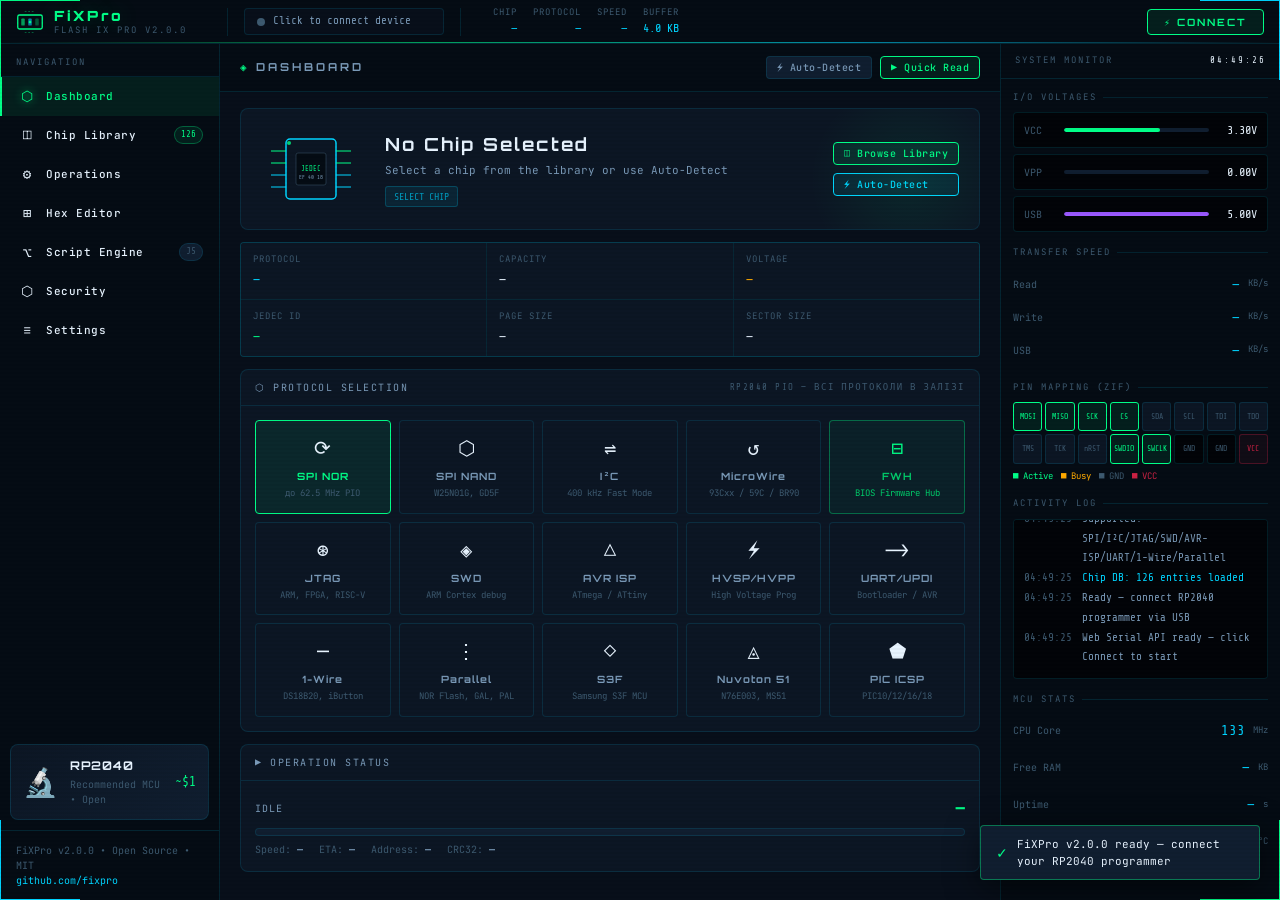
==== docs/index.html @ 1b4fda87 "fix: Use CRC32 instead of simple sum in OPUP protocol" ====
<!DOCTYPE html>
<html lang="uk">
<head>
<meta charset="UTF-8">
<meta name="viewport" content="width=device-width, initial-scale=1.0">
<title>FiXPro — Flash iX Pro</title>
<link rel="preconnect" href="https://fonts.googleapis.com">
<link href="https://fonts.googleapis.com/css2?family=Orbitron:wght@400;600;700;900&family=JetBrains+Mono:wght@300;400;500;700&family=Share+Tech+Mono&display=swap" rel="stylesheet">
<style>
:root {
  --bg-void: #020408;
  --bg-deep: #050c14;
  --bg-panel: #080f1a;
  --bg-card: #0c1624;
  --bg-elevated: #101e30;
  --bg-hover: #162436;

  --green-core: #00ff88;
  --green-dim: #00cc6a;
  --green-ghost: rgba(0,255,136,0.08);
  --green-glow: rgba(0,255,136,0.25);
  --cyan-core: #00d4ff;
  --cyan-dim: #009bbf;
  --cyan-ghost: rgba(0,212,255,0.08);
  --amber: #ffaa00;
  --amber-dim: #cc8800;
  --red: #ff3355;
  --red-dim: #cc2244;
  --purple: #9b59ff;

  --text-primary: #e8f4ff;
  --text-secondary: #7a9ab8;
  --text-muted: #3d5a70;
  --text-accent: #00ff88;

  --border: rgba(0,212,255,0.12);
  --border-active: rgba(0,255,136,0.4);
  --border-hover: rgba(0,212,255,0.3);

  --font-display: 'Orbitron', monospace;
  --font-mono: 'JetBrains Mono', monospace;
  --font-data: 'Share Tech Mono', monospace;

  --r: 4px;
  --r-lg: 8px;
  --transition: 0.18s cubic-bezier(0.4, 0, 0.2, 1);
}

*, *::before, *::after { box-sizing: border-box; margin: 0; padding: 0; }

html, body {
  height: 100%;
  background: var(--bg-void);
  color: var(--text-primary);
  font-family: var(--font-mono);
  font-size: 13px;
  line-height: 1.5;
  overflow: hidden;
}

/* Scanline overlay */
body::before {
  content: '';
  position: fixed;
  inset: 0;
  background: repeating-linear-gradient(0deg, transparent, transparent 2px, rgba(0,0,0,0.03) 2px, rgba(0,0,0,0.03) 4px);
  pointer-events: none;
  z-index: 9999;
}

/* Corner decoration */
.corner-deco {
  position: fixed;
  width: 80px;
  height: 80px;
  pointer-events: none;
  z-index: 100;
}
.corner-deco.tl { top: 0; left: 0; border-top: 1px solid var(--green-core); border-left: 1px solid var(--green-core); }
.corner-deco.tr { top: 0; right: 0; border-top: 1px solid var(--cyan-core); border-right: 1px solid var(--cyan-core); }
.corner-deco.bl { bottom: 0; left: 0; border-bottom: 1px solid var(--cyan-core); border-left: 1px solid var(--cyan-core); }
.corner-deco.br { bottom: 0; right: 0; border-bottom: 1px solid var(--green-core); border-right: 1px solid var(--green-core); }

/* ─── LAYOUT ─── */
.app-shell {
  display: grid;
  grid-template-rows: 44px 1fr;
  grid-template-columns: 220px 1fr 280px;
  height: 100vh;
  gap: 0;
}

/* ─── TOPBAR ─── */
.topbar {
  grid-column: 1 / -1;
  display: flex;
  align-items: center;
  gap: 0;
  background: var(--bg-deep);
  border-bottom: 1px solid var(--border);
  padding: 0 16px;
  position: relative;
  overflow: hidden;
}
.topbar::after {
  content: '';
  position: absolute;
  bottom: 0; left: 0; right: 0;
  height: 1px;
  background: linear-gradient(90deg, transparent, var(--green-core), var(--cyan-core), transparent);
  opacity: 0.6;
}
.logo {
  display: flex;
  align-items: center;
  gap: 10px;
  margin-right: 24px;
  flex-shrink: 0;
}
.logo-icon {
  width: 28px; height: 28px;
  position: relative;
}
.logo-icon svg { width: 100%; height: 100%; }
.logo-text {
  font-family: var(--font-display);
  font-size: 14px;
  font-weight: 900;
  letter-spacing: 3px;
  color: var(--green-core);
  text-shadow: 0 0 20px var(--green-glow);
}
.logo-sub {
  font-size: 9px;
  color: var(--text-muted);
  letter-spacing: 2px;
  text-transform: uppercase;
  margin-top: -2px;
}
.topbar-sep { width: 1px; height: 28px; background: var(--border); margin: 0 16px; }
.device-status {
  display: flex;
  align-items: center;
  gap: 8px;
  padding: 4px 12px;
  border: 1px solid var(--border);
  border-radius: var(--r);
  cursor: pointer;
  transition: var(--transition);
  background: var(--bg-panel);
  min-width: 200px;
}
.device-status:hover { border-color: var(--border-hover); background: var(--bg-elevated); }
.device-status.connected { border-color: rgba(0,255,136,0.3); }
.status-dot {
  width: 8px; height: 8px;
  border-radius: 50%;
  background: var(--text-muted);
  transition: var(--transition);
  flex-shrink: 0;
}
.status-dot.connected { background: var(--green-core); box-shadow: 0 0 8px var(--green-core); animation: pulse-dot 2s ease-in-out infinite; }
.status-dot.busy { background: var(--amber); box-shadow: 0 0 8px var(--amber); animation: pulse-dot 0.5s ease-in-out infinite; }
@keyframes pulse-dot { 0%,100%{opacity:1}50%{opacity:0.4} }
.status-text { font-family: var(--font-data); font-size: 11px; color: var(--text-secondary); flex:1; min-width:0; overflow:hidden; white-space:nowrap; text-overflow:ellipsis; }
.status-text strong { color: var(--text-primary); }
.topbar-spacer { flex: 1; }
.topbar-stats {
  display: flex;
  align-items: center;
  gap: 16px;
  padding: 0 16px;
}
.stat-item { display: flex; flex-direction: column; align-items: flex-end; }
.stat-label { font-size: 9px; color: var(--text-muted); letter-spacing: 1px; text-transform: uppercase; }
.stat-value { font-family: var(--font-data); font-size: 12px; color: var(--cyan-core); }
.btn-connect {
  font-family: var(--font-display);
  font-size: 10px;
  font-weight: 700;
  letter-spacing: 2px;
  padding: 6px 16px;
  border: 1px solid var(--green-core);
  background: var(--green-ghost);
  color: var(--green-core);
  cursor: pointer;
  border-radius: var(--r);
  transition: var(--transition);
  text-transform: uppercase;
}
.btn-connect:hover { background: rgba(0,255,136,0.18); box-shadow: 0 0 16px var(--green-glow); }
.btn-connect.connected { border-color: var(--red); color: var(--red); background: rgba(255,51,85,0.08); }
.btn-connect.connected:hover { background: rgba(255,51,85,0.18); }

/* ─── SIDEBAR ─── */
.sidebar {
  background: var(--bg-deep);
  border-right: 1px solid var(--border);
  display: flex;
  flex-direction: column;
  overflow: hidden;
}
.sidebar-section-label {
  font-size: 9px;
  letter-spacing: 2px;
  color: var(--text-muted);
  text-transform: uppercase;
  padding: 12px 16px 6px;
  border-bottom: 1px solid var(--border);
}
.nav-item {
  display: flex;
  align-items: center;
  gap: 10px;
  padding: 9px 16px;
  cursor: pointer;
  transition: var(--transition);
  border-left: 2px solid transparent;
  position: relative;
  user-select: none;
}
.nav-item:hover { background: var(--bg-elevated); }
.nav-item.active {
  background: var(--green-ghost);
  border-left-color: var(--green-core);
  color: var(--green-core);
}
.nav-item.active .nav-icon { color: var(--green-core); filter: drop-shadow(0 0 4px var(--green-core)); }
.nav-icon { font-size: 14px; width: 18px; text-align: center; flex-shrink: 0; }
.nav-label { font-size: 11px; font-weight: 500; letter-spacing: 0.5px; }
.nav-badge {
  margin-left: auto;
  font-family: var(--font-data);
  font-size: 9px;
  padding: 1px 6px;
  border-radius: 10px;
  background: var(--bg-elevated);
  color: var(--text-muted);
  border: 1px solid var(--border);
}
.nav-badge.green { background: var(--green-ghost); color: var(--green-core); border-color: rgba(0,255,136,0.3); }
.sidebar-spacer { flex: 1; }
.sidebar-footer {
  padding: 12px 16px;
  border-top: 1px solid var(--border);
  font-size: 10px;
  color: var(--text-muted);
}
.sidebar-footer a { color: var(--cyan-core); text-decoration: none; }

/* ─── MAIN CONTENT ─── */
.main-content {
  overflow: hidden;
  display: flex;
  flex-direction: column;
  background: var(--bg-panel);
}
.panel { display: none; flex: 1; flex-direction: column; overflow: hidden; }
.panel.active { display: flex; }
.panel-header {
  padding: 12px 20px;
  border-bottom: 1px solid var(--border);
  display: flex;
  align-items: center;
  gap: 12px;
  background: var(--bg-deep);
  flex-shrink: 0;
}
.panel-title {
  font-family: var(--font-display);
  font-size: 11px;
  font-weight: 700;
  letter-spacing: 3px;
  text-transform: uppercase;
  color: var(--text-secondary);
}
.panel-title span { color: var(--green-core); }
.panel-actions { margin-left: auto; display: flex; gap: 8px; align-items: center; }
.panel-body { flex: 1; overflow-y: auto; padding: 16px 20px; }
.panel-body::-webkit-scrollbar { width: 4px; }
.panel-body::-webkit-scrollbar-track { background: transparent; }
.panel-body::-webkit-scrollbar-thumb { background: var(--border); border-radius: 2px; }

/* ─── RIGHT PANEL ─── */
.right-panel {
  background: var(--bg-deep);
  border-left: 1px solid var(--border);
  display: flex;
  flex-direction: column;
  overflow: hidden;
}
.rp-header {
  padding: 10px 14px;
  border-bottom: 1px solid var(--border);
  font-size: 9px;
  letter-spacing: 2px;
  color: var(--text-muted);
  text-transform: uppercase;
  display: flex;
  align-items: center;
  justify-content: space-between;
}
.rp-body { flex: 1; overflow-y: auto; padding: 12px; }
.rp-body::-webkit-scrollbar { width: 3px; }
.rp-body::-webkit-scrollbar-thumb { background: var(--border); }

/* ─── BUTTONS ─── */
.btn {
  font-family: var(--font-mono);
  font-size: 11px;
  font-weight: 500;
  padding: 6px 14px;
  border: 1px solid var(--border);
  background: var(--bg-elevated);
  color: var(--text-secondary);
  cursor: pointer;
  border-radius: var(--r);
  transition: var(--transition);
  display: inline-flex;
  align-items: center;
  gap: 6px;
  white-space: nowrap;
  letter-spacing: 0.5px;
}
.btn:hover { border-color: var(--border-hover); color: var(--text-primary); background: var(--bg-hover); }
.btn:disabled { opacity: 0.35; cursor: not-allowed; }
.btn-primary { border-color: var(--green-core); color: var(--green-core); background: var(--green-ghost); }
.btn-primary:hover:not(:disabled) { background: rgba(0,255,136,0.18); box-shadow: 0 0 16px var(--green-glow); }
.btn-cyan { border-color: var(--cyan-core); color: var(--cyan-core); background: var(--cyan-ghost); }
.btn-cyan:hover:not(:disabled) { background: rgba(0,212,255,0.18); }
.btn-danger { border-color: var(--red); color: var(--red); background: rgba(255,51,85,0.06); }
.btn-danger:hover:not(:disabled) { background: rgba(255,51,85,0.18); }
.btn-amber { border-color: var(--amber); color: var(--amber); background: rgba(255,170,0,0.06); }
.btn-amber:hover:not(:disabled) { background: rgba(255,170,0,0.18); }
.btn-sm { padding: 4px 10px; font-size: 10px; }
.btn-lg { padding: 10px 24px; font-size: 12px; font-weight: 700; letter-spacing: 2px; }

/* ─── CARDS ─── */
.card {
  background: var(--bg-card);
  border: 1px solid var(--border);
  border-radius: var(--r-lg);
  overflow: hidden;
}
.card-header {
  padding: 10px 14px;
  border-bottom: 1px solid var(--border);
  font-size: 10px;
  letter-spacing: 1.5px;
  color: var(--text-secondary);
  text-transform: uppercase;
  display: flex;
  align-items: center;
  gap: 8px;
}
.card-body { padding: 14px; }

/* ─── DASHBOARD ─── */
.dashboard-grid {
  display: grid;
  grid-template-columns: 1fr 1fr;
  grid-template-rows: auto auto 1fr;
  gap: 12px;
  height: 100%;
}
.chip-hero {
  grid-column: 1 / -1;
  background: var(--bg-card);
  border: 1px solid var(--border);
  border-radius: var(--r-lg);
  padding: 20px;
  display: flex;
  align-items: center;
  gap: 24px;
  position: relative;
  overflow: hidden;
}
.chip-hero::before {
  content: '';
  position: absolute;
  top: -30px; right: -30px;
  width: 200px; height: 200px;
  background: radial-gradient(circle, var(--green-ghost) 0%, transparent 70%);
}
.chip-visual {
  width: 100px; height: 80px;
  flex-shrink: 0;
  position: relative;
}
.chip-visual svg { width: 100%; height: 100%; }
.chip-info { flex: 1; min-width: 0; }
.chip-name {
  font-family: var(--font-display);
  font-size: 18px;
  font-weight: 700;
  color: var(--text-primary);
  letter-spacing: 2px;
  margin-bottom: 4px;
}
.chip-detail { font-size: 11px; color: var(--text-secondary); margin-bottom: 8px; }
.chip-tags { display: flex; gap: 6px; flex-wrap: wrap; }
.tag {
  font-family: var(--font-data);
  font-size: 10px;
  padding: 2px 8px;
  border-radius: 3px;
  border: 1px solid;
}
.tag-green { color: var(--green-dim); border-color: rgba(0,204,106,0.3); background: var(--green-ghost); }
.tag-cyan { color: var(--cyan-dim); border-color: rgba(0,155,191,0.3); background: var(--cyan-ghost); }
.tag-amber { color: var(--amber-dim); border-color: rgba(204,136,0,0.3); background: rgba(255,170,0,0.06); }
.tag-purple { color: var(--purple); border-color: rgba(155,89,255,0.3); background: rgba(155,89,255,0.06); }

.info-grid {
  display: grid;
  grid-template-columns: repeat(3, 1fr);
  gap: 1px;
  background: var(--border);
  border: 1px solid var(--border);
  border-radius: var(--r);
  overflow: hidden;
}
.info-cell {
  background: var(--bg-card);
  padding: 10px 12px;
}
.info-cell-label { font-size: 9px; color: var(--text-muted); letter-spacing: 1px; text-transform: uppercase; margin-bottom: 3px; }
.info-cell-value { font-family: var(--font-data); font-size: 13px; color: var(--text-primary); }
.info-cell-value.green { color: var(--green-core); }
.info-cell-value.cyan { color: var(--cyan-core); }
.info-cell-value.amber { color: var(--amber); }

/* ─── PROTOCOL SELECTOR ─── */
.protocol-grid {
  display: grid;
  grid-template-columns: repeat(4, 1fr);
  gap: 8px;
}
.protocol-card {
  background: var(--bg-card);
  border: 1px solid var(--border);
  border-radius: var(--r);
  padding: 12px 10px;
  cursor: pointer;
  transition: var(--transition);
  text-align: center;
  user-select: none;
}
.protocol-card:hover { border-color: var(--border-hover); background: var(--bg-elevated); }
.protocol-card.active { border-color: var(--green-core); background: var(--green-ghost); }
.protocol-card.active .protocol-name { color: var(--green-core); }
.protocol-icon { font-size: 20px; margin-bottom: 6px; }
.protocol-name { font-family: var(--font-display); font-size: 10px; font-weight: 700; letter-spacing: 1px; color: var(--text-secondary); }
.protocol-desc { font-size: 9px; color: var(--text-muted); margin-top: 3px; }

/* ─── OPERATIONS PANEL ─── */
.ops-layout {
  display: grid;
  grid-template-columns: 1fr 1fr;
  gap: 12px;
  height: 100%;
}
.ops-left, .ops-right { display: flex; flex-direction: column; gap: 12px; }
.op-btn-grid {
  display: grid;
  grid-template-columns: 1fr 1fr;
  gap: 8px;
}
.op-btn {
  display: flex;
  flex-direction: column;
  align-items: center;
  gap: 6px;
  padding: 16px 10px;
  border: 1px solid var(--border);
  background: var(--bg-card);
  border-radius: var(--r-lg);
  cursor: pointer;
  transition: var(--transition);
  font-family: var(--font-mono);
}
.op-btn:hover:not(:disabled) { border-color: var(--border-hover); background: var(--bg-elevated); transform: translateY(-1px); }
.op-btn:disabled { opacity: 0.3; cursor: not-allowed; }
.op-btn-icon { font-size: 24px; }
.op-btn-label { font-size: 11px; font-weight: 700; letter-spacing: 1px; color: var(--text-secondary); }
.op-btn-sub { font-size: 9px; color: var(--text-muted); }
.op-btn.green { border-color: rgba(0,255,136,0.25); }
.op-btn.green:hover:not(:disabled) { border-color: var(--green-core); background: var(--green-ghost); }
.op-btn.green .op-btn-label { color: var(--green-dim); }
.op-btn.cyan { border-color: rgba(0,212,255,0.2); }
.op-btn.cyan:hover:not(:disabled) { border-color: var(--cyan-core); background: var(--cyan-ghost); }
.op-btn.cyan .op-btn-label { color: var(--cyan-dim); }
.op-btn.red { border-color: rgba(255,51,85,0.2); }
.op-btn.red:hover:not(:disabled) { border-color: var(--red); background: rgba(255,51,85,0.08); }
.op-btn.red .op-btn-label { color: var(--red-dim); }
.op-btn.amber { border-color: rgba(255,170,0,0.2); }
.op-btn.amber:hover:not(:disabled) { border-color: var(--amber); background: rgba(255,170,0,0.06); }
.op-btn.amber .op-btn-label { color: var(--amber-dim); }

/* ─── PROGRESS ─── */
.progress-section { }
.progress-header { display: flex; justify-content: space-between; align-items: center; margin-bottom: 6px; }
.progress-title { font-size: 10px; color: var(--text-secondary); letter-spacing: 1px; text-transform: uppercase; }
.progress-pct { font-family: var(--font-data); font-size: 18px; color: var(--green-core); font-weight: 700; }
.progress-bar-wrap {
  height: 8px;
  background: var(--bg-elevated);
  border-radius: 4px;
  overflow: hidden;
  border: 1px solid var(--border);
  position: relative;
}
.progress-bar {
  height: 100%;
  background: linear-gradient(90deg, var(--green-dim), var(--green-core));
  border-radius: 4px;
  transition: width 0.15s ease;
  position: relative;
}
.progress-bar::after {
  content: '';
  position: absolute;
  top: 0; left: 0; right: 0; bottom: 0;
  background: linear-gradient(90deg, transparent 0%, rgba(255,255,255,0.3) 50%, transparent 100%);
  animation: shimmer 1.5s ease-in-out infinite;
}
@keyframes shimmer { 0%{transform:translateX(-100%)} 100%{transform:translateX(100%)} }
.progress-bar.idle { background: var(--text-muted); }
.progress-bar.idle::after { display: none; }
.progress-bar.error { background: var(--red); }
.progress-meta { display: flex; gap: 16px; margin-top: 6px; }
.progress-meta-item { font-size: 10px; color: var(--text-muted); }
.progress-meta-item strong { color: var(--text-secondary); }

/* ─── LOG ─── */
.log-output {
  background: var(--bg-void);
  border: 1px solid var(--border);
  border-radius: var(--r);
  font-family: var(--font-data);
  font-size: 11px;
  padding: 10px;
  overflow-y: auto;
  line-height: 1.8;
  flex: 1;
  min-height: 120px;
}
.log-output::-webkit-scrollbar { width: 3px; }
.log-output::-webkit-scrollbar-thumb { background: var(--border); }
.log-line { display: flex; gap: 10px; }
.log-time { color: var(--text-muted); flex-shrink: 0; }
.log-msg { flex: 1; }
.log-msg.info { color: var(--text-secondary); }
.log-msg.success { color: var(--green-core); }
.log-msg.warn { color: var(--amber); }
.log-msg.error { color: var(--red); }
.log-msg.data { color: var(--cyan-core); }
.log-msg.cmd { color: var(--purple); }

/* ─── HEX EDITOR ─── */
.hex-toolbar {
  display: flex;
  gap: 8px;
  align-items: center;
  padding: 10px 0;
  flex-wrap: wrap;
  flex-shrink: 0;
}
.hex-container {
  flex: 1;
  overflow: auto;
  background: var(--bg-void);
  border: 1px solid var(--border);
  border-radius: var(--r);
  position: relative;
}
.hex-container::-webkit-scrollbar { width: 6px; height: 6px; }
.hex-container::-webkit-scrollbar-track { background: transparent; }
.hex-container::-webkit-scrollbar-thumb { background: var(--border); border-radius: 3px; }
.hex-view {
  display: grid;
  font-family: var(--font-data);
  font-size: 12px;
  line-height: 1.7;
  padding: 10px;
  min-width: max-content;
}
.hex-row { display: flex; gap: 0; }
.hex-addr {
  color: var(--text-muted);
  width: 80px;
  flex-shrink: 0;
  user-select: none;
  padding-right: 12px;
}
.hex-bytes { display: flex; gap: 2px; margin-right: 16px; }
.hex-byte {
  width: 24px;
  text-align: center;
  color: var(--text-secondary);
  cursor: pointer;
  border-radius: 2px;
  transition: background 0.1s;
  padding: 0 2px;
}
.hex-byte:hover { background: var(--bg-elevated); color: var(--text-primary); }
.hex-byte.selected { background: var(--cyan-ghost); color: var(--cyan-core); }
.hex-byte.modified { color: var(--amber); }
.hex-byte.zero { color: var(--text-muted); }
.hex-byte.ff { color: var(--text-muted); opacity: 0.5; }
.hex-sep { width: 8px; flex-shrink: 0; }
.hex-ascii { display: flex; }
.hex-ascii-char {
  width: 10px;
  text-align: center;
  color: var(--text-muted);
  cursor: pointer;
  font-size: 11px;
}
.hex-ascii-char.printable { color: var(--text-secondary); }
.hex-ascii-char.selected { background: var(--cyan-ghost); color: var(--cyan-core); }
.hex-stats {
  display: flex;
  gap: 16px;
  padding: 8px 0;
  font-size: 10px;
  color: var(--text-muted);
  flex-shrink: 0;
  border-top: 1px solid var(--border);
}
.hex-stats span { color: var(--text-secondary); }

/* ─── CHIP LIBRARY ─── */
.chip-search-bar {
  display: flex;
  gap: 8px;
  align-items: center;
  padding-bottom: 12px;
  flex-shrink: 0;
}
.search-input {
  flex: 1;
  background: var(--bg-void);
  border: 1px solid var(--border);
  border-radius: var(--r);
  padding: 7px 12px;
  color: var(--text-primary);
  font-family: var(--font-mono);
  font-size: 12px;
  outline: none;
  transition: var(--transition);
}
.search-input:focus { border-color: var(--border-hover); }
.search-input::placeholder { color: var(--text-muted); }
.chip-filters { display: flex; gap: 6px; flex-wrap: wrap; }
.filter-chip {
  font-family: var(--font-data);
  font-size: 10px;
  padding: 3px 10px;
  border: 1px solid var(--border);
  border-radius: 12px;
  cursor: pointer;
  transition: var(--transition);
  color: var(--text-secondary);
  background: var(--bg-card);
  user-select: none;
}
.filter-chip:hover { border-color: var(--border-hover); }
.filter-chip.active { border-color: var(--cyan-core); color: var(--cyan-core); background: var(--cyan-ghost); }
.chip-table-wrap { flex: 1; overflow-y: auto; }
.chip-table { width: 100%; border-collapse: collapse; }
.chip-table th {
  text-align: left;
  font-size: 9px;
  letter-spacing: 2px;
  text-transform: uppercase;
  color: var(--text-muted);
  padding: 6px 10px;
  border-bottom: 1px solid var(--border);
  position: sticky;
  top: 0;
  background: var(--bg-panel);
}
.chip-table td {
  padding: 7px 10px;
  border-bottom: 1px solid rgba(255,255,255,0.03);
  font-size: 11px;
}
.chip-table tr { cursor: pointer; transition: background 0.1s; }
.chip-table tr:hover td { background: var(--bg-elevated); }
.chip-table tr.selected td { background: var(--green-ghost); }
.chip-table tr.selected td:first-child { border-left: 2px solid var(--green-core); }
.chip-id { font-family: var(--font-data); color: var(--cyan-core); font-size: 11px; }
.chip-proto-badge {
  display: inline-block;
  font-family: var(--font-data);
  font-size: 9px;
  padding: 1px 6px;
  border-radius: 3px;
  background: var(--bg-elevated);
  color: var(--text-muted);
  border: 1px solid var(--border);
}
.chip-proto-badge.SPI { color: var(--green-dim); border-color: rgba(0,204,106,0.3); }
.chip-proto-badge.SPI_NAND { color: #00ffcc; border-color: rgba(0,255,204,0.3); background: rgba(0,255,204,0.06); }
.chip-proto-badge.I2C { color: var(--cyan-dim); border-color: rgba(0,155,191,0.3); }
.chip-proto-badge.MICROWIRE { color: #ff8c00; border-color: rgba(255,140,0,0.3); background: rgba(255,140,0,0.06); }
.chip-proto-badge.FWH { color: var(--green-core); border-color: rgba(0,255,136,0.5); background: rgba(0,255,136,0.08); font-weight: 700; }
.chip-proto-badge.JTAG,.chip-proto-badge.SWD { color: var(--purple); border-color: rgba(155,89,255,0.3); }
.chip-proto-badge.ISP { color: var(--amber-dim); border-color: rgba(204,136,0,0.3); }
.chip-proto-badge.HVSP,.chip-proto-badge.HVPP { color: #ff6600; border-color: rgba(255,102,0,0.3); background: rgba(255,102,0,0.06); }
.chip-proto-badge.UART { color: var(--red-dim); border-color: rgba(204,34,68,0.3); }
.chip-proto-badge.1W { color: #ff8c00; border-color: rgba(255,140,0,0.3); }
.chip-proto-badge.S3F { color: #aa88ff; border-color: rgba(170,136,255,0.3); background: rgba(170,136,255,0.06); }
.chip-proto-badge.NUVOTON { color: #44ccff; border-color: rgba(68,204,255,0.3); background: rgba(68,204,255,0.06); }
.chip-proto-badge.PIC { color: #ffcc44; border-color: rgba(255,204,68,0.3); background: rgba(255,204,68,0.06); }

/* ─── SCRIPT ENGINE ─── */
.script-layout { display: grid; grid-template-rows: auto 1fr auto; gap: 10px; height: 100%; }
.script-editor {
  background: var(--bg-void);
  border: 1px solid var(--border);
  border-radius: var(--r);
  color: var(--green-core);
  font-family: var(--font-data);
  font-size: 12px;
  padding: 12px;
  resize: none;
  outline: none;
  line-height: 1.8;
  flex: 1;
  width: 100%;
}
.script-editor:focus { border-color: var(--border-active); }
.script-controls { display: flex; gap: 8px; align-items: center; }

/* ─── CONFIG FORM ─── */
.config-grid { display: grid; gap: 8px; }
.config-row { display: flex; align-items: center; gap: 10px; }
.config-label { font-size: 10px; color: var(--text-secondary); letter-spacing: 0.5px; min-width: 90px; flex-shrink: 0; }
.config-select, .config-input {
  background: var(--bg-void);
  border: 1px solid var(--border);
  border-radius: var(--r);
  color: var(--text-primary);
  font-family: var(--font-mono);
  font-size: 11px;
  padding: 4px 8px;
  outline: none;
  transition: var(--transition);
  flex: 1;
}
.config-select:focus, .config-input:focus { border-color: var(--border-hover); }
.config-select option { background: var(--bg-deep); }
.toggle-row { display: flex; align-items: center; gap: 10px; cursor: pointer; }
.toggle {
  width: 36px; height: 18px;
  background: var(--bg-elevated);
  border: 1px solid var(--border);
  border-radius: 10px;
  position: relative;
  transition: var(--transition);
  flex-shrink: 0;
}
.toggle.on { background: rgba(0,255,136,0.3); border-color: var(--green-core); }
.toggle::after {
  content: '';
  position: absolute;
  width: 12px; height: 12px;
  border-radius: 50%;
  background: var(--text-muted);
  top: 2px; left: 2px;
  transition: var(--transition);
}
.toggle.on::after { left: 20px; background: var(--green-core); }
.toggle-label { font-size: 11px; color: var(--text-secondary); }

/* ─── RIGHT PANEL WIDGETS ─── */
.rp-section { margin-bottom: 14px; }
.rp-section-title {
  font-size: 9px;
  letter-spacing: 2px;
  text-transform: uppercase;
  color: var(--text-muted);
  margin-bottom: 8px;
  display: flex;
  align-items: center;
  gap: 6px;
}
.rp-section-title::after { content: ''; flex: 1; height: 1px; background: var(--border); }
.pin-grid {
  display: grid;
  grid-template-columns: repeat(8, 1fr);
  gap: 3px;
}
.pin-cell {
  aspect-ratio: 1;
  border-radius: 3px;
  border: 1px solid var(--border);
  display: flex;
  align-items: center;
  justify-content: center;
  font-family: var(--font-data);
  font-size: 8px;
  color: var(--text-muted);
  cursor: pointer;
  transition: var(--transition);
  background: var(--bg-card);
}
.pin-cell:hover { border-color: var(--border-hover); }
.pin-cell.active { background: var(--green-ghost); border-color: var(--green-core); color: var(--green-core); }
.pin-cell.busy { background: rgba(255,170,0,0.1); border-color: var(--amber); color: var(--amber); }
.pin-cell.gnd { background: var(--bg-void); color: var(--text-muted); cursor: default; }
.pin-cell.power { color: var(--red-dim); border-color: rgba(204,34,68,0.3); background: rgba(255,51,85,0.05); }

.voltage-bar {
  background: var(--bg-void);
  border: 1px solid var(--border);
  border-radius: var(--r);
  padding: 8px 10px;
  display: flex;
  align-items: center;
  gap: 10px;
  margin-bottom: 6px;
}
.voltage-label { font-size: 10px; color: var(--text-muted); width: 30px; flex-shrink: 0; }
.voltage-track { flex: 1; height: 4px; background: var(--bg-elevated); border-radius: 2px; overflow: hidden; }
.voltage-fill { height: 100%; border-radius: 2px; transition: width 0.3s; }
.voltage-fill.v33 { background: var(--green-core); }
.voltage-fill.v50 { background: var(--cyan-core); }
.voltage-fill.v18 { background: var(--purple); }
.voltage-value { font-family: var(--font-data); font-size: 12px; color: var(--text-primary); width: 38px; text-align: right; flex-shrink: 0; }

.speed-meter {
  display: flex;
  align-items: center;
  gap: 8px;
  padding: 6px 0;
}
.speed-label { font-size: 10px; color: var(--text-muted); flex: 1; }
.speed-value { font-family: var(--font-data); font-size: 14px; color: var(--cyan-core); }
.speed-unit { font-size: 9px; color: var(--text-muted); }

/* ─── MCU INFO BADGE ─── */
.mcu-badge {
  background: linear-gradient(135deg, var(--bg-card), var(--bg-elevated));
  border: 1px solid var(--border);
  border-radius: var(--r-lg);
  padding: 12px;
  display: flex;
  align-items: center;
  gap: 12px;
}
.mcu-badge-icon { font-size: 28px; }
.mcu-badge-info { flex: 1; }
.mcu-badge-name { font-family: var(--font-display); font-size: 12px; font-weight: 700; color: var(--text-primary); letter-spacing: 1px; }
.mcu-badge-sub { font-size: 10px; color: var(--text-muted); margin-top: 2px; }
.mcu-badge-price { font-family: var(--font-data); font-size: 13px; color: var(--green-core); }

/* ─── NOTIFICATIONS ─── */
.toast-container {
  position: fixed;
  bottom: 20px;
  right: 20px;
  z-index: 1000;
  display: flex;
  flex-direction: column;
  gap: 8px;
  pointer-events: none;
}
.toast {
  background: var(--bg-elevated);
  border: 1px solid var(--border);
  border-radius: var(--r);
  padding: 10px 16px;
  font-size: 12px;
  display: flex;
  align-items: center;
  gap: 10px;
  animation: slideInRight 0.3s ease;
  pointer-events: auto;
  max-width: 280px;
  box-shadow: 0 8px 32px rgba(0,0,0,0.5);
}
.toast.success { border-color: rgba(0,255,136,0.4); }
.toast.success .toast-icon { color: var(--green-core); }
.toast.error { border-color: rgba(255,51,85,0.4); }
.toast.error .toast-icon { color: var(--red); }
.toast.warn { border-color: rgba(255,170,0,0.4); }
.toast.warn .toast-icon { color: var(--amber); }
.toast-icon { font-size: 16px; flex-shrink: 0; }
.toast-text { flex: 1; font-size: 11px; color: var(--text-primary); }
@keyframes slideInRight { from { transform: translateX(100%); opacity: 0; } to { transform: translateX(0); opacity: 1; } }

/* ─── MODALS ─── */
.modal-overlay {
  position: fixed;
  inset: 0;
  background: rgba(0,0,0,0.7);
  backdrop-filter: blur(4px);
  z-index: 500;
  display: flex;
  align-items: center;
  justify-content: center;
  opacity: 0;
  pointer-events: none;
  transition: opacity 0.2s;
}
.modal-overlay.open { opacity: 1; pointer-events: auto; }
.modal {
  background: var(--bg-deep);
  border: 1px solid var(--border);
  border-radius: var(--r-lg);
  width: 480px;
  max-width: 90vw;
  max-height: 80vh;
  display: flex;
  flex-direction: column;
  overflow: hidden;
  box-shadow: 0 32px 96px rgba(0,0,0,0.7);
  transform: scale(0.95);
  transition: transform 0.2s;
}
.modal-overlay.open .modal { transform: scale(1); }
.modal-header {
  padding: 14px 18px;
  border-bottom: 1px solid var(--border);
  display: flex;
  align-items: center;
  justify-content: space-between;
  flex-shrink: 0;
}
.modal-title { font-family: var(--font-display); font-size: 12px; font-weight: 700; letter-spacing: 2px; color: var(--text-primary); }
.modal-close { width: 24px; height: 24px; display: flex; align-items: center; justify-content: center; cursor: pointer; color: var(--text-muted); border-radius: var(--r); transition: var(--transition); font-size: 16px; border: none; background: none; }
.modal-close:hover { background: var(--bg-elevated); color: var(--text-primary); }
.modal-body { padding: 18px; overflow-y: auto; flex: 1; }
.modal-footer { padding: 12px 18px; border-top: 1px solid var(--border); display: flex; gap: 8px; justify-content: flex-end; flex-shrink: 0; }

/* ─── SECURITY SECTION ─── */
.security-item {
  display: flex;
  align-items: center;
  gap: 10px;
  padding: 8px 0;
  border-bottom: 1px solid var(--border);
}
.security-item:last-child { border-bottom: none; }
.security-icon { font-size: 16px; flex-shrink: 0; }
.security-info { flex: 1; }
.security-name { font-size: 11px; color: var(--text-primary); }
.security-detail { font-size: 10px; color: var(--text-muted); }
.security-badge { font-family: var(--font-data); font-size: 10px; padding: 2px 8px; border-radius: 3px; }
.security-badge.ok { background: var(--green-ghost); color: var(--green-core); border: 1px solid rgba(0,255,136,0.3); }
.security-badge.warn { background: rgba(255,170,0,0.06); color: var(--amber); border: 1px solid rgba(255,170,0,0.3); }
.security-badge.off { background: var(--bg-elevated); color: var(--text-muted); border: 1px solid var(--border); }

/* ─── ANIMATE ─── */
@keyframes fadeIn { from{opacity:0;transform:translateY(4px)} to{opacity:1;transform:translateY(0)} }
.fade-in { animation: fadeIn 0.3s ease; }

/* ─── SCROLLBAR global ─── */
* { scrollbar-width: thin; scrollbar-color: var(--border) transparent; }

/* ─── SELECT highlight fix ─── */
::selection { background: rgba(0,212,255,0.25); }
</style>
</head>
<body>

<!-- Corner decorations -->
<div class="corner-deco tl"></div>
<div class="corner-deco tr"></div>
<div class="corner-deco bl"></div>
<div class="corner-deco br"></div>

<!-- Toast container -->
<div class="toast-container" id="toastContainer"></div>

<!-- Modal overlay -->
<div class="modal-overlay" id="modalOverlay">
  <div class="modal" id="modal">
    <div class="modal-header">
      <span class="modal-title" id="modalTitle">MODAL</span>
      <button class="modal-close" onclick="closeModal()">✕</button>
    </div>
    <div class="modal-body" id="modalBody"></div>
    <div class="modal-footer" id="modalFooter"></div>
  </div>
</div>

<div class="app-shell">

  <!-- ─── TOPBAR ─── -->
  <header class="topbar">
    <div class="logo">
      <div class="logo-icon">
        <svg viewBox="0 0 32 32" fill="none" xmlns="http://www.w3.org/2000/svg">
          <rect x="2" y="8" width="28" height="16" rx="2" stroke="#00ff88" stroke-width="1.5"/>
          <rect x="6" y="12" width="4" height="8" rx="1" fill="#00ff88" opacity="0.6"/>
          <rect x="14" y="12" width="4" height="8" rx="1" fill="#00d4ff" opacity="0.6"/>
          <rect x="22" y="12" width="4" height="8" rx="1" fill="#00ff88" opacity="0.3"/>
          <path d="M10 4h12M10 28h12" stroke="#00ff88" stroke-width="1" stroke-dasharray="2 2" opacity="0.4"/>
          <circle cx="16" cy="16" r="1.5" fill="#00ff88"/>
        </svg>
      </div>
      <div>
        <div class="logo-text">FiXPro</div>
        <div class="logo-sub">Flash iX Pro v2.0.0</div>
      </div>
    </div>

    <div class="topbar-sep"></div>

    <div class="device-status" id="deviceStatus" onclick="toggleConnect()">
      <div class="status-dot" id="statusDot"></div>
      <div class="status-text" id="statusText">Click to connect device</div>
    </div>

    <div class="topbar-sep"></div>

    <div class="topbar-stats">
      <div class="stat-item">
        <span class="stat-label">Chip</span>
        <span class="stat-value" id="topChip">—</span>
      </div>
      <div class="stat-item">
        <span class="stat-label">Protocol</span>
        <span class="stat-value" id="topProto">—</span>
      </div>
      <div class="stat-item">
        <span class="stat-label">Speed</span>
        <span class="stat-value" id="topSpeed">—</span>
      </div>
      <div class="stat-item">
        <span class="stat-label">Buffer</span>
        <span class="stat-value" id="topBuffer">0 B</span>
      </div>
    </div>

    <div class="topbar-spacer"></div>
    <button class="btn-connect" id="connectBtn" onclick="toggleConnect()">⚡ Connect</button>
  </header>

  <!-- ─── SIDEBAR ─── -->
  <nav class="sidebar">
    <div class="sidebar-section-label">Navigation</div>
    <div class="nav-item active" onclick="switchPanel('dashboard')">
      <span class="nav-icon">⬡</span>
      <span class="nav-label">Dashboard</span>
    </div>
    <div class="nav-item" onclick="switchPanel('library')">
      <span class="nav-icon">◫</span>
      <span class="nav-label">Chip Library</span>
      <span class="nav-badge green" id="chipCountBadge">0</span>
    </div>
    <div class="nav-item" onclick="switchPanel('operations')">
      <span class="nav-icon">⚙</span>
      <span class="nav-label">Operations</span>
    </div>
    <div class="nav-item" onclick="switchPanel('hexeditor')">
      <span class="nav-icon">⊞</span>
      <span class="nav-label">Hex Editor</span>
    </div>
    <div class="nav-item" onclick="switchPanel('script')">
      <span class="nav-icon">⌥</span>
      <span class="nav-label">Script Engine</span>
      <span class="nav-badge">JS</span>
    </div>
    <div class="nav-item" onclick="switchPanel('security')">
      <span class="nav-icon">⬡</span>
      <span class="nav-label">Security</span>
    </div>
    <div class="nav-item" onclick="switchPanel('settings')">
      <span class="nav-icon">≡</span>
      <span class="nav-label">Settings</span>
    </div>

    <div class="sidebar-spacer"></div>

    <div class="mcu-badge" style="margin:10px;">
      <div class="mcu-badge-icon">🔬</div>
      <div class="mcu-badge-info">
        <div class="mcu-badge-name">RP2040</div>
        <div class="mcu-badge-sub">Recommended MCU • Open</div>
      </div>
      <div class="mcu-badge-price">~$1</div>
    </div>

    <div class="sidebar-footer">
      FiXPro v2.0.0 • Open Source • MIT<br>
      <a href="#">github.com/fixpro</a>
    </div>
  </nav>

  <!-- ─── MAIN CONTENT ─── -->
  <main class="main-content">

    <!-- DASHBOARD -->
    <div class="panel active" id="panel-dashboard">
      <div class="panel-header">
        <span class="panel-title"><span>◈</span> DASHBOARD</span>
        <div class="panel-actions">
          <button class="btn btn-sm" onclick="autoDetect()">⚡ Auto-Detect</button>
          <button class="btn btn-sm btn-primary" onclick="quickRead()">▶ Quick Read</button>
        </div>
      </div>
      <div class="panel-body" style="display:flex;flex-direction:column;gap:12px;">

        <!-- Chip Hero -->
        <div class="chip-hero fade-in">
          <div class="chip-visual">
            <svg viewBox="0 0 100 80" xmlns="http://www.w3.org/2000/svg">
              <rect x="25" y="10" width="50" height="60" rx="4" fill="#0c1624" stroke="#00d4ff" stroke-width="1.5"/>
              <!-- Left pins -->
              <line x1="10" y1="22" x2="25" y2="22" stroke="#00ff88" stroke-width="1"/>
              <line x1="10" y1="34" x2="25" y2="34" stroke="#00ff88" stroke-width="1"/>
              <line x1="10" y1="46" x2="25" y2="46" stroke="#00d4ff" stroke-width="1"/>
              <line x1="10" y1="58" x2="25" y2="58" stroke="#00d4ff" stroke-width="1"/>
              <!-- Right pins -->
              <line x1="75" y1="22" x2="90" y2="22" stroke="#00ff88" stroke-width="1"/>
              <line x1="75" y1="34" x2="90" y2="34" stroke="#00ff88" stroke-width="1"/>
              <line x1="75" y1="46" x2="90" y2="46" stroke="#00d4ff" stroke-width="1"/>
              <line x1="75" y1="58" x2="90" y2="58" stroke="#00d4ff" stroke-width="1"/>
              <!-- Chip core decoration -->
              <rect x="35" y="24" width="30" height="32" rx="2" fill="#050c14" stroke="#3d5a70" stroke-width="0.5"/>
              <text x="50" y="42" text-anchor="middle" fill="#00ff88" font-size="7" font-family="Share Tech Mono">JEDEC</text>
              <text x="50" y="50" text-anchor="middle" fill="#7a9ab8" font-size="5.5" font-family="Share Tech Mono">EF 40 18</text>
              <!-- Pin 1 indicator -->
              <circle cx="28" cy="14" r="2" fill="#00ff88" opacity="0.8"/>
            </svg>
          </div>
          <div class="chip-info">
            <div class="chip-name" id="dashChipName">No Chip Selected</div>
            <div class="chip-detail" id="dashChipDetail">Select a chip from the library or use Auto-Detect</div>
            <div class="chip-tags" id="dashChipTags">
              <span class="tag tag-cyan">SELECT CHIP</span>
            </div>
          </div>
          <div style="display:flex;flex-direction:column;gap:8px;flex-shrink:0;">
            <button class="btn btn-primary btn-sm" onclick="switchPanel('library')">◫ Browse Library</button>
            <button class="btn btn-cyan btn-sm" onclick="autoDetect()">⚡ Auto-Detect</button>
          </div>
        </div>

        <!-- Info grid -->
        <div class="info-grid fade-in">
          <div class="info-cell">
            <div class="info-cell-label">Protocol</div>
            <div class="info-cell-value cyan" id="infoProtocol">—</div>
          </div>
          <div class="info-cell">
            <div class="info-cell-label">Capacity</div>
            <div class="info-cell-value" id="infoCapacity">—</div>
          </div>
          <div class="info-cell">
            <div class="info-cell-label">Voltage</div>
            <div class="info-cell-value amber" id="infoVoltage">—</div>
          </div>
          <div class="info-cell">
            <div class="info-cell-label">JEDEC ID</div>
            <div class="info-cell-value green" id="infoJedec">—</div>
          </div>
          <div class="info-cell">
            <div class="info-cell-label">Page Size</div>
            <div class="info-cell-value" id="infoPage">—</div>
          </div>
          <div class="info-cell">
            <div class="info-cell-label">Sector Size</div>
            <div class="info-cell-value" id="infoSector">—</div>
          </div>
        </div>

        <!-- Protocol selector -->
        <div class="card fade-in">
          <div class="card-header">⬡ Protocol Selection <span style="margin-left:auto;font-size:9px;color:var(--text-muted);font-family:var(--font-data);">RP2040 PIO — всі протоколи в залізі</span></div>
          <div class="card-body">
            <div class="protocol-grid" style="grid-template-columns:repeat(5,1fr);">
              <div class="protocol-card active" onclick="selectProtocol('SPI',this)">
                <div class="protocol-icon">⟳</div>
                <div class="protocol-name">SPI NOR</div>
                <div class="protocol-desc">до 62.5 MHz PIO</div>
              </div>
              <div class="protocol-card" onclick="selectProtocol('SPI_NAND',this)">
                <div class="protocol-icon">⬡</div>
                <div class="protocol-name">SPI NAND</div>
                <div class="protocol-desc">W25N01G, GD5F</div>
              </div>
              <div class="protocol-card" onclick="selectProtocol('I2C',this)">
                <div class="protocol-icon">⇌</div>
                <div class="protocol-name">I²C</div>
                <div class="protocol-desc">400 kHz Fast Mode</div>
              </div>
              <div class="protocol-card" onclick="selectProtocol('MICROWIRE',this)">
                <div class="protocol-icon">↺</div>
                <div class="protocol-name">MicroWire</div>
                <div class="protocol-desc">93Cxx / 59C / BR90</div>
              </div>
              <div class="protocol-card proto-fwh" onclick="selectProtocol('FWH',this)" style="border-color:rgba(0,255,136,0.35);background:rgba(0,255,136,0.05);">
                <div class="protocol-icon" style="color:var(--green-core);">⊟</div>
                <div class="protocol-name" style="color:var(--green-dim);">FWH</div>
                <div class="protocol-desc" style="color:var(--green-dim);">BIOS Firmware Hub</div>
              </div>
              <div class="protocol-card" onclick="selectProtocol('JTAG',this)">
                <div class="protocol-icon">⊛</div>
                <div class="protocol-name">JTAG</div>
                <div class="protocol-desc">ARM, FPGA, RISC-V</div>
              </div>
              <div class="protocol-card" onclick="selectProtocol('SWD',this)">
                <div class="protocol-icon">◈</div>
                <div class="protocol-name">SWD</div>
                <div class="protocol-desc">ARM Cortex debug</div>
              </div>
              <div class="protocol-card" onclick="selectProtocol('AVR_ISP',this)">
                <div class="protocol-icon">△</div>
                <div class="protocol-name">AVR ISP</div>
                <div class="protocol-desc">ATmega / ATtiny</div>
              </div>
              <div class="protocol-card" onclick="selectProtocol('AVR_HVSP',this)">
                <div class="protocol-icon">⚡</div>
                <div class="protocol-name">HVSP/HVPP</div>
                <div class="protocol-desc">High Voltage Prog</div>
              </div>
              <div class="protocol-card" onclick="selectProtocol('UART',this)">
                <div class="protocol-icon">⟶</div>
                <div class="protocol-name">UART/UPDI</div>
                <div class="protocol-desc">Bootloader / AVR</div>
              </div>
              <div class="protocol-card" onclick="selectProtocol('1WIRE',this)">
                <div class="protocol-icon">—</div>
                <div class="protocol-name">1-Wire</div>
                <div class="protocol-desc">DS18B20, iButton</div>
              </div>
              <div class="protocol-card" onclick="selectProtocol('PARALLEL',this)">
                <div class="protocol-icon">⋮</div>
                <div class="protocol-name">Parallel</div>
                <div class="protocol-desc">NOR Flash, GAL, PAL</div>
              </div>
              <div class="protocol-card" onclick="selectProtocol('S3F',this)">
                <div class="protocol-icon">◇</div>
                <div class="protocol-name">S3F</div>
                <div class="protocol-desc">Samsung S3F MCU</div>
              </div>
              <div class="protocol-card" onclick="selectProtocol('NUVOTON',this)">
                <div class="protocol-icon">◬</div>
                <div class="protocol-name">Nuvoton 51</div>
                <div class="protocol-desc">N76E003, MS51</div>
              </div>
              <div class="protocol-card" onclick="selectProtocol('PIC',this)">
                <div class="protocol-icon">⬟</div>
                <div class="protocol-name">PIC ICSP</div>
                <div class="protocol-desc">PIC10/12/16/18</div>
              </div>
            </div>
          </div>
        </div>

        <!-- Progress -->
        <div class="card fade-in">
          <div class="card-header">▶ Operation Status</div>
          <div class="card-body">
            <div class="progress-section">
              <div class="progress-header">
                <span class="progress-title" id="opStatusLabel">Idle</span>
                <span class="progress-pct" id="opStatusPct">—</span>
              </div>
              <div class="progress-bar-wrap">
                <div class="progress-bar idle" id="progressBar" style="width:0%"></div>
              </div>
              <div class="progress-meta">
                <div class="progress-meta-item">Speed: <strong id="opSpeed">—</strong></div>
                <div class="progress-meta-item">ETA: <strong id="opEta">—</strong></div>
                <div class="progress-meta-item">Address: <strong id="opAddr">—</strong></div>
                <div class="progress-meta-item">CRC32: <strong id="opCrc">—</strong></div>
              </div>
            </div>
          </div>
        </div>

      </div>
    </div>

    <!-- CHIP LIBRARY -->
    <div class="panel" id="panel-library">
      <div class="panel-header">
        <span class="panel-title"><span>◫</span> CHIP LIBRARY</span>
        <div class="panel-actions">
          <span style="font-size:10px;color:var(--text-muted);" id="chipCountLabel">0 chips</span>
          <button class="btn btn-sm btn-primary" id="selectChipBtn" disabled onclick="confirmChipSelection()">✓ Select</button>
        </div>
      </div>
      <div class="panel-body" style="display:flex;flex-direction:column;height:100%;overflow:hidden;">
        <div class="chip-search-bar">
          <input type="text" class="search-input" id="chipSearch" placeholder="Search by name, ID, capacity..." oninput="filterChips()">
          <div class="chip-filters" id="chipFilters">
            <span class="filter-chip active" data-filter="all" onclick="setFilter('all',this)">All</span>
            <span class="filter-chip" data-filter="SPI" onclick="setFilter('SPI',this)">SPI NOR</span>
            <span class="filter-chip" data-filter="SPI_NAND" onclick="setFilter('SPI_NAND',this)">NAND</span>
            <span class="filter-chip" data-filter="FWH" onclick="setFilter('FWH',this)" style="color:var(--green-core);border-color:rgba(0,255,136,0.4);">FWH</span>
            <span class="filter-chip" data-filter="I2C" onclick="setFilter('I2C',this)">I²C</span>
            <span class="filter-chip" data-filter="MICROWIRE" onclick="setFilter('MICROWIRE',this)">MicroWire</span>
            <span class="filter-chip" data-filter="ISP" onclick="setFilter('ISP',this)">AVR ISP</span>
            <span class="filter-chip" data-filter="HVSP" onclick="setFilter('HVSP',this)">HVSP/PP</span>
            <span class="filter-chip" data-filter="SWD" onclick="setFilter('SWD',this)">SWD/ARM</span>
            <span class="filter-chip" data-filter="JTAG" onclick="setFilter('JTAG',this)">JTAG</span>
            <span class="filter-chip" data-filter="UART" onclick="setFilter('UART',this)">UART/UPDI</span>
            <span class="filter-chip" data-filter="S3F" onclick="setFilter('S3F',this)">S3F</span>
            <span class="filter-chip" data-filter="NUVOTON" onclick="setFilter('NUVOTON',this)">Nuvoton</span>
            <span class="filter-chip" data-filter="PIC" onclick="setFilter('PIC',this)">PIC</span>
            <span class="filter-chip" data-filter="1W" onclick="setFilter('1W',this)">1-Wire</span>
          </div>
        </div>
        <div class="chip-table-wrap">
          <table class="chip-table" id="chipTable">
            <thead>
              <tr>
                <th>Manufacturer / Name</th>
                <th>Protocol</th>
                <th>Capacity</th>
                <th>Voltage</th>
                <th>JEDEC / ID</th>
                <th>Page</th>
                <th style="color:var(--green-dim)">Read ⚡</th>
                <th style="color:var(--amber)">Write ⚡</th>
              </tr>
            </thead>
            <tbody id="chipTableBody"></tbody>
          </table>
        </div>
      </div>
    </div>

    <!-- OPERATIONS -->
    <div class="panel" id="panel-operations">
      <div class="panel-header">
        <span class="panel-title"><span>⚙</span> OPERATIONS</span>
        <div class="panel-actions">
          <button class="btn btn-sm" onclick="cancelOperation()">✕ Cancel</button>
        </div>
      </div>
      <div class="panel-body">
        <div class="ops-layout">
          <div class="ops-left">
            <!-- Main ops -->
            <div class="card">
              <div class="card-header">▶ Main Operations</div>
              <div class="card-body" style="padding:10px;">
                <div class="op-btn-grid">
                  <button class="op-btn green" onclick="startOp('read')" id="btnRead">
                    <span class="op-btn-icon">📤</span>
                    <span class="op-btn-label">READ</span>
                    <span class="op-btn-sub">Chip → Buffer</span>
                  </button>
                  <button class="op-btn cyan" onclick="startOp('write')" id="btnWrite">
                    <span class="op-btn-icon">📥</span>
                    <span class="op-btn-label">WRITE</span>
                    <span class="op-btn-sub">Buffer → Chip</span>
                  </button>
                  <button class="op-btn amber" onclick="startOp('verify')" id="btnVerify">
                    <span class="op-btn-icon">✓</span>
                    <span class="op-btn-label">VERIFY</span>
                    <span class="op-btn-sub">CRC32 check</span>
                  </button>
                  <button class="op-btn red" onclick="startOp('erase')" id="btnErase">
                    <span class="op-btn-icon">🗑</span>
                    <span class="op-btn-label">ERASE</span>
                    <span class="op-btn-sub">Chip erase</span>
                  </button>
                </div>
              </div>
            </div>

            <!-- Extended ops -->
            <div class="card">
              <div class="card-header">⊛ Extended</div>
              <div class="card-body" style="padding:10px;">
                <div class="op-btn-grid">
                  <button class="op-btn" onclick="startOp('blank_check')">
                    <span class="op-btn-icon">◻</span>
                    <span class="op-btn-label">BLANK</span>
                    <span class="op-btn-sub">Check if erased</span>
                  </button>
                  <button class="op-btn" onclick="startOp('detect')">
                    <span class="op-btn-icon">⚡</span>
                    <span class="op-btn-label">DETECT</span>
                    <span class="op-btn-sub">Auto-identify</span>
                  </button>
                  <button class="op-btn" onclick="startOp('sector_erase')">
                    <span class="op-btn-icon">⊡</span>
                    <span class="op-btn-label">SECTOR</span>
                    <span class="op-btn-sub">Sector erase</span>
                  </button>
                  <button class="op-btn" onclick="startOp('read_fuse')">
                    <span class="op-btn-icon">🔒</span>
                    <span class="op-btn-label">FUSES</span>
                    <span class="op-btn-sub">Read/Write</span>
                  </button>
                </div>
              </div>
            </div>

            <!-- File ops -->
            <div class="card">
              <div class="card-header">📁 File</div>
              <div class="card-body">
                <div style="display:flex;gap:8px;flex-wrap:wrap;margin-bottom:10px;">
                  <button class="btn btn-primary" onclick="loadFile()">⬆ Load File</button>
                  <button class="btn btn-cyan" onclick="saveFile()">⬇ Save Buffer</button>
                  <button class="btn" onclick="clearBuffer()">✕ Clear</button>
                </div>
                <div style="display:flex;gap:8px;flex-wrap:wrap;">
                  <button class="btn btn-sm" onclick="loadFormat('hex')">Intel HEX</button>
                  <button class="btn btn-sm" onclick="loadFormat('srec')">S-Record</button>
                  <button class="btn btn-sm" onclick="loadFormat('bin')">Binary</button>
                  <button class="btn btn-sm" onclick="loadFormat('elf')">ELF</button>
                </div>
              </div>
            </div>
          </div>

          <div class="ops-right">
            <!-- Progress -->
            <div class="card">
              <div class="card-header">⬡ Progress</div>
              <div class="card-body">
                <div class="progress-section">
                  <div class="progress-header">
                    <span class="progress-title" id="opsLabel">Idle</span>
                    <span class="progress-pct" id="opsPct">—</span>
                  </div>
                  <div class="progress-bar-wrap">
                    <div class="progress-bar idle" id="opsProgressBar" style="width:0%"></div>
                  </div>
                  <div class="progress-meta" style="flex-direction:column;gap:4px;">
                    <div class="progress-meta-item">Speed: <strong id="opsSpeed">—</strong></div>
                    <div class="progress-meta-item">ETA: <strong id="opsEta">—</strong></div>
                    <div class="progress-meta-item">Processed: <strong id="opsProcessed">—</strong></div>
                    <div class="progress-meta-item">CRC32: <strong id="opsCrc">—</strong></div>
                  </div>
                </div>
              </div>
            </div>

            <!-- Protocol config -->
            <div class="card">
              <div class="card-header">⚙ Protocol Config</div>
              <div class="card-body">
                <div class="config-grid">
                  <div class="config-row">
                    <span class="config-label">SPI Speed</span>
                    <select class="config-select" id="cfgSpiSpeed">
                      <option>400 kHz</option>
                      <option>1 MHz</option>
                      <option selected>10 MHz</option>
                      <option>20 MHz</option>
                      <option>40 MHz</option>
                    </select>
                  </div>
                  <div class="config-row">
                    <span class="config-label">SPI Mode</span>
                    <select class="config-select">
                      <option selected>Mode 0 (CPOL=0,CPHA=0)</option>
                      <option>Mode 1 (CPOL=0,CPHA=1)</option>
                      <option>Mode 2 (CPOL=1,CPHA=0)</option>
                      <option>Mode 3 (CPOL=1,CPHA=1)</option>
                    </select>
                  </div>
                  <div class="config-row">
                    <span class="config-label">I²C Speed</span>
                    <select class="config-select">
                      <option>100 kHz Standard</option>
                      <option selected>400 kHz Fast</option>
                      <option>1 MHz Fast+</option>
                    </select>
                  </div>
                  <div class="config-row">
                    <span class="config-label">JTAG Speed</span>
                    <select class="config-select">
                      <option>100 kHz</option>
                      <option selected>1 MHz</option>
                      <option>4 MHz</option>
                      <option>10 MHz</option>
                    </select>
                  </div>
                  <div class="config-row">
                    <span class="config-label">VCC Target</span>
                    <select class="config-select" id="cfgVcc">
                      <option>1.8V</option>
                      <option>2.5V</option>
                      <option selected>3.3V</option>
                      <option>5.0V</option>
                    </select>
                  </div>
                  <div class="config-row">
                    <span class="config-label">VPP</span>
                    <select class="config-select">
                      <option>Disabled</option>
                      <option>12V (Erase)</option>
                      <option>21V (OTP)</option>
                    </select>
                  </div>
                </div>
              </div>
            </div>

            <!-- Options -->
            <div class="card">
              <div class="card-header">◈ Write Options</div>
              <div class="card-body">
                <div class="config-grid">
                  <div class="toggle-row" onclick="toggleOpt(this)">
                    <div class="toggle on"></div>
                    <span class="toggle-label">Verify after write (CRC32)</span>
                  </div>
                  <div class="toggle-row" onclick="toggleOpt(this)">
                    <div class="toggle on"></div>
                    <span class="toggle-label">Erase before write</span>
                  </div>
                  <div class="toggle-row" onclick="toggleOpt(this)">
                    <div class="toggle"></div>
                    <span class="toggle-label">Skip blank pages</span>
                  </div>
                  <div class="toggle-row" onclick="toggleOpt(this)">
                    <div class="toggle on"></div>
                    <span class="toggle-label">Check write protection</span>
                  </div>
                  <div class="toggle-row" onclick="toggleOpt(this)">
                    <div class="toggle"></div>
                    <span class="toggle-label">Enable SRP (status reg protect)</span>
                  </div>
                </div>
              </div>
            </div>
          </div>
        </div>
      </div>
    </div>

    <!-- HEX EDITOR -->
    <div class="panel" id="panel-hexeditor">
      <div class="panel-header">
        <span class="panel-title"><span>⊞</span> HEX EDITOR</span>
        <div class="panel-actions">
          <input type="text" id="hexGotoAddr" class="config-input" placeholder="Goto addr..." style="width:100px;" onkeydown="if(event.key==='Enter')hexGoto()">
          <button class="btn btn-sm" onclick="hexGoto()">↵ Go</button>
          <input type="text" id="hexSearchVal" class="config-input" placeholder="Search hex..." style="width:100px;">
          <button class="btn btn-sm" onclick="hexSearch()">⌕ Find</button>
          <button class="btn btn-sm btn-primary" onclick="loadFileToHex()">⬆ Load</button>
          <button class="btn btn-sm btn-cyan" onclick="saveHexFile()">⬇ Export</button>
        </div>
      </div>
      <div style="display:flex;flex-direction:column;flex:1;overflow:hidden;padding:0 12px 12px;">
        <div class="hex-toolbar">
          <button class="btn btn-sm" onclick="fillBuffer(0x00)">Fill 00</button>
          <button class="btn btn-sm" onclick="fillBuffer(0xFF)">Fill FF</button>
          <button class="btn btn-sm" onclick="invertBuffer()">Invert</button>
          <button class="btn btn-sm" onclick="xorBuffer()">XOR</button>
          <div style="flex:1;"></div>
          <span style="font-size:10px;color:var(--text-muted);">Cols:</span>
          <select class="config-select" style="width:70px;" id="hexCols" onchange="renderHex()">
            <option value="8">8</option>
            <option value="16" selected>16</option>
            <option value="32">32</option>
          </select>
        </div>
        <div class="hex-container" id="hexContainer">
          <div class="hex-view" id="hexView"></div>
        </div>
        <div class="hex-stats" id="hexStats">
          <div>Size: <span id="hexSize">0 B</span></div>
          <div>Selected: <span id="hexSelected">—</span></div>
          <div>Offset: <span id="hexOffset">0x0000</span></div>
          <div>Value: <span id="hexValue">—</span></div>
          <div>CRC32: <span id="hexCrc">—</span></div>
          <div>Non-FF: <span id="hexNonFF">0</span></div>
        </div>
      </div>
    </div>

    <!-- SCRIPT ENGINE -->
    <div class="panel" id="panel-script">
      <div class="panel-header">
        <span class="panel-title"><span>⌥</span> SCRIPT ENGINE</span>
        <div class="panel-actions">
          <select class="config-select" id="scriptTemplate" onchange="loadScriptTemplate()" style="width:160px;">
            <option value="">— Load Template —</option>
            <option value="spi_read_id">SPI Read JEDEC ID</option>
            <option value="spi_read_status">SPI Read Status Reg</option>
            <option value="spi_erase_chip">SPI Chip Erase</option>
            <option value="i2c_scan">I²C Bus Scan</option>
            <option value="jtag_idcode">JTAG Read IDCODE</option>
            <option value="swd_read_dp">SWD Read DP</option>
            <option value="avr_sig">AVR Read Signature</option>
            <option value="onewire_search">1-Wire Search ROM</option>
            <option value="custom_spi">Custom SPI Transfer</option>
          </select>
          <button class="btn btn-sm btn-primary" onclick="runScript()">▶ Run</button>
          <button class="btn btn-sm btn-danger" onclick="stopScript()">■ Stop</button>
          <button class="btn btn-sm" onclick="clearScriptLog()">✕ Clear</button>
        </div>
      </div>
      <div class="panel-body" style="display:grid;grid-template-rows:1fr 180px;gap:10px;height:100%;overflow:hidden;">
        <div style="display:flex;flex-direction:column;gap:6px;overflow:hidden;">
          <div style="font-size:9px;color:var(--text-muted);letter-spacing:2px;text-transform:uppercase;">SCRIPT // JavaScript API</div>
          <textarea class="script-editor" id="scriptEditor" spellcheck="false" style="flex:1;height:100%;">// FiXPro Script Engine v2.0.0
// Available API:
//   fixpro.spi.transfer(bytes[])  → Uint8Array
//   fixpro.spi.readId()           → {mfr, type, cap}
//   fixpro.spi.chipErase()
//   fixpro.spi.readStatus()       → number
//   fixpro.i2c.scan()             → address[]
//   fixpro.i2c.write(addr, bytes[])
//   fixpro.i2c.read(addr, len)    → Uint8Array
//   fixpro.jtag.readIdcode()      → number
//   fixpro.swd.readDP(reg)        → number
//   fixpro.avr.readSig()          → [b0,b1,b2]
//   fixpro.gpio.write(pin, val)
//   fixpro.gpio.read(pin)         → number
//   fixpro.delay(ms)
//   log(msg)                    → console
//   buf                         → current buffer Uint8Array

async function main() {
  log('FiXPro Script Engine started');
  
  // Example: Read SPI JEDEC ID
  const id = await fixpro.spi.readId();
  log(`JEDEC: MFR=0x${id.mfr.toString(16).toUpperCase()} TYPE=0x${id.type.toString(16).toUpperCase()} CAP=0x${id.cap.toString(16).toUpperCase()}`);
  
  // Example: Read status register
  const sr = await fixpro.spi.readStatus();
  log(`Status Register: 0x${sr.toString(16).padStart(2,'0').toUpperCase()} (${sr.toString(2).padStart(8,'0')}b)`);
  
  log('Done.');
}

main().catch(e => log('ERROR: ' + e.message));
</textarea>
        </div>
        <div style="display:flex;flex-direction:column;gap:6px;overflow:hidden;">
          <div style="font-size:9px;color:var(--text-muted);letter-spacing:2px;text-transform:uppercase;display:flex;justify-content:space-between;">
            <span>OUTPUT</span>
            <span id="scriptStatus" style="color:var(--green-core);">Ready</span>
          </div>
          <div class="log-output" id="scriptLog">
            <div class="log-line"><span class="log-time">00:00:00</span><span class="log-msg info">FiXPro Script Engine ready. Select a template or write your own script.</span></div>
          </div>
        </div>
      </div>
    </div>

    <!-- SECURITY -->
    <div class="panel" id="panel-security">
      <div class="panel-header">
        <span class="panel-title"><span>⬡</span> SECURITY</span>
        <div class="panel-actions">
          <button class="btn btn-sm btn-primary" onclick="runSecurityScan()">⚡ Scan</button>
        </div>
      </div>
      <div class="panel-body">
        <div style="display:grid;grid-template-columns:1fr 1fr;gap:12px;">
          <div class="card">
            <div class="card-header">🔒 Write Protection</div>
            <div class="card-body">
              <div class="security-item">
                <span class="security-icon">🛡</span>
                <div class="security-info">
                  <div class="security-name">Hardware Write Protect (WP#)</div>
                  <div class="security-detail">Physical WP pin state</div>
                </div>
                <span class="security-badge off" id="sec-wp-hard">Not Checked</span>
              </div>
              <div class="security-item">
                <span class="security-icon">📋</span>
                <div class="security-info">
                  <div class="security-name">Status Reg WEL Bit</div>
                  <div class="security-detail">Write Enable Latch</div>
                </div>
                <span class="security-badge off" id="sec-wp-wel">Not Checked</span>
              </div>
              <div class="security-item">
                <span class="security-icon">🔐</span>
                <div class="security-info">
                  <div class="security-name">Block Protection Bits</div>
                  <div class="security-detail">BP0-BP3 in Status Reg</div>
                </div>
                <span class="security-badge off" id="sec-wp-bp">Not Checked</span>
              </div>
              <div class="security-item">
                <span class="security-icon">⬡</span>
                <div class="security-info">
                  <div class="security-name">Status Reg Protect (SRP/SRL)</div>
                  <div class="security-detail">Permanent lock protection</div>
                </div>
                <span class="security-badge off" id="sec-wp-srp">Not Checked</span>
              </div>
            </div>
          </div>

          <div class="card">
            <div class="card-header">✓ Data Integrity</div>
            <div class="card-body">
              <div class="security-item">
                <span class="security-icon">⟳</span>
                <div class="security-info">
                  <div class="security-name">CRC32 Checksum</div>
                  <div class="security-detail">Buffer integrity</div>
                </div>
                <span class="security-badge off" id="sec-crc">Not Computed</span>
              </div>
              <div class="security-item">
                <span class="security-icon">⊛</span>
                <div class="security-info">
                  <div class="security-name">Chip vs Buffer Match</div>
                  <div class="security-detail">Post-write verify</div>
                </div>
                <span class="security-badge off" id="sec-verify">Not Verified</span>
              </div>
              <div class="security-item">
                <span class="security-icon">◫</span>
                <div class="security-info">
                  <div class="security-name">Blank Check</div>
                  <div class="security-detail">All 0xFF or 0x00</div>
                </div>
                <span class="security-badge off" id="sec-blank">Not Checked</span>
              </div>
              <div class="security-item">
                <span class="security-icon">⬡</span>
                <div class="security-info">
                  <div class="security-name">USB Communication CRC</div>
                  <div class="security-detail">CRC-16/CCITT framing</div>
                </div>
                <span class="security-badge ok">Active</span>
              </div>
            </div>
          </div>

          <div class="card">
            <div class="card-header">🔑 Fuse Bits (AVR)</div>
            <div class="card-body">
              <div class="config-grid">
                <div class="config-row">
                  <span class="config-label">Fuse Low</span>
                  <input class="config-input" type="text" value="0xFF" id="fuseLow" style="width:80px;font-family:var(--font-data);">
                  <button class="btn btn-sm" onclick="readFuses()">Read</button>
                  <button class="btn btn-sm btn-amber" onclick="writeFuses()">Write</button>
                </div>
                <div class="config-row">
                  <span class="config-label">Fuse High</span>
                  <input class="config-input" type="text" value="0xDE" id="fuseHigh" style="width:80px;font-family:var(--font-data);">
                </div>
                <div class="config-row">
                  <span class="config-label">Fuse Ext</span>
                  <input class="config-input" type="text" value="0xFD" id="fuseExt" style="width:80px;font-family:var(--font-data);">
                </div>
                <div class="config-row">
                  <span class="config-label">Lock Bits</span>
                  <input class="config-input" type="text" value="0xFF" id="fuseLock" style="width:80px;font-family:var(--font-data);">
                </div>
              </div>
            </div>
          </div>

          <div class="card">
            <div class="card-header">⚡ OTP / Unique ID</div>
            <div class="card-body">
              <div class="security-item">
                <span class="security-icon">🔖</span>
                <div class="security-info">
                  <div class="security-name">Unique ID / UID</div>
                  <div class="security-detail" id="sec-uid">—</div>
                </div>
                <button class="btn btn-sm" onclick="readUID()">Read</button>
              </div>
              <div class="security-item">
                <span class="security-icon">🔒</span>
                <div class="security-info">
                  <div class="security-name">OTP Security Register</div>
                  <div class="security-detail">One-Time Programmable area</div>
                </div>
                <button class="btn btn-sm" onclick="readOTP()">Read</button>
              </div>
              <div class="security-item">
                <span class="security-icon">⬡</span>
                <div class="security-info">
                  <div class="security-name">SFDP (Flash Parameters)</div>
                  <div class="security-detail">Serial Flash Discoverable Parameters</div>
                </div>
                <button class="btn btn-sm" onclick="readSFDP()">Read</button>
              </div>
            </div>
          </div>
        </div>
      </div>
    </div>

    <!-- SETTINGS -->
    <div class="panel" id="panel-settings">
      <div class="panel-header">
        <span class="panel-title"><span>≡</span> SETTINGS</span>
        <div class="panel-actions">
          <button class="btn btn-sm" onclick="resetSettings()">↺ Reset</button>
          <button class="btn btn-sm btn-primary" onclick="saveSettings()">💾 Save</button>
        </div>
      </div>
      <div class="panel-body">
        <div style="display:grid;grid-template-columns:1fr 1fr;gap:12px;">
          <div class="card">
            <div class="card-header">🔧 MCU / Firmware</div>
            <div class="card-body">
              <div class="config-grid">
                <div class="config-row">
                  <span class="config-label">MCU Type</span>
                  <select class="config-select">
                    <option selected>RP2040 (Recommended)</option>
                    <option>RP2350</option>
                    <option>STM32F103</option>
                    <option>ESP32-S3</option>
                  </select>
                </div>
                <div class="config-row">
                  <span class="config-label">USB VID:PID</span>
                  <input class="config-input" value="2E8A:000A" style="font-family:var(--font-data);">
                </div>
                <div class="config-row">
                  <span class="config-label">Firmware</span>
                  <span style="font-family:var(--font-data);font-size:11px;color:var(--green-core);">FiXPro-FW v2.0.0.1</span>
                </div>
                <div class="config-row">
                  <button class="btn btn-sm btn-cyan" onclick="updateFirmware()">⬆ Update Firmware</button>
                  <button class="btn btn-sm" onclick="resetDevice()">↺ Reset MCU</button>
                </div>
              </div>
            </div>
          </div>

          <div class="card">
            <div class="card-header">⚡ Performance</div>
            <div class="card-body">
              <div class="config-grid">
                <div class="config-row">
                  <span class="config-label">DMA Chunk</span>
                  <select class="config-select">
                    <option>256 B</option>
                    <option selected>4 KB</option>
                    <option>16 KB</option>
                    <option>64 KB</option>
                  </select>
                </div>
                <div class="config-row">
                  <span class="config-label">USB Timeout</span>
                  <select class="config-select">
                    <option>1s</option>
                    <option selected>5s</option>
                    <option>30s</option>
                  </select>
                </div>
                <div class="toggle-row" onclick="toggleOpt(this)" style="margin-top:6px;">
                  <div class="toggle on"></div>
                  <span class="toggle-label">Use DMA transfers</span>
                </div>
                <div class="toggle-row" onclick="toggleOpt(this)">
                  <div class="toggle on"></div>
                  <span class="toggle-label">Dual-core parallel verify</span>
                </div>
                <div class="toggle-row" onclick="toggleOpt(this)">
                  <div class="toggle"></div>
                  <span class="toggle-label">Overclock MCU (200 MHz)</span>
                </div>
              </div>
            </div>
          </div>

          <div class="card" style="grid-column:1/-1;">
            <div class="card-header">🔬 Реальні бенчмарки — DCProgrammer 0.9.8.1 <span style="margin-left:auto;font-size:9px;color:var(--text-muted);">Джерело: 4pda.to/forum — реальні заміри</span></div>
            <div class="card-body" style="padding:0;overflow-x:auto;">
              <table style="width:100%;border-collapse:collapse;font-family:var(--font-data);font-size:10px;">
                <thead>
                  <tr style="background:var(--bg-elevated);border-bottom:1px solid var(--border);">
                    <th style="padding:6px 10px;text-align:left;color:var(--text-muted);font-size:9px;letter-spacing:1px;">Chip / Operation</th>
                    <th style="padding:6px 8px;text-align:center;color:var(--text-muted);">USBASP</th>
                    <th style="padding:6px 8px;text-align:center;color:var(--text-muted);">CH341A</th>
                    <th style="padding:6px 8px;text-align:center;color:var(--text-muted);">Arduino</th>
                    <th style="padding:6px 8px;text-align:center;color:var(--text-muted);">FT232H</th>
                    <th style="padding:6px 8px;text-align:center;color:var(--text-muted);">FX2LP</th>
                    <th style="padding:6px 8px;text-align:center;color:var(--text-muted);">PostalAVR</th>
                    <th style="padding:6px 8px;text-align:center;color:var(--text-muted);">CH347</th>
                    <th style="padding:6px 8px;text-align:center;color:var(--green-core);font-weight:700;">FiXPro/RP2040</th>
                  </tr>
                  <tr style="background:var(--bg-card);border-bottom:1px solid var(--border);">
                    <td style="padding:4px 10px;color:var(--text-muted);font-size:9px;">SPI F max</td>
                    <td style="padding:4px 8px;text-align:center;color:var(--text-muted);">—</td>
                    <td style="padding:4px 8px;text-align:center;color:var(--text-secondary);">1.6 MHz</td>
                    <td style="padding:4px 8px;text-align:center;color:var(--text-secondary);">4 MHz</td>
                    <td style="padding:4px 8px;text-align:center;color:var(--text-secondary);">30 MHz</td>
                    <td style="padding:4px 8px;text-align:center;color:var(--text-secondary);">24 MHz</td>
                    <td style="padding:4px 8px;text-align:center;color:var(--text-secondary);">4 MHz</td>
                    <td style="padding:4px 8px;text-align:center;color:var(--cyan-core);font-weight:700;">48 MHz</td>
                    <td style="padding:4px 8px;text-align:center;color:var(--green-core);font-weight:700;">62.5 MHz</td>
                  </tr>
                </thead>
                <tbody id="benchTableBody"></tbody>
                <tfoot>
                  <tr style="background:var(--bg-elevated);border-top:1px solid var(--border);">
                    <td style="padding:5px 10px;color:var(--text-muted);font-size:9px;">I²C F max</td>
                    <td style="padding:5px 8px;text-align:center;color:var(--text-secondary);">100kHz</td>
                    <td style="padding:5px 8px;text-align:center;color:var(--text-secondary);">400kHz</td>
                    <td style="padding:5px 8px;text-align:center;color:var(--text-secondary);">400kHz</td>
                    <td style="padding:5px 8px;text-align:center;color:var(--text-secondary);">400kHz</td>
                    <td style="padding:5px 8px;text-align:center;color:var(--text-secondary);">400kHz</td>
                    <td style="padding:5px 8px;text-align:center;color:var(--text-secondary);">300kHz</td>
                    <td style="padding:5px 8px;text-align:center;color:var(--text-secondary);">400kHz</td>
                    <td style="padding:5px 8px;text-align:center;color:var(--green-core);font-weight:700;">1 MHz</td>
                  </tr>
                  <tr style="background:var(--bg-elevated);">
                    <td style="padding:5px 10px;font-size:9px;color:var(--text-muted);">FWH support</td>
                    <td style="padding:5px 8px;text-align:center;color:var(--red);">✗</td>
                    <td style="padding:5px 8px;text-align:center;color:var(--green-core);">✓</td>
                    <td style="padding:5px 8px;text-align:center;color:var(--red);">✗</td>
                    <td style="padding:5px 8px;text-align:center;color:var(--green-core);">✓</td>
                    <td style="padding:5px 8px;text-align:center;color:var(--green-core);">✓</td>
                    <td style="padding:5px 8px;text-align:center;color:var(--red);">✗</td>
                    <td style="padding:5px 8px;text-align:center;color:var(--red);">✗</td>
                    <td style="padding:5px 8px;text-align:center;color:var(--green-core);font-weight:700;">✓ PIO</td>
                  </tr>
                  <tr style="background:var(--bg-elevated);">
                    <td style="padding:5px 10px;font-size:9px;color:var(--text-muted);">NAND support</td>
                    <td style="padding:5px 8px;text-align:center;color:var(--red);">✗</td>
                    <td style="padding:5px 8px;text-align:center;color:var(--green-core);">✓</td>
                    <td style="padding:5px 8px;text-align:center;color:var(--red);">✗</td>
                    <td style="padding:5px 8px;text-align:center;color:var(--green-core);">✓</td>
                    <td style="padding:5px 8px;text-align:center;color:var(--green-core);">✓</td>
                    <td style="padding:5px 8px;text-align:center;color:var(--green-core);">✓</td>
                    <td style="padding:5px 8px;text-align:center;color:var(--red);">✗</td>
                    <td style="padding:5px 8px;text-align:center;color:var(--green-core);font-weight:700;">✓</td>
                  </tr>
                  <tr style="background:var(--bg-elevated);">
                    <td style="padding:5px 10px;font-size:9px;color:var(--text-muted);">MicroWire 93C</td>
                    <td style="padding:5px 8px;text-align:center;color:var(--amber);">M only</td>
                    <td style="padding:5px 8px;text-align:center;color:var(--green-core);">✓</td>
                    <td style="padding:5px 8px;text-align:center;color:var(--green-core);">✓</td>
                    <td style="padding:5px 8px;text-align:center;color:var(--green-core);">✓</td>
                    <td style="padding:5px 8px;text-align:center;color:var(--green-core);">✓</td>
                    <td style="padding:5px 8px;text-align:center;color:var(--green-core);">✓</td>
                    <td style="padding:5px 8px;text-align:center;color:var(--green-core);">✓</td>
                    <td style="padding:5px 8px;text-align:center;color:var(--green-core);font-weight:700;">✓ PIO</td>
                  </tr>
                  <tr style="background:var(--bg-elevated);">
                    <td style="padding:5px 10px;font-size:9px;color:var(--text-muted);">S3F / Nuvoton / PIC</td>
                    <td style="padding:5px 8px;text-align:center;color:var(--red);">✗</td>
                    <td style="padding:5px 8px;text-align:center;color:var(--green-core);">✓</td>
                    <td style="padding:5px 8px;text-align:center;color:var(--red);">✗</td>
                    <td style="padding:5px 8px;text-align:center;color:var(--green-core);">✓</td>
                    <td style="padding:5px 8px;text-align:center;color:var(--green-core);">✓</td>
                    <td style="padding:5px 8px;text-align:center;color:var(--green-core);">✓</td>
                    <td style="padding:5px 8px;text-align:center;color:var(--red);">✗</td>
                    <td style="padding:5px 8px;text-align:center;color:var(--green-core);font-weight:700;">✓ PIO</td>
                  </tr>
                  <tr style="background:rgba(0,255,136,0.04);border-top:1px solid rgba(0,255,136,0.2);">
                    <td style="padding:6px 10px;color:var(--green-core);font-weight:700;font-size:10px;">Open Source</td>
                    <td style="padding:6px 8px;text-align:center;color:var(--green-core);">✓</td>
                    <td style="padding:6px 8px;text-align:center;color:var(--red);">✗</td>
                    <td style="padding:6px 8px;text-align:center;color:var(--green-core);">✓</td>
                    <td style="padding:6px 8px;text-align:center;color:var(--green-core);">✓</td>
                    <td style="padding:6px 8px;text-align:center;color:var(--green-core);">✓</td>
                    <td style="padding:6px 8px;text-align:center;color:var(--green-core);">✓</td>
                    <td style="padding:6px 8px;text-align:center;color:var(--red);">✗</td>
                    <td style="padding:6px 8px;text-align:center;color:var(--green-core);font-weight:700;">✓ MIT</td>
                  </tr>
                  <tr style="background:rgba(0,255,136,0.04);">
                    <td style="padding:6px 10px;color:var(--green-core);font-weight:700;font-size:10px;">Ціна (орієнтовно)</td>
                    <td style="padding:6px 8px;text-align:center;color:var(--text-secondary);">~$2</td>
                    <td style="padding:6px 8px;text-align:center;color:var(--text-secondary);">~$1.5</td>
                    <td style="padding:6px 8px;text-align:center;color:var(--text-secondary);">~$3</td>
                    <td style="padding:6px 8px;text-align:center;color:var(--amber);">~$15</td>
                    <td style="padding:6px 8px;text-align:center;color:var(--amber);">~$8</td>
                    <td style="padding:6px 8px;text-align:center;color:var(--text-secondary);">~$5</td>
                    <td style="padding:6px 8px;text-align:center;color:var(--amber);">~$6</td>
                    <td style="padding:6px 8px;text-align:center;color:var(--green-core);font-weight:700;">~$0.70</td>
                  </tr>
                </tfoot>
              </table>
            </div>
          </div>
        </div>
      </div>
    </div>

  </main>

  <!-- ─── RIGHT PANEL ─── -->
  <aside class="right-panel">
    <div class="rp-header">
      <span>System Monitor</span>
      <span id="rpTime" style="font-family:var(--font-data);color:var(--text-primary);">00:00:00</span>
    </div>
    <div class="rp-body">

      <div class="rp-section">
        <div class="rp-section-title">I/O Voltages</div>
        <div class="voltage-bar">
          <span class="voltage-label">VCC</span>
          <div class="voltage-track"><div class="voltage-fill v33" style="width:66%" id="voltVcc"></div></div>
          <span class="voltage-value" id="voltVccVal">3.30V</span>
        </div>
        <div class="voltage-bar">
          <span class="voltage-label">VPP</span>
          <div class="voltage-track"><div class="voltage-fill v50" style="width:0%" id="voltVpp"></div></div>
          <span class="voltage-value" id="voltVppVal">0.00V</span>
        </div>
        <div class="voltage-bar">
          <span class="voltage-label">USB</span>
          <div class="voltage-track"><div class="voltage-fill v18" style="width:100%" id="voltUsb"></div></div>
          <span class="voltage-value" id="voltUsbVal">5.00V</span>
        </div>
      </div>

      <div class="rp-section">
        <div class="rp-section-title">Transfer Speed</div>
        <div class="speed-meter">
          <span class="speed-label">Read</span>
          <span class="speed-value" id="speedRead">—</span>
          <span class="speed-unit"> KB/s</span>
        </div>
        <div class="speed-meter">
          <span class="speed-label">Write</span>
          <span class="speed-value" id="speedWrite">—</span>
          <span class="speed-unit"> KB/s</span>
        </div>
        <div class="speed-meter">
          <span class="speed-label">USB</span>
          <span class="speed-value" id="speedUsb">—</span>
          <span class="speed-unit"> KB/s</span>
        </div>
      </div>

      <div class="rp-section">
        <div class="rp-section-title">Pin Mapping (ZIF)</div>
        <div class="pin-grid" id="pinGrid"></div>
        <div style="margin-top:6px;display:flex;gap:8px;flex-wrap:wrap;">
          <span style="font-size:9px;color:var(--green-core);">■ Active</span>
          <span style="font-size:9px;color:var(--amber);">■ Busy</span>
          <span style="font-size:9px;color:var(--text-muted);">■ GND</span>
          <span style="font-size:9px;color:var(--red-dim);">■ VCC</span>
        </div>
      </div>

      <div class="rp-section">
        <div class="rp-section-title">Activity Log</div>
        <div class="log-output" id="activityLog" style="min-height:80px;max-height:160px;"></div>
      </div>

      <div class="rp-section">
        <div class="rp-section-title">MCU Stats</div>
        <div style="display:grid;gap:4px;">
          <div class="speed-meter">
            <span class="speed-label">CPU Core</span>
            <span class="speed-value" id="statCpu">133</span>
            <span class="speed-unit"> MHz</span>
          </div>
          <div class="speed-meter">
            <span class="speed-label">Free RAM</span>
            <span class="speed-value" id="statRam">—</span>
            <span class="speed-unit"> KB</span>
          </div>
          <div class="speed-meter">
            <span class="speed-label">Uptime</span>
            <span class="speed-value" id="statUptime">—</span>
            <span class="speed-unit"> s</span>
          </div>
          <div class="speed-meter">
            <span class="speed-label">Temp</span>
            <span class="speed-value" id="statTemp">—</span>
            <span class="speed-unit"> °C</span>
          </div>
        </div>
      </div>

    </div>
  </aside>

</div>

<script>
// ═══════════════════════════════════════════════════════════════
// FiXPro — Flash iX Pro v2.0.0
// (c) Open Source — MIT License
// MCU: RP2040 (Recommended) — PIO-based universal programmer
// ═══════════════════════════════════════════════════════════════

'use strict';

// ─── STATE ───────────────────────────────────────────────────
const state = {
  connected: false,
  device: null,
  selectedChip: null,
  protocol: 'SPI',
  buffer: new Uint8Array(0),
  running: false,
  filter: 'all',
  hexSelected: -1,
  hexCols: 16,
  sessionStart: Date.now(),
  opStartTime: 0,
  simUptime: 0,
};

// ─── CHIP DATABASE ───────────────────────────────────────────
// Source: DCProgrammer 0.9.8.1 benchmarks + JEDEC datasheets
const CHIP_DB = [
  // ── SPI NOR Flash — Winbond ──────────────────────────────
  {name:'W25Q64FV',   mfr:'Winbond',   proto:'SPI',cap:'8 MB',  volt:'3.3V',jedec:'EF 40 17',page:256,sector:4096,erase:'64K',tags:['SPI','3.3V'],bench:{read:'21s',write:'1m 25s'}},
  {name:'W25Q128JV',  mfr:'Winbond',   proto:'SPI',cap:'16 MB', volt:'3.3V',jedec:'EF 40 18',page:256,sector:4096,erase:'64K',tags:['SPI','3.3V'],bench:{read:'42s',write:'2m 50s'}},
  {name:'W25Q256FV',  mfr:'Winbond',   proto:'SPI',cap:'32 MB', volt:'3.3V',jedec:'EF 40 19',page:256,sector:4096,erase:'64K',tags:['SPI','3.3V'],bench:{read:'1m 28s',write:'3m 25s'}},
  {name:'W25Q512NW',  mfr:'Winbond',   proto:'SPI',cap:'64 MB', volt:'1.8V',jedec:'EF 60 20',page:256,sector:4096,erase:'64K',tags:['SPI','1.8V','Large'],bench:{read:'—',write:'—'}},
  {name:'W25Q32JV',   mfr:'Winbond',   proto:'SPI',cap:'4 MB',  volt:'3.3V',jedec:'EF 40 16',page:256,sector:4096,erase:'64K',tags:['SPI','3.3V'],bench:{read:'11s',write:'42s'}},
  {name:'W25Q16JV',   mfr:'Winbond',   proto:'SPI',cap:'2 MB',  volt:'3.3V',jedec:'EF 40 15',page:256,sector:4096,erase:'64K',tags:['SPI','3.3V'],bench:{read:'6s',write:'21s'}},
  {name:'W25X10CL',   mfr:'Winbond',   proto:'SPI',cap:'128 KB',volt:'3.3V',jedec:'EF 30 11',page:256,sector:4096,erase:'64K',tags:['SPI','3.3V','Small'],bench:{read:'1s',write:'3s'}},
  // ── SPI NOR Flash — Winbond NAND ─────────────────────────
  {name:'W25N01GV',   mfr:'Winbond',   proto:'SPI_NAND',cap:'128 MB',volt:'3.3V',jedec:'EF AA 21',page:2048,sector:131072,erase:'128K',tags:['SPI_NAND','NAND','3.3V'],bench:{read:'1m 07s',write:'18m 05s'}},
  {name:'W25N02KV',   mfr:'Winbond',   proto:'SPI_NAND',cap:'256 MB',volt:'3.3V',jedec:'EF AA 22',page:2048,sector:131072,erase:'128K',tags:['SPI_NAND','NAND','3.3V'],bench:{read:'—',write:'—'}},
  {name:'W25M02GV',   mfr:'Winbond',   proto:'SPI_NAND',cap:'256 MB',volt:'3.3V',jedec:'EF AB 21',page:2048,sector:131072,erase:'128K',tags:['SPI_NAND','NAND','3.3V'],bench:{read:'—',write:'—'}},
  // ── SPI NOR Flash — MXIC ─────────────────────────────────
  {name:'MX25L12835F',mfr:'MXIC',     proto:'SPI',cap:'16 MB', volt:'3.3V',jedec:'C2 20 18',page:256,sector:4096,erase:'64K',tags:['SPI','3.3V'],bench:{read:'33s',write:'1m 22s'}},
  {name:'MX25L6406E', mfr:'MXIC',     proto:'SPI',cap:'8 MB',  volt:'3.3V',jedec:'C2 20 17',page:256,sector:4096,erase:'64K',tags:['SPI','3.3V'],bench:{read:'17s',write:'41s'}},
  {name:'MX25L3206E', mfr:'MXIC',     proto:'SPI',cap:'4 MB',  volt:'3.3V',jedec:'C2 20 16',page:256,sector:4096,erase:'64K',tags:['SPI','3.3V'],bench:{read:'9s',write:'21s'}},
  {name:'MX25R6435F', mfr:'MXIC',     proto:'SPI',cap:'8 MB',  volt:'1.8V',jedec:'C2 28 17',page:256,sector:4096,erase:'64K',tags:['SPI','1.8V','LowPower'],bench:{read:'—',write:'—'}},
  {name:'MX25L25645G',mfr:'MXIC',     proto:'SPI',cap:'32 MB', volt:'3.3V',jedec:'C2 20 19',page:256,sector:4096,erase:'64K',tags:['SPI','3.3V','Large'],bench:{read:'—',write:'—'}},
  // ── SPI NOR Flash — GigaDevice ───────────────────────────
  {name:'GD25Q128C',  mfr:'GigaDevice',proto:'SPI',cap:'16 MB',volt:'3.3V',jedec:'C8 40 18',page:256,sector:4096,erase:'64K',tags:['SPI','3.3V'],bench:{read:'33s',write:'1m 31s'}},
  {name:'GD25Q64C',   mfr:'GigaDevice',proto:'SPI',cap:'8 MB', volt:'3.3V',jedec:'C8 40 17',page:256,sector:4096,erase:'64K',tags:['SPI','3.3V'],bench:{read:'17s',write:'46s'}},
  {name:'GD25Q32C',   mfr:'GigaDevice',proto:'SPI',cap:'4 MB', volt:'3.3V',jedec:'C8 40 16',page:256,sector:4096,erase:'64K',tags:['SPI','3.3V'],bench:{read:'9s',write:'23s'}},
  {name:'GD25Q256D',  mfr:'GigaDevice',proto:'SPI',cap:'32 MB',volt:'3.3V',jedec:'C8 40 19',page:256,sector:4096,erase:'64K',tags:['SPI','3.3V','Large'],bench:{read:'—',write:'—'}},
  {name:'GD5F1GQ4UC', mfr:'GigaDevice',proto:'SPI_NAND',cap:'128 MB',volt:'3.3V',jedec:'C8 B1 48',page:2048,sector:131072,erase:'128K',tags:['SPI_NAND','NAND','3.3V'],bench:{read:'—',write:'—'}},
  // ── SPI NOR Flash — Micron/ST ────────────────────────────
  {name:'N25Q128A',   mfr:'Micron',    proto:'SPI',cap:'16 MB', volt:'3.3V',jedec:'20 BA 18',page:256,sector:4096,erase:'64K',tags:['SPI','3.3V'],bench:{read:'—',write:'—'}},
  {name:'MT25QL256',  mfr:'Micron',    proto:'SPI',cap:'32 MB', volt:'3.3V',jedec:'20 BA 19',page:256,sector:4096,erase:'64K',tags:['SPI','3.3V','Large'],bench:{read:'—',write:'—'}},
  {name:'M25P80',     mfr:'Micron/ST', proto:'SPI',cap:'1 MB',  volt:'3.3V',jedec:'20 20 14',page:256,sector:65536,erase:'64K',tags:['SPI','3.3V','Legacy'],bench:{read:'3s',write:'18s'}},
  // ── SPI NOR — Cypress/Spansion ───────────────────────────
  {name:'S25FL128L',  mfr:'Cypress',   proto:'SPI',cap:'16 MB', volt:'3.3V',jedec:'01 60 18',page:256,sector:4096,erase:'64K',tags:['SPI','3.3V'],bench:{read:'—',write:'—'}},
  {name:'S25FL256S',  mfr:'Cypress',   proto:'SPI',cap:'32 MB', volt:'3.3V',jedec:'01 02 19',page:256,sector:4096,erase:'64K',tags:['SPI','3.3V','Large'],bench:{read:'—',write:'—'}},
  // ── SST/Microchip NOR (special write: AAI) ───────────────
  {name:'SST25VF080B',mfr:'Microchip', proto:'SPI',cap:'1 MB',  volt:'3.3V',jedec:'BF 25 8E',page:2,sector:4096,erase:'64K',tags:['SPI','3.3V','AAI','Legacy'],bench:{read:'0.5s',write:'8s'}},
  {name:'SST25VF016B',mfr:'Microchip', proto:'SPI',cap:'2 MB',  volt:'3.3V',jedec:'BF 25 41',page:2,sector:4096,erase:'64K',tags:['SPI','3.3V','AAI','Legacy'],bench:{read:'1s',write:'15s'}},
  {name:'SST25VF032B',mfr:'Microchip', proto:'SPI',cap:'4 MB',  volt:'3.3V',jedec:'BF 25 4A',page:2,sector:4096,erase:'64K',tags:['SPI','3.3V','AAI','Legacy'],bench:{read:'2s',write:'30s'}},
  // ── ISSI ─────────────────────────────────────────────────
  {name:'IS25LP128',  mfr:'ISSI',      proto:'SPI',cap:'16 MB', volt:'3.3V',jedec:'9D 60 18',page:256,sector:4096,erase:'64K',tags:['SPI','3.3V'],bench:{read:'—',write:'—'}},
  {name:'IS25WP256D', mfr:'ISSI',      proto:'SPI',cap:'32 MB', volt:'1.8V',jedec:'9D 70 19',page:256,sector:4096,erase:'64K',tags:['SPI','1.8V'],bench:{read:'—',write:'—'}},
  // ── EON ──────────────────────────────────────────────────
  {name:'EN25Q128',   mfr:'EON',       proto:'SPI',cap:'16 MB', volt:'3.3V',jedec:'1C 30 18',page:256,sector:4096,erase:'64K',tags:['SPI','3.3V'],bench:{read:'—',write:'—'}},
  {name:'EN25QH128A', mfr:'EON',       proto:'SPI',cap:'16 MB', volt:'3.3V',jedec:'1C 70 18',page:256,sector:4096,erase:'64K',tags:['SPI','3.3V'],bench:{read:'—',write:'—'}},
  // ── China SPI NOR ────────────────────────────────────────
  {name:'XM25QH128A', mfr:'XMC',       proto:'SPI',cap:'16 MB', volt:'3.3V',jedec:'20 70 18',page:256,sector:4096,erase:'64K',tags:['SPI','3.3V'],bench:{read:'—',write:'—'}},
  {name:'BY25Q128AS', mfr:'BOYA',      proto:'SPI',cap:'16 MB', volt:'3.3V',jedec:'68 40 18',page:256,sector:4096,erase:'64K',tags:['SPI','3.3V'],bench:{read:'—',write:'—'}},
  {name:'ZB25VQ128',  mfr:'Zbit',      proto:'SPI',cap:'16 MB', volt:'3.3V',jedec:'5E 40 18',page:256,sector:4096,erase:'64K',tags:['SPI','3.3V'],bench:{read:'—',write:'—'}},
  {name:'XT25F128B',  mfr:'XTX',       proto:'SPI',cap:'16 MB', volt:'3.3V',jedec:'0B 40 18',page:256,sector:4096,erase:'64K',tags:['SPI','3.3V'],bench:{read:'—',write:'—'}},
  {name:'PY25Q128HA', mfr:'Puya',      proto:'SPI',cap:'16 MB', volt:'3.3V',jedec:'85 20 18',page:256,sector:4096,erase:'64K',tags:['SPI','3.3V'],bench:{read:'—',write:'—'}},
  {name:'PM25LQ032',  mfr:'PMC',       proto:'SPI',cap:'4 MB',  volt:'3.3V',jedec:'7F 9D 46',page:256,sector:4096,erase:'64K',tags:['SPI','3.3V'],bench:{read:'—',write:'—'}},
  // ── FWH — Firmware Hub (LPC/FWH BIOS chips) ─────────────
  {name:'SST49LF008A',mfr:'Microchip', proto:'FWH', cap:'1 MB', volt:'3.3V',jedec:'BF 5A',  page:256,sector:65536,erase:'64K',tags:['FWH','BIOS','LPC'],bench:{read:'0.5s',write:'14s'}},
  {name:'SST49LF004A',mfr:'Microchip', proto:'FWH', cap:'512 KB',volt:'3.3V',jedec:'BF 60', page:256,sector:65536,erase:'64K',tags:['FWH','BIOS','LPC'],bench:{read:'0.3s',write:'7s'}},
  {name:'SST49LF002A',mfr:'Microchip', proto:'FWH', cap:'256 KB',volt:'3.3V',jedec:'BF 57', page:256,sector:65536,erase:'64K',tags:['FWH','BIOS','LPC'],bench:{read:'0.2s',write:'4s'}},
  {name:'Pm49FL004',  mfr:'PMC',       proto:'FWH', cap:'512 KB',volt:'3.3V',jedec:'9D 6E', page:256,sector:65536,erase:'64K',tags:['FWH','BIOS'],bench:{read:'0.3s',write:'7s'}},
  {name:'Pm49FL008',  mfr:'PMC',       proto:'FWH', cap:'1 MB',  volt:'3.3V',jedec:'9D 6E', page:256,sector:65536,erase:'64K',tags:['FWH','BIOS'],bench:{read:'0.5s',write:'14s'}},
  {name:'A49LF040',   mfr:'AMIC',      proto:'FWH', cap:'512 KB',volt:'3.3V',jedec:'37 1A', page:256,sector:65536,erase:'64K',tags:['FWH','BIOS'],bench:{read:'0.3s',write:'8s'}},
  {name:'MX29LV040',  mfr:'MXIC',      proto:'FWH', cap:'512 KB',volt:'3.3V',jedec:'C2 4F', page:256,sector:65536,erase:'64K',tags:['FWH','BIOS'],bench:{read:'0.3s',write:'6s'}},
  // ── I2C EEPROM — AT24 / M24 ──────────────────────────────
  {name:'AT24C01',  mfr:'Microchip',proto:'I2C',cap:'128 B', volt:'5V/3.3V',jedec:'—',page:8,  sector:8,  erase:'Byte',tags:['I2C','EEPROM'],bench:{read:'<1s',write:'<1s'}},
  {name:'AT24C02',  mfr:'Microchip',proto:'I2C',cap:'256 B', volt:'5V/3.3V',jedec:'—',page:8,  sector:8,  erase:'Byte',tags:['I2C','EEPROM'],bench:{read:'<1s',write:'<1s'}},
  {name:'AT24C04',  mfr:'Microchip',proto:'I2C',cap:'512 B', volt:'5V/3.3V',jedec:'—',page:16, sector:16, erase:'Byte',tags:['I2C','EEPROM'],bench:{read:'<1s',write:'<1s'}},
  {name:'AT24C08',  mfr:'Microchip',proto:'I2C',cap:'1 KB',  volt:'5V/3.3V',jedec:'—',page:16, sector:16, erase:'Byte',tags:['I2C','EEPROM'],bench:{read:'<1s',write:'<1s'}},
  {name:'AT24C16',  mfr:'Microchip',proto:'I2C',cap:'2 KB',  volt:'5V/3.3V',jedec:'—',page:16, sector:16, erase:'Byte',tags:['I2C','EEPROM'],bench:{read:'<1s',write:'<1s'}},
  {name:'AT24C32',  mfr:'Microchip',proto:'I2C',cap:'4 KB',  volt:'5V/3.3V',jedec:'—',page:32, sector:32, erase:'Byte',tags:['I2C','EEPROM'],bench:{read:'<1s',write:'1s'}},
  {name:'AT24C64',  mfr:'Microchip',proto:'I2C',cap:'8 KB',  volt:'5V/3.3V',jedec:'—',page:32, sector:32, erase:'Byte',tags:['I2C','EEPROM'],bench:{read:'<1s',write:'2s'}},
  {name:'AT24C128', mfr:'Microchip',proto:'I2C',cap:'16 KB', volt:'5V/3.3V',jedec:'—',page:64, sector:64, erase:'Byte',tags:['I2C','EEPROM'],bench:{read:'1s',write:'4s'}},
  {name:'AT24C256', mfr:'Microchip',proto:'I2C',cap:'32 KB', volt:'5V/3.3V',jedec:'—',page:64, sector:64, erase:'Byte',tags:['I2C','EEPROM'],bench:{read:'2s',write:'8s'}},
  {name:'AT24C512', mfr:'Microchip',proto:'I2C',cap:'64 KB', volt:'5V/3.3V',jedec:'—',page:128,sector:128,erase:'Byte',tags:['I2C','EEPROM'],bench:{read:'3s',write:'16s'}},
  {name:'AT24CM02', mfr:'Microchip',proto:'I2C',cap:'256 KB',volt:'5V/3.3V',jedec:'—',page:256,sector:256,erase:'Byte',tags:['I2C','EEPROM'],bench:{read:'12s',write:'64s'}},
  {name:'M24C02',   mfr:'ST',       proto:'I2C',cap:'256 B', volt:'5V/3.3V',jedec:'—',page:16, sector:16, erase:'Byte',tags:['I2C','EEPROM'],bench:{read:'<1s',write:'<1s'}},
  {name:'M24C64',   mfr:'ST',       proto:'I2C',cap:'8 KB',  volt:'5V/3.3V',jedec:'—',page:32, sector:32, erase:'Byte',tags:['I2C','EEPROM'],bench:{read:'<1s',write:'2s'}},
  {name:'M24M02',   mfr:'ST',       proto:'I2C',cap:'256 KB',volt:'5V/3.3V',jedec:'—',page:256,sector:256,erase:'Byte',tags:['I2C','EEPROM'],bench:{read:'12s',write:'64s'}},
  // ── MicroWire EEPROM (93Cxx) ─────────────────────────────
  {name:'93C46',    mfr:'Generic',  proto:'MICROWIRE',cap:'64 B',  volt:'5V/3.3V',jedec:'—',page:2,  sector:2,  erase:'Word',tags:['MICROWIRE','EEPROM'],bench:{read:'<1s',write:'<1s'}},
  {name:'93C56',    mfr:'Generic',  proto:'MICROWIRE',cap:'128 B', volt:'5V/3.3V',jedec:'—',page:2,  sector:2,  erase:'Word',tags:['MICROWIRE','EEPROM'],bench:{read:'<1s',write:'<1s'}},
  {name:'93C66',    mfr:'Generic',  proto:'MICROWIRE',cap:'256 B', volt:'5V/3.3V',jedec:'—',page:2,  sector:2,  erase:'Word',tags:['MICROWIRE','EEPROM'],bench:{read:'<1s',write:'<1s'}},
  {name:'93C76',    mfr:'Generic',  proto:'MICROWIRE',cap:'512 B', volt:'5V/3.3V',jedec:'—',page:2,  sector:2,  erase:'Word',tags:['MICROWIRE','EEPROM'],bench:{read:'<1s',write:'<1s'}},
  {name:'93C86',    mfr:'Generic',  proto:'MICROWIRE',cap:'1 KB',  volt:'5V/3.3V',jedec:'—',page:2,  sector:2,  erase:'Word',tags:['MICROWIRE','EEPROM'],bench:{read:'<1s',write:'<1s'}},
  {name:'59C11',    mfr:'Atmel',    proto:'MICROWIRE',cap:'128 B', volt:'5V/3.3V',jedec:'—',page:8,  sector:8,  erase:'Byte',tags:['MICROWIRE','EEPROM'],bench:{read:'<1s',write:'<1s'}},
  {name:'59C22',    mfr:'Atmel',    proto:'MICROWIRE',cap:'256 B', volt:'5V/3.3V',jedec:'—',page:8,  sector:8,  erase:'Byte',tags:['MICROWIRE','EEPROM'],bench:{read:'<1s',write:'<1s'}},
  {name:'BR90L46',  mfr:'Rohm',     proto:'MICROWIRE',cap:'64 B',  volt:'3.3V',   jedec:'—',page:2,  sector:2,  erase:'Word',tags:['MICROWIRE','EEPROM','1.8V'],bench:{read:'<1s',write:'<1s'}},
  {name:'BR90L66',  mfr:'Rohm',     proto:'MICROWIRE',cap:'256 B', volt:'3.3V',   jedec:'—',page:2,  sector:2,  erase:'Word',tags:['MICROWIRE','EEPROM','1.8V'],bench:{read:'<1s',write:'<1s'}},
  // ── SPI EEPROM ───────────────────────────────────────────
  {name:'AT25010',  mfr:'Microchip',proto:'SPI',cap:'128 B', volt:'5V/3.3V',jedec:'—',page:8,  sector:8,  erase:'Byte',tags:['SPI','EEPROM'],bench:{read:'<1s',write:'<1s'}},
  {name:'AT25040',  mfr:'Microchip',proto:'SPI',cap:'512 B', volt:'5V/3.3V',jedec:'—',page:8,  sector:8,  erase:'Byte',tags:['SPI','EEPROM'],bench:{read:'<1s',write:'<1s'}},
  {name:'AT25080',  mfr:'Microchip',proto:'SPI',cap:'1 KB',  volt:'5V/3.3V',jedec:'—',page:32, sector:32, erase:'Byte',tags:['SPI','EEPROM'],bench:{read:'<1s',write:'<1s'}},
  {name:'AT25640',  mfr:'Microchip',proto:'SPI',cap:'8 KB',  volt:'5V/3.3V',jedec:'—',page:32, sector:32, erase:'Byte',tags:['SPI','EEPROM'],bench:{read:'<1s',write:'<1s'}},
  {name:'M95040',   mfr:'ST',       proto:'SPI',cap:'512 B', volt:'5V/3.3V',jedec:'—',page:16, sector:16, erase:'Byte',tags:['SPI','EEPROM'],bench:{read:'<1s',write:'<1s'}},
  {name:'M95256',   mfr:'ST',       proto:'SPI',cap:'32 KB', volt:'5V/3.3V',jedec:'—',page:64, sector:64, erase:'Byte',tags:['SPI','EEPROM'],bench:{read:'1s',write:'8s'}},
  // ── AVR MCUs (ISP / SPI) ─────────────────────────────────
  {name:'ATmega328P', mfr:'Microchip',proto:'ISP', cap:'32 KB', volt:'5V/3.3V',jedec:'1E 95 0F',page:128,sector:128,erase:'Chip',tags:['ISP','AVR','Arduino'],bench:{read:'3s',write:'12s'}},
  {name:'ATmega2560', mfr:'Microchip',proto:'ISP', cap:'256 KB',volt:'5V',    jedec:'1E 98 01',page:256,sector:256,erase:'Chip',tags:['ISP','AVR','Arduino'],bench:{read:'20s',write:'80s'}},
  {name:'ATmega168P', mfr:'Microchip',proto:'ISP', cap:'16 KB', volt:'5V/3.3V',jedec:'1E 94 0B',page:128,sector:128,erase:'Chip',tags:['ISP','AVR'],bench:{read:'2s',write:'7s'}},
  {name:'ATmega8',    mfr:'Microchip',proto:'ISP', cap:'8 KB',  volt:'5V',    jedec:'1E 93 07',page:64, sector:64, erase:'Chip',tags:['ISP','AVR','Legacy'],bench:{read:'1s',write:'4s'}},
  {name:'ATmega32U4', mfr:'Microchip',proto:'ISP', cap:'32 KB', volt:'5V/3.3V',jedec:'1E 95 87',page:128,sector:128,erase:'Chip',tags:['ISP','AVR','USB'],bench:{read:'3s',write:'12s'}},
  {name:'ATtiny85',   mfr:'Microchip',proto:'ISP', cap:'8 KB',  volt:'5V/3.3V',jedec:'1E 93 0B',page:64, sector:64, erase:'Chip',tags:['ISP','AVR','Tiny'],bench:{read:'1s',write:'4s'}},
  {name:'ATtiny13A',  mfr:'Microchip',proto:'ISP', cap:'1 KB',  volt:'5V/3.3V',jedec:'1E 90 07',page:32, sector:32, erase:'Chip',tags:['ISP','AVR','Tiny'],bench:{read:'<1s',write:'1s'}},
  {name:'ATtiny2313', mfr:'Microchip',proto:'ISP', cap:'2 KB',  volt:'5V/3.3V',jedec:'1E 91 0A',page:32, sector:32, erase:'Chip',tags:['ISP','AVR','Tiny'],bench:{read:'<1s',write:'2s'}},
  {name:'ATtiny45',   mfr:'Microchip',proto:'ISP', cap:'4 KB',  volt:'5V/3.3V',jedec:'1E 92 06',page:64, sector:64, erase:'Chip',tags:['ISP','AVR','Tiny'],bench:{read:'<1s',write:'2s'}},
  // ── AVR HVSP/HVPP ────────────────────────────────────────
  {name:'ATtiny11',   mfr:'Microchip',proto:'HVSP',cap:'1 KB', volt:'5V',jedec:'1E 90 04',page:16,sector:16,erase:'Chip',tags:['HVSP','AVR','Tiny','Rescue'],bench:{read:'<1s',write:'2s'}},
  {name:'ATtiny12',   mfr:'Microchip',proto:'HVSP',cap:'1 KB', volt:'5V',jedec:'1E 90 05',page:16,sector:16,erase:'Chip',tags:['HVSP','AVR','Tiny','Rescue'],bench:{read:'<1s',write:'2s'}},
  {name:'ATmega8535', mfr:'Microchip',proto:'HVPP',cap:'8 KB', volt:'5V',jedec:'1E 93 08',page:64,sector:64,erase:'Chip',tags:['HVPP','AVR','Rescue'],bench:{read:'1s',write:'4s'}},
  // ── AVR UPDI (newer tinyAVR/megaAVR) ─────────────────────
  {name:'ATtiny416',  mfr:'Microchip',proto:'UART',cap:'4 KB', volt:'5V/3.3V',jedec:'—',page:64,sector:64,erase:'Chip',tags:['UART','AVR','UPDI','tinyAVR-1'],bench:{read:'<1s',write:'3s'}},
  {name:'ATtiny3217', mfr:'Microchip',proto:'UART',cap:'32 KB',volt:'5V/3.3V',jedec:'—',page:64,sector:64,erase:'Chip',tags:['UART','AVR','UPDI','tinyAVR-2'],bench:{read:'2s',write:'20s'}},
  {name:'ATmega4809', mfr:'Microchip',proto:'UART',cap:'48 KB',volt:'5V/3.3V',jedec:'1E 96 51',page:128,sector:512,erase:'Chip',tags:['UART','AVR','UPDI'],bench:{read:'3s',write:'28s'}},
  // ── ARM via SWD ──────────────────────────────────────────
  {name:'STM32F103C8',mfr:'ST',proto:'SWD',cap:'64 KB', volt:'3.3V',jedec:'—',page:1024, sector:1024, erase:'Page',  tags:['SWD','ARM','STM32','BluePill'],bench:{read:'2s',write:'6s'}},
  {name:'STM32F411CE',mfr:'ST',proto:'SWD',cap:'512 KB',volt:'3.3V',jedec:'—',page:16384,sector:16384,erase:'Sector',tags:['SWD','ARM','STM32','BlackPill'],bench:{read:'5s',write:'20s'}},
  {name:'STM32G0B1',  mfr:'ST',proto:'SWD',cap:'512 KB',volt:'3.3V',jedec:'—',page:2048, sector:2048, erase:'Page',  tags:['SWD','ARM','STM32'],bench:{read:'5s',write:'18s'}},
  {name:'STM32F072',  mfr:'ST',proto:'SWD',cap:'128 KB',volt:'3.3V',jedec:'—',page:2048, sector:2048, erase:'Page',  tags:['SWD','ARM','STM32','USB'],bench:{read:'2s',write:'7s'}},
  {name:'nRF52840',   mfr:'Nordic',proto:'SWD',cap:'1 MB',  volt:'3.3V',jedec:'—',page:4096,sector:4096,erase:'Page',tags:['SWD','ARM','BLE'],bench:{read:'8s',write:'30s'}},
  {name:'nRF5340',    mfr:'Nordic',proto:'SWD',cap:'1 MB',  volt:'3.3V',jedec:'—',page:4096,sector:4096,erase:'Page',tags:['SWD','ARM','BLE5.3'],bench:{read:'8s',write:'30s'}},
  {name:'RP2040',     mfr:'Raspberry Pi',proto:'SWD',cap:'—',volt:'3.3V',jedec:'—',page:256,sector:4096,erase:'Chip',tags:['SWD','ARM','RP2040'],bench:{read:'—',write:'—'}},
  {name:'RP2350',     mfr:'Raspberry Pi',proto:'SWD',cap:'—',volt:'3.3V',jedec:'—',page:256,sector:4096,erase:'Chip',tags:['SWD','ARM','RP2350'],bench:{read:'—',write:'—'}},
  {name:'MAX32625',   mfr:'Maxim', proto:'SWD',cap:'512 KB',volt:'3.3V',jedec:'—',page:8192,sector:8192,erase:'Page',tags:['SWD','ARM'],bench:{read:'—',write:'—'}},
  // ── JTAG ─────────────────────────────────────────────────
  {name:'ESP32 JTAG', mfr:'Espressif',proto:'JTAG',cap:'4 MB', volt:'3.3V',jedec:'—',page:256,sector:4096,erase:'Sector',tags:['JTAG','Xtensa','WiFi'],bench:{read:'—',write:'—'}},
  {name:'GD32VF103',  mfr:'GigaDevice',proto:'JTAG',cap:'128 KB',volt:'3.3V',jedec:'—',page:1024,sector:1024,erase:'Page',tags:['JTAG','RISC-V'],bench:{read:'—',write:'—'}},
  // ── S3F (Samsung 8-bit MCU) ──────────────────────────────
  {name:'S3F8S4',     mfr:'Samsung',proto:'S3F',cap:'4 KB', volt:'5V/3.3V',jedec:'—',page:64,sector:64,erase:'Page',tags:['S3F','Samsung','MCU'],bench:{read:'2s',write:'8s'}},
  {name:'S3F8S8',     mfr:'Samsung',proto:'S3F',cap:'8 KB', volt:'5V/3.3V',jedec:'—',page:64,sector:64,erase:'Page',tags:['S3F','Samsung','MCU'],bench:{read:'3s',write:'14s'}},
  {name:'S3F9454',    mfr:'Samsung',proto:'S3F',cap:'64 KB',volt:'5V/3.3V',jedec:'—',page:128,sector:128,erase:'Page',tags:['S3F','Samsung','MCU'],bench:{read:'20s',write:'60s'}},
  {name:'S3F84K8',    mfr:'Samsung',proto:'S3F',cap:'8 KB', volt:'5V/3.3V',jedec:'—',page:64,sector:64,erase:'Page',tags:['S3F','Samsung','MCU'],bench:{read:'3s',write:'12s'}},
  // ── Nuvoton 8051 MCU ─────────────────────────────────────
  {name:'N76E003',    mfr:'Nuvoton',proto:'NUVOTON',cap:'18 KB',volt:'5V/3.3V',jedec:'—',page:128,sector:512,erase:'Page',tags:['NUVOTON','8051','MCU'],bench:{read:'2s',write:'6s'}},
  {name:'MS51XB9AE',  mfr:'Nuvoton',proto:'NUVOTON',cap:'64 KB',volt:'5V/3.3V',jedec:'—',page:256,sector:1024,erase:'Page',tags:['NUVOTON','8051','MCU'],bench:{read:'5s',write:'20s'}},
  {name:'W79E4051',   mfr:'Winbond/Nuvoton',proto:'NUVOTON',cap:'4 KB',volt:'5V',jedec:'—',page:64,sector:64,erase:'Page',tags:['NUVOTON','8051','Legacy'],bench:{read:'<1s',write:'4s'}},
  {name:'ML51FB9AE',  mfr:'Nuvoton',proto:'NUVOTON',cap:'64 KB',volt:'5V/3.3V',jedec:'—',page:256,sector:1024,erase:'Page',tags:['NUVOTON','8051','MCU'],bench:{read:'5s',write:'20s'}},
  // ── FMD (Fremont Micro Devices) ──────────────────────────
  {name:'FT25H04',    mfr:'FMD',proto:'SPI',cap:'512 KB',volt:'3.3V',jedec:'F8 32 13',page:256,sector:4096,erase:'64K',tags:['SPI','3.3V','FMD'],bench:{read:'1s',write:'8s'}},
  {name:'FT25H08',    mfr:'FMD',proto:'SPI',cap:'1 MB',  volt:'3.3V',jedec:'F8 32 14',page:256,sector:4096,erase:'64K',tags:['SPI','3.3V','FMD'],bench:{read:'2s',write:'15s'}},
  {name:'FT25H16',    mfr:'FMD',proto:'SPI',cap:'2 MB',  volt:'3.3V',jedec:'F8 32 15',page:256,sector:4096,erase:'64K',tags:['SPI','3.3V','FMD'],bench:{read:'3s',write:'28s'}},
  // ── PIC MCU (ICSP) ───────────────────────────────────────
  {name:'PIC10F200',  mfr:'Microchip',proto:'PIC',cap:'256 W',volt:'5V',jedec:'—',page:2,sector:2,erase:'Word',tags:['PIC','ICSP','PIC10'],bench:{read:'<1s',write:'2s'}},
  {name:'PIC12F629',  mfr:'Microchip',proto:'PIC',cap:'1 KW', volt:'5V',jedec:'—',page:2,sector:2,erase:'Word',tags:['PIC','ICSP','PIC12'],bench:{read:'<1s',write:'4s'}},
  {name:'PIC12F675',  mfr:'Microchip',proto:'PIC',cap:'1 KW', volt:'5V',jedec:'—',page:2,sector:2,erase:'Word',tags:['PIC','ICSP','PIC12'],bench:{read:'<1s',write:'4s'}},
  {name:'PIC16F84A',  mfr:'Microchip',proto:'PIC',cap:'1 KW', volt:'5V',jedec:'—',page:4,sector:4,erase:'Row',tags:['PIC','ICSP','PIC16','Classic'],bench:{read:'<1s',write:'5s'}},
  {name:'PIC16F628A', mfr:'Microchip',proto:'PIC',cap:'2 KW', volt:'5V',jedec:'—',page:4,sector:4,erase:'Row',tags:['PIC','ICSP','PIC16'],bench:{read:'<1s',write:'8s'}},
  {name:'PIC16F877A', mfr:'Microchip',proto:'PIC',cap:'8 KW', volt:'5V',jedec:'—',page:4,sector:4,erase:'Row',tags:['PIC','ICSP','PIC16'],bench:{read:'2s',write:'18s'}},
  {name:'PIC16F887',  mfr:'Microchip',proto:'PIC',cap:'8 KW', volt:'5V/3.3V',jedec:'—',page:4,sector:4,erase:'Row',tags:['PIC','ICSP','PIC16'],bench:{read:'2s',write:'18s'}},
  {name:'PIC18F4550', mfr:'Microchip',proto:'PIC',cap:'32 KW',volt:'5V',jedec:'—',page:16,sector:64,erase:'Row',tags:['PIC','ICSP','PIC18','USB'],bench:{read:'5s',write:'30s'}},
  {name:'PIC18F4580', mfr:'Microchip',proto:'PIC',cap:'32 KW',volt:'5V',jedec:'—',page:16,sector:64,erase:'Row',tags:['PIC','ICSP','PIC18','CAN'],bench:{read:'5s',write:'30s'}},
  // ── 1-Wire ───────────────────────────────────────────────
  {name:'DS18B20',    mfr:'Dallas/Maxim',proto:'1W',cap:'—',  volt:'3-5.5V',jedec:'28',page:0,sector:0,erase:'None',tags:['1W','Temp','Sensor'],bench:{read:'<1s',write:'<1s'}},
  {name:'DS18S20',    mfr:'Dallas/Maxim',proto:'1W',cap:'—',  volt:'3-5.5V',jedec:'10',page:0,sector:0,erase:'None',tags:['1W','Temp','Sensor'],bench:{read:'<1s',write:'<1s'}},
  {name:'DS2431',     mfr:'Dallas/Maxim',proto:'1W',cap:'1 Kb',volt:'2.8-5.25V',jedec:'2D',page:8,sector:32,erase:'Page',tags:['1W','EEPROM','OTP'],bench:{read:'<1s',write:'2s'}},
  {name:'DS2502',     mfr:'Dallas/Maxim',proto:'1W',cap:'1 Kb',volt:'2.8-6V',jedec:'09',page:32,sector:32,erase:'None',tags:['1W','OTP','ROM'],bench:{read:'<1s',write:'<1s'}},
  {name:'DS28E01',    mfr:'Dallas/Maxim',proto:'1W',cap:'1 Kb',volt:'2.8-5.25V',jedec:'—',page:8,sector:32,erase:'Page',tags:['1W','Secure'],bench:{read:'<1s',write:'2s'}},
  {name:'DS2433',     mfr:'Dallas/Maxim',proto:'1W',cap:'4 Kb',volt:'2.8-5.25V',jedec:'23',page:32,sector:32,erase:'Page',tags:['1W','EEPROM'],bench:{read:'<1s',write:'4s'}},
];

// ─── WEBUSB PROTOCOL ─────────────────────────────────────────
// RP2040 USB Vendor Class: VID=0x2E8A PID=0x000A
// Protocol: CRC-16/CCITT framed binary packets
// CMD_SPI_TRANSFER=0x01, CMD_I2C=0x02, CMD_JTAG=0x03,
// CMD_SWD=0x04, CMD_AVR_ISP=0x05, CMD_1WIRE=0x06,
// CMD_GPIO=0x07, CMD_INFO=0x08, CMD_RESET=0x09

// ─── OPUP Protocol (Web Serial API) ───────────────────────────────────────
const OPUP_SOF = 0xA5;

// CRC32 table
const CRC32_TABLE = new Uint32Array(256);
for (let i = 0; i < 256; i++) {
  let c = i;
  for (let j = 0; j < 8; j++) {
    c = (c & 1) ? (0xEDB88320 ^ (c >>> 1)) : (c >>> 1);
  }
  CRC32_TABLE[i] = c;
}

function crc32(data) {
  let crc = 0xFFFFFFFF;
  for (const b of data) {
    crc = CRC32_TABLE[(crc ^ b) & 0xFF] ^ (crc >>> 8);
  }
  return (crc ^ 0xFFFFFFFF) >>> 0;
}

const OPUP_CMD = {
  SYS_PING: 0x01,
  SYS_GET_CAPS: 0x02,
  SYS_GET_STATUS: 0x03,
  SYS_GPIO_TEST: 0x04,
  I2C_SCAN: 0x10,
  I2C_READ: 0x11,
  I2C_WRITE: 0x12,
  SPI_READ_ID: 0x20,
  SPI_READ: 0x21,
  SPI_WRITE: 0x22,
  SPI_ERASE: 0x23,
  QSPI_READ: 0x25,
  QSPI_WRITE: 0x26,
  QSPI_ERASE: 0x27,
  ISP_PROGRAM: 0x30,
  ISP_VERIFY: 0x31,
  SWD_READ: 0x40,
  SWD_WRITE: 0x41,
};

class OPUPClient {
  constructor() {
    this.port = null;
    this.reader = null;
    this.seq = 0;
    this.pending = new Map();
    this.connected = false;
  }

  async connect() {
    if (!navigator.serial) {
      throw new Error('Web Serial API not supported. Use Chrome/Edge/Opera.');
    }
    
    this.port = await navigator.serial.requestPort({});
    await this.port.open({ baudRate: 115200, dataBits: 8, stopBits: 1, parity: 'none' });
    
    this.connected = true;
    this.readLoop();
    
    // Test connection with PING
    try {
      const resp = await this.sendCommand(OPUP_CMD.SYS_PING, new Uint8Array(0), 2000);
      addLog('OPUP Protocol active', 'success');
      return true;
    } catch (e) {
      addLog('PING failed: ' + e.message, 'warn');
      return true; // Still connected
    }
  }

  async disconnect() {
    this.connected = false;
    if (this.reader) {
      await this.reader.cancel();
      this.reader = null;
    }
    if (this.port) {
      await this.port.close();
      this.port = null;
    }
  }

  async readLoop() {
    if (!this.port || !this.port.readable) return;
    
    try {
      this.reader = this.port.readable.getReader();
      let buffer = new Uint8Array(0);
      
      while (this.connected) {
        const { value, done } = await this.reader.read();
        if (done) break;
        
        // Append to buffer
        const newBuf = new Uint8Array(buffer.length + value.length);
        newBuf.set(buffer);
        newBuf.set(value, buffer.length);
        buffer = newBuf;
        
        // Process complete packets
        while (buffer.length >= 10) {
          if (buffer[0] !== OPUP_SOF) {
            buffer = buffer.slice(1);
            continue;
          }
          
          const seq = buffer[1];
          const cmd = buffer[2];
          const flags = buffer[3];
          const len = buffer[4] | (buffer[5] << 8);
          
          const packetLen = 10 + len + 4;
          if (buffer.length < packetLen) break;
          
          const payload = buffer.slice(6, 6 + len);
          const crc = buffer[6 + len] | (buffer[6 + len + 1] << 8) | (buffer[6 + len + 2] << 16) | (buffer[6 + len + 3] << 24);
          
          // Find pending request
          if (this.pending.has(seq)) {
            const { resolve, reject, timeout } = this.pending.get(seq);
            clearTimeout(timeout);
            this.pending.delete(seq);
            
            if (flags & 0x01) {
              reject(new Error('Error response'));
            } else {
              resolve({ cmd, payload, seq });
            }
          }
          
          buffer = buffer.slice(packetLen);
        }
      }
    } catch (e) {
      if (e.name !== 'AbortError') {
        console.error('Read error:', e);
      }
    }
  }

  async sendCommand(cmd, data = new Uint8Array(0), timeout = 1000) {
    if (!this.port || !this.connected) {
      throw new Error('Not connected');
    }
    
    const seq = ++this.seq & 0xFF;
    const len = data.length;
    
    // Build header
    const header = new Uint8Array(6);
    header[0] = OPUP_SOF;
    header[1] = seq;
    header[2] = cmd;
    header[3] = 0;
    header[4] = len & 0xFF;
    header[5] = (len >> 8) & 0xFF;
    
    // Build packet data for CRC (header + payload)
    const crcData = new Uint8Array(6 + len);
    crcData.set(header);
    crcData.set(data, 6);
    
    // Calculate CRC32
    const crc = crc32(crcData);
    
    // Build packet
    const packet = new Uint8Array(10 + len);
    packet.set(header);
    packet.set(data, 6);
    packet[6 + len] = crc & 0xFF;
    packet[6 + len + 1] = (crc >> 8) & 0xFF;
    packet[6 + len + 2] = (crc >> 16) & 0xFF;
    packet[6 + len + 3] = (crc >> 24) & 0xFF;
    
    // Send
    const writer = this.port.writable.getWriter();
    await writer.write(packet);
    writer.releaseLock();
    
    // Wait for response
    return new Promise((resolve, reject) => {
      const t = setTimeout(() => {
        this.pending.delete(seq);
        reject(new Error('Timeout'));
      }, timeout);
      
      this.pending.set(seq, { resolve, reject, timeout: t });
    });
  }

  async ping() {
    return this.sendCommand(OPUP_CMD.SYS_PING);
  }

  async getCaps() {
    const resp = await this.sendCommand(OPUP_CMD.SYS_GET_CAPS);
    return new TextDecoder().decode(resp.payload);
  }

  async gpioTest() {
    return this.sendCommand(OPUP_CMD.SYS_GPIO_TEST);
  }

  async spiReadId() {
    return this.sendCommand(OPUP_CMD.SPI_READ_ID);
  }

  async i2cScan() {
    return this.sendCommand(OPUP_CMD.I2C_SCAN);
  }
}

const opup = new OPUPClient();

async function connectDevice() {
  try {
    await opup.connect();
    state.connected = true;
    addLog('Connected: FiXPro via Web Serial', 'success');
    updateConnectionUI(true);
    return true;
  } catch(e) {
    addLog('Connection Error: ' + e.message, 'error');
    showToast('Connection failed: ' + e.message, 'error');
    return false;
  }
}

async function disconnectDevice() {
  try {
    await opup.disconnect();
  } catch(e) {}
  state.connected = false;
  state.device = null;
  updateConnectionUI(false);
  addLog('Device disconnected', 'warn');
}

function updateConnectionUI(connected) {
  const dot = document.getElementById('statusDot');
  const text = document.getElementById('statusText');
  const btn = document.getElementById('connectBtn');
  const dv = document.getElementById('deviceStatus');
  if (connected) {
    dot.className = 'status-dot connected';
    text.innerHTML = '<strong>RP2040 FiXPro</strong> — Ready';
    btn.textContent = '✕ Disconnect';
    btn.className = 'btn-connect connected';
    dv.className = 'device-status connected';
    showToast('Device connected successfully!', 'success');
  } else {
    dot.className = 'status-dot';
    text.textContent = 'Click to connect device';
    btn.textContent = '⚡ Connect';
    btn.className = 'btn-connect';
    dv.className = 'device-status';
  }
}

async function toggleConnect() {
  if (state.connected) {
    await disconnectDevice();
  } else {
    const dot = document.getElementById('statusDot');
    dot.className = 'status-dot busy';
    document.getElementById('statusText').textContent = 'Connecting...';
    
    if (navigator.serial) {
      const ok = await connectDevice();
      if (!ok) enterDemoMode();
    } else {
      enterDemoMode();
    }
  }
}

function enterDemoMode() {
  state.connected = true;
  state.device = { productName: 'FiXPro Demo Mode', manufacturerName: 'Simulated' };
  updateConnectionUI(true);
  document.getElementById('statusText').innerHTML = '<strong>Demo Mode</strong> — No hardware';
  addLog('Demo mode active — connect RP2040 for real operation', 'warn');
  simulateDeviceStats();
}

// ─── CRC-16/CCITT ────────────────────────────────────────────
function crc16(data) {
  let crc = 0xFFFF;
  for (const b of data) {
    crc ^= b << 8;
    for (let i = 0; i < 8; i++)
      crc = (crc & 0x8000) ? (crc << 1) ^ 0x1021 : crc << 1;
    crc &= 0xFFFF;
  }
  return crc;
}

function crc32(data) {
  const table = crc32._t || (crc32._t = (() => {
    const t = new Uint32Array(256);
    for (let i = 0; i < 256; i++) {
      let c = i;
      for (let j = 0; j < 8; j++) c = (c & 1) ? (0xEDB88320 ^ (c >>> 1)) : (c >>> 1);
      t[i] = c;
    }
    return t;
  })());
  let crc = 0xFFFFFFFF;
  for (const b of data) crc = table[(crc ^ b) & 0xFF] ^ (crc >>> 8);
  return (crc ^ 0xFFFFFFFF) >>> 0;
}

// ─── OPERATIONS ──────────────────────────────────────────────
async function startOp(type) {
  if (state.running) { showToast('Operation in progress', 'warn'); return; }
  if (!state.connected) { showToast('Connect device first', 'error'); return; }
  if (!state.selectedChip && type !== 'detect') {
    showToast('Select a chip first', 'warn');
    return;
  }

  state.running = true;
  state.opStartTime = Date.now();
  const chip = state.selectedChip;

  const opNames = {
    read: 'Reading chip',
    write: 'Writing chip',
    verify: 'Verifying',
    erase: 'Erasing',
    blank_check: 'Blank check',
    detect: 'Auto-detecting',
    sector_erase: 'Sector erase',
    read_fuse: 'Reading fuses',
  };

  addLog(`Starting: ${opNames[type]} ${chip ? '— ' + chip.name : ''}`, 'cmd');
  updateProgress(0, opNames[type]);

  const chipSize = parseCapacity(chip?.cap || '1 MB');
  let fakeSpeedKBps = type === 'read' ? 1800 : type === 'write' ? 900 : 1200;

  for (let done = 0; done <= chipSize; done += fakeSpeedKBps * 10) {
    const pct = Math.min(100, (done / chipSize) * 100);
    const elapsed = (Date.now() - state.opStartTime) / 1000;
    const speed = Math.floor(fakeSpeedKBps + (Math.random() - 0.5) * 200);
    const eta = Math.max(0, Math.floor((chipSize - done) / (speed * 1024)));

    updateProgress(pct, opNames[type], speed, eta, done, chip?.name || '—');
    await sleep(16);
    if (!state.running) break;
  }

  if (state.running) {
    if (type === 'read') {
      state.buffer = generateFakeBuffer(chipSize);
      updateHexStats();
    }
    const elapsed = ((Date.now() - state.opStartTime) / 1000).toFixed(2);
    const avgSpeed = Math.floor(chipSize / (parseFloat(elapsed) * 1024));
    addLog(`✓ ${opNames[type]} complete — ${formatSize(chipSize)} in ${elapsed}s (avg ${avgSpeed} KB/s)`, 'success');
    if (type === 'read') {
      const crc = crc32(state.buffer);
      addLog(`CRC32: 0x${crc.toString(16).toUpperCase().padStart(8,'0')}`, 'data');
      document.getElementById('opCrc').textContent = '0x' + crc.toString(16).toUpperCase().padStart(8,'0');
      document.getElementById('opsCrc').textContent = document.getElementById('opCrc').textContent;
      renderHex();
    }
    showToast(`${opNames[type]} complete!`, 'success');
    updateProgress(100, opNames[type] + ' — Done');
  }
  state.running = false;
}

function cancelOperation() {
  if (state.running) {
    state.running = false;
    addLog('Operation cancelled by user', 'warn');
    updateProgress(0, 'Cancelled', 0, 0, 0, '—');
    showToast('Operation cancelled', 'warn');
  }
}

function updateProgress(pct, label, speed, eta, done, addr) {
  const roundPct = Math.round(pct);
  ['progressBar','opsProgressBar'].forEach(id => {
    const bar = document.getElementById(id);
    if (bar) {
      bar.style.width = roundPct + '%';
      bar.className = 'progress-bar' + (pct === 0 && label === 'Idle' ? ' idle' : pct >= 100 ? '' : '');
    }
  });
  ['opStatusLabel','opsLabel'].forEach(id => {
    const el = document.getElementById(id);
    if (el) el.textContent = label || 'Idle';
  });
  ['opStatusPct','opsPct'].forEach(id => {
    const el = document.getElementById(id);
    if (el) el.textContent = pct > 0 ? roundPct + '%' : '—';
  });
  if (speed !== undefined) {
    document.getElementById('opSpeed').textContent = speed ? speed + ' KB/s' : '—';
    document.getElementById('opsSpeed').textContent = speed ? speed + ' KB/s' : '—';
    document.getElementById('opEta').textContent = eta !== undefined && eta >= 0 ? eta + 's' : '—';
    document.getElementById('opsEta').textContent = document.getElementById('opEta').textContent;
    document.getElementById('topSpeed').textContent = speed ? speed + ' KB/s' : '—';
    document.getElementById('speedRead').textContent = speed || '—';
    document.getElementById('speedWrite').textContent = speed ? Math.floor(speed * 0.6) : '—';
    document.getElementById('speedUsb').textContent = speed ? Math.floor(speed * 1.2) : '—';
    if (done !== undefined) {
      document.getElementById('opAddr').textContent = '0x' + done.toString(16).toUpperCase().padStart(6,'0');
      document.getElementById('opsProcessed').textContent = formatSize(done);
      document.getElementById('topBuffer').textContent = formatSize(done);
    }
  }
}

function parseCapacity(cap) {
  if (!cap || cap === '—') return 65536;
  const m = cap.match(/([\d.]+)\s*(KB|MB|GB|Kb|B|b)/i);
  if (!m) return 65536;
  const v = parseFloat(m[1]);
  const u = m[2].toUpperCase();
  if (u === 'B') return v;
  if (u === 'KB' || u === 'KB') return v * 1024;
  if (u === 'MB') return v * 1024 * 1024;
  if (u === 'GB') return v * 1024 * 1024 * 1024;
  return v * 128; // Kb
}

function generateFakeBuffer(size) {
  const buf = new Uint8Array(Math.min(size, 1024 * 512)); // Max 512KB in demo
  for (let i = 0; i < buf.length; i++) {
    buf[i] = i < 16 ? 0xFF : Math.random() < 0.1 ? 0 : Math.floor(Math.random() * 256);
  }
  // Intel HEX-like header pattern
  buf[0] = 0x7F; buf[1] = 0x45; buf[2] = 0x4C; buf[3] = 0x46; // ELF magic
  return buf;
}

// ─── CHIP LIBRARY ────────────────────────────────────────────
function initChipLibrary() {
  document.getElementById('chipCountBadge').textContent = CHIP_DB.length;
  document.getElementById('chipCountLabel').textContent = CHIP_DB.length + ' chips';
  renderChipTable(CHIP_DB);
}

let currentFilter = 'all';
let selectedChipIdx = -1;

function filterChips() {
  const q = document.getElementById('chipSearch').value.toLowerCase();
  const filtered = CHIP_DB.filter((c) => {
    const matchFilter = currentFilter === 'all'
      || c.proto === currentFilter
      || (currentFilter === 'ISP' && (c.proto === 'ISP' || c.proto === 'HVSP' || c.proto === 'HVPP'))
      || (currentFilter === 'HVSP' && (c.proto === 'HVSP' || c.proto === 'HVPP'))
      || (currentFilter === '1W' && c.proto === '1W');
    const matchQuery = !q
      || c.name.toLowerCase().includes(q)
      || c.mfr.toLowerCase().includes(q)
      || c.jedec.toLowerCase().includes(q)
      || c.cap.toLowerCase().includes(q)
      || c.proto.toLowerCase().includes(q)
      || c.tags.some(t => t.toLowerCase().includes(q));
    return matchFilter && matchQuery;
  });
  renderChipTable(filtered);
  document.getElementById('chipCountLabel').textContent = filtered.length + ' / ' + CHIP_DB.length + ' chips';
}

function setFilter(f, el) {
  currentFilter = f;
  document.querySelectorAll('.filter-chip').forEach(e => e.classList.remove('active'));
  el.classList.add('active');
  filterChips();
}

function renderChipTable(chips) {
  const tbody = document.getElementById('chipTableBody');
  tbody.innerHTML = chips.map((c, i) => {
    const isFwh = c.proto === 'FWH';
    const rowStyle = isFwh ? 'background:rgba(0,255,136,0.03);' : '';
    const readT = c.bench?.read || '—';
    const writeT = c.bench?.write || '—';
    const readColor = readT === '—' ? 'var(--text-muted)' : 'var(--green-dim)';
    const writeColor = writeT === '—' ? 'var(--text-muted)' : 'var(--amber)';
    return `
    <tr onclick="selectChipRow(${CHIP_DB.indexOf(c)}, this)" class="${state.selectedChip === c ? 'selected' : ''}" style="${rowStyle}">
      <td><strong style="color:var(--text-primary)">${c.name}</strong> <span style="color:var(--text-muted);font-size:10px;">${c.mfr}</span></td>
      <td><span class="chip-proto-badge ${c.proto}">${c.proto}</span></td>
      <td style="font-family:var(--font-data)">${c.cap}</td>
      <td style="font-family:var(--font-data);color:var(--amber)">${c.volt}</td>
      <td class="chip-id">${c.jedec}</td>
      <td style="font-family:var(--font-data);color:var(--text-muted)">${c.page}B</td>
      <td style="font-family:var(--font-data);color:${readColor};font-size:11px;">${readT}</td>
      <td style="font-family:var(--font-data);color:${writeColor};font-size:11px;">${writeT}</td>
    </tr>`;
  }).join('');
}

function selectChipRow(idx, tr) {
  document.querySelectorAll('.chip-table tr').forEach(r => r.classList.remove('selected'));
  tr.classList.add('selected');
  selectedChipIdx = idx;
  document.getElementById('selectChipBtn').disabled = false;
}

function confirmChipSelection() {
  if (selectedChipIdx < 0) return;
  const chip = CHIP_DB[selectedChipIdx];
  state.selectedChip = chip;
  updateChipDisplay(chip);
  switchPanel('dashboard');
  showToast(`Selected: ${chip.name}`, 'success');
  addLog(`Chip selected: ${chip.name} (${chip.mfr}) — ${chip.proto} — ${chip.cap}`, 'success');
}

function updateChipDisplay(chip) {
  document.getElementById('dashChipName').textContent = chip.name;
  document.getElementById('dashChipDetail').textContent = `${chip.mfr} • ${chip.proto} • ${chip.cap} • ${chip.volt}`;
  document.getElementById('dashChipTags').innerHTML = chip.tags.map(t =>
    `<span class="tag tag-${t==='SPI'?'green':t==='I2C'?'cyan':t==='ISP'||t==='JTAG'||t==='SWD'?'amber':'purple'}">${t}</span>`
  ).join('');
  document.getElementById('infoProtocol').textContent = chip.proto;
  document.getElementById('infoCapacity').textContent = chip.cap;
  document.getElementById('infoVoltage').textContent = chip.volt;
  document.getElementById('infoJedec').textContent = chip.jedec;
  document.getElementById('infoPage').textContent = chip.page ? chip.page + ' B' : '—';
  document.getElementById('infoSector').textContent = chip.sector ? formatSize(chip.sector) : '—';
  document.getElementById('topChip').textContent = chip.name;
  document.getElementById('topProto').textContent = chip.proto;
  selectProtocol(chip.proto, null);
}

function autoDetect() {
  if (!state.connected) { showToast('Connect device first', 'error'); return; }
  addLog('Auto-detecting chip via JEDEC READ_ID (0x9F)...', 'cmd');
  showToast('Auto-detecting...', 'warn');
  setTimeout(() => {
    // Simulate detection of W25Q128JV
    const chip = CHIP_DB[0];
    state.selectedChip = chip;
    updateChipDisplay(chip);
    addLog(`JEDEC ID: EF 40 18 → Identified: ${chip.name} (${chip.cap})`, 'success');
    showToast(`Detected: ${chip.name}`, 'success');
  }, 1200);
}

function quickRead() {
  if (!state.selectedChip) { showToast('Select a chip first', 'warn'); return; }
  switchPanel('operations');
  setTimeout(() => startOp('read'), 100);
}

// ─── HEX EDITOR ──────────────────────────────────────────────
function renderHex() {
  const cols = parseInt(document.getElementById('hexCols').value);
  state.hexCols = cols;
  const buf = state.buffer;
  if (!buf || buf.length === 0) {
    document.getElementById('hexView').innerHTML = '<div style="color:var(--text-muted);padding:20px;font-size:11px;">Buffer empty — load a file or read from chip</div>';
    return;
  }
  const maxRows = Math.min(Math.ceil(buf.length / cols), 512); // Limit display for perf
  let html = '';
  for (let row = 0; row < maxRows; row++) {
    const addr = row * cols;
    html += `<div class="hex-row">`;
    html += `<div class="hex-addr">${addr.toString(16).toUpperCase().padStart(8,'0')}:</div>`;
    html += `<div class="hex-bytes">`;
    for (let col = 0; col < cols; col++) {
      const i = addr + col;
      if (col === cols / 2) html += `<div class="hex-sep"></div>`;
      if (i < buf.length) {
        const v = buf[i];
        const cls = v === 0xFF ? 'ff' : v === 0x00 ? 'zero' : i === state.hexSelected ? 'selected' : '';
        html += `<div class="hex-byte ${cls}" onclick="hexSelect(${i})" title="0x${i.toString(16).toUpperCase()}">${v.toString(16).toUpperCase().padStart(2,'0')}</div>`;
      } else {
        html += `<div class="hex-byte" style="visibility:hidden">00</div>`;
      }
    }
    html += `</div><div class="hex-ascii">`;
    for (let col = 0; col < cols; col++) {
      const i = addr + col;
      if (i < buf.length) {
        const v = buf[i];
        const ch = (v >= 32 && v < 127) ? String.fromCharCode(v) : '.';
        const cls = (v >= 32 && v < 127) ? 'printable' : '';
        html += `<div class="hex-ascii-char ${cls}" onclick="hexSelect(${i})">${ch}</div>`;
      }
    }
    html += `</div></div>`;
  }
  if (buf.length / cols > 512) {
    html += `<div style="color:var(--text-muted);padding:6px 0;font-size:10px;">... ${buf.length - 512*cols} more bytes (scroll limit)</div>`;
  }
  document.getElementById('hexView').innerHTML = html;
  updateHexStats();
}

function hexSelect(i) {
  state.hexSelected = i;
  const v = state.buffer[i];
  document.getElementById('hexOffset').textContent = '0x' + i.toString(16).toUpperCase().padStart(8,'0');
  document.getElementById('hexValue').textContent = `0x${v.toString(16).toUpperCase().padStart(2,'0')} (${v}) '${v >= 32 && v < 127 ? String.fromCharCode(v) : '.'}'`;
  document.getElementById('hexSelected').textContent = '1 byte @ 0x' + i.toString(16).toUpperCase();
}

function updateHexStats() {
  const buf = state.buffer;
  document.getElementById('hexSize').textContent = formatSize(buf.length);
  const nonFF = buf.filter ? Array.from(buf).filter(b => b !== 0xFF).length : 0;
  document.getElementById('hexNonFF').textContent = nonFF;
  if (buf.length > 0) {
    const crc = crc32(buf);
    document.getElementById('hexCrc').textContent = '0x' + crc.toString(16).toUpperCase().padStart(8,'0');
  }
}

function hexGoto() {
  const addr = parseInt(document.getElementById('hexGotoAddr').value, 16);
  if (isNaN(addr)) return;
  const cols = state.hexCols;
  const row = Math.floor(addr / cols);
  const lineH = 24;
  document.getElementById('hexContainer').scrollTop = row * lineH;
  hexSelect(addr);
}

function hexSearch() {
  const q = document.getElementById('hexSearchVal').value.trim();
  if (!q) return;
  const bytes = q.split(/\s+/).map(h => parseInt(h, 16)).filter(b => !isNaN(b));
  if (!bytes.length) return;
  const buf = state.buffer;
  for (let i = 0; i < buf.length - bytes.length; i++) {
    if (bytes.every((b, j) => buf[i+j] === b)) {
      hexSelect(i);
      showToast(`Found at 0x${i.toString(16).toUpperCase()}`, 'success');
      return;
    }
  }
  showToast('Not found', 'warn');
}

function fillBuffer(val) {
  if (!state.buffer.length) { showToast('Buffer empty', 'warn'); return; }
  state.buffer.fill(val);
  renderHex();
  showToast(`Buffer filled with 0x${val.toString(16).toUpperCase().padStart(2,'0')}`, 'success');
}

function invertBuffer() {
  for (let i = 0; i < state.buffer.length; i++) state.buffer[i] ^= 0xFF;
  renderHex();
  showToast('Buffer inverted', 'success');
}

function xorBuffer() {
  const val = prompt('XOR value (hex, e.g. 55):');
  if (!val) return;
  const xv = parseInt(val, 16);
  if (isNaN(xv)) return;
  for (let i = 0; i < state.buffer.length; i++) state.buffer[i] ^= xv;
  renderHex();
  showToast(`Buffer XOR'd with 0x${xv.toString(16).toUpperCase()}`, 'success');
}

function loadFileToHex() {
  const inp = document.createElement('input');
  inp.type = 'file';
  inp.accept = '.bin,.hex,.srec,.s19,.elf';
  inp.onchange = async e => {
    const file = e.target.files[0];
    if (!file) return;
    const ext = file.name.split('.').pop().toLowerCase();
    const ab = await file.arrayBuffer();
    if (ext === 'bin') {
      state.buffer = new Uint8Array(ab);
    } else if (ext === 'hex') {
      state.buffer = parseIntelHex(new TextDecoder().decode(ab));
    } else {
      state.buffer = new Uint8Array(ab);
    }
    renderHex();
    updateHexStats();
    document.getElementById('topBuffer').textContent = formatSize(state.buffer.length);
    showToast(`Loaded: ${file.name} (${formatSize(state.buffer.length)})`, 'success');
    addLog(`File loaded: ${file.name} — ${formatSize(state.buffer.length)}`, 'success');
  };
  inp.click();
}

function saveHexFile() {
  if (!state.buffer.length) { showToast('Buffer empty', 'warn'); return; }
  const blob = new Blob([state.buffer], { type: 'application/octet-stream' });
  const url = URL.createObjectURL(blob);
  const a = document.createElement('a');
  a.href = url;
  a.download = (state.selectedChip?.name || 'dump') + '_' + Date.now() + '.bin';
  a.click();
  URL.revokeObjectURL(url);
  showToast('Buffer saved as binary', 'success');
}

function parseIntelHex(text) {
  const lines = text.split('\n');
  const data = [];
  let baseAddr = 0;
  for (const line of lines) {
    if (!line.startsWith(':')) continue;
    const bytes = line.slice(1).match(/.{2}/g)?.map(h => parseInt(h, 16));
    if (!bytes) continue;
    const count = bytes[0], type = bytes[3];
    if (type === 0x00) {
      const addr = (bytes[1] << 8 | bytes[2]) + baseAddr;
      while (data.length < addr + count) data.push(0xFF);
      for (let i = 0; i < count; i++) data[addr + i] = bytes[4 + i];
    } else if (type === 0x02) {
      baseAddr = (bytes[4] << 8 | bytes[5]) << 4;
    } else if (type === 0x04) {
      baseAddr = (bytes[4] << 8 | bytes[5]) << 16;
    }
  }
  return new Uint8Array(data);
}

function loadFile() { loadFileToHex(); }
function saveFile() { saveHexFile(); }
function clearBuffer() {
  state.buffer = new Uint8Array(0);
  renderHex();
  updateHexStats();
  showToast('Buffer cleared', 'warn');
}
function loadFormat(fmt) {
  showToast(`Loading ${fmt.toUpperCase()} format...`, 'warn');
  loadFileToHex();
}

// ─── SCRIPT ENGINE ───────────────────────────────────────────
const SCRIPT_TEMPLATES = {
  spi_read_id: `async function main() {
  log('Reading JEDEC ID...');
  const id = await fixpro.spi.readId();
  log('MFR:  0x' + id.mfr.toString(16).toUpperCase().padStart(2,'0'));
  log('TYPE: 0x' + id.type.toString(16).toUpperCase().padStart(2,'0'));
  log('CAP:  0x' + id.cap.toString(16).toUpperCase().padStart(2,'0'));
}
main().catch(e => log('ERROR: '+e.message));`,

  spi_read_status: `async function main() {
  log('Reading status registers SR1/SR2...');
  const sr1 = await fixpro.spi.readStatus(1);
  const sr2 = await fixpro.spi.readStatus(2);
  log('SR1: 0x' + sr1.toString(16).padStart(2,'0') + ' = ' + sr1.toString(2).padStart(8,'0') + 'b');
  log('SR2: 0x' + sr2.toString(16).padStart(2,'0') + ' = ' + sr2.toString(2).padStart(8,'0') + 'b');
  log('WEL: ' + ((sr1 >> 1) & 1) + ' | WIP: ' + (sr1 & 1));
}
main().catch(e => log('ERROR: '+e.message));`,

  spi_erase_chip: `async function main() {
  log('WARNING: Full chip erase!');
  await fixpro.spi.writeEnable();
  log('Write Enable set');
  await fixpro.spi.chipErase();
  log('Chip erase command sent (C7h)');
  log('Waiting for completion...');
  let attempts = 0;
  while(true) {
    const sr = await fixpro.spi.readStatus(1);
    if (!(sr & 1)) { log('Erase complete!'); break; }
    await fixpro.delay(100);
    if (++attempts > 600) { log('Timeout!'); break; }
  }
}
main().catch(e => log('ERROR: '+e.message));`,

  i2c_scan: `async function main() {
  log('Scanning I2C bus (0x08-0x77)...');
  const found = await fixpro.i2c.scan();
  log('Found ' + found.length + ' device(s):');
  found.forEach(a => log('  0x' + a.toString(16).toUpperCase().padStart(2,'0')));
  if (!found.length) log('No devices found');
}
main().catch(e => log('ERROR: '+e.message));`,

  jtag_idcode: `async function main() {
  log('Reading JTAG IDCODE...');
  const id = await fixpro.jtag.readIdcode();
  if (id === 0) { log('No device or disconnected'); return; }
  const mfr = (id >> 1) & 0x7FF;
  const part = (id >> 12) & 0xFFFF;
  const ver = (id >> 28) & 0xF;
  log('IDCODE: 0x' + id.toString(16).toUpperCase().padStart(8,'0'));
  log('MFR:    0x' + mfr.toString(16).toUpperCase().padStart(3,'0'));
  log('PART:   0x' + part.toString(16).toUpperCase().padStart(4,'0'));
  log('VER:    ' + ver);
}
main().catch(e => log('ERROR: '+e.message));`,

  swd_read_dp: `async function main() {
  log('Reading SWD Debug Port registers...');
  const idcode = await fixpro.swd.readDP(0x00);
  const ctrl   = await fixpro.swd.readDP(0x04);
  log('DPIDR:  0x' + idcode.toString(16).toUpperCase().padStart(8,'0'));
  log('CTRL:   0x' + ctrl.toString(16).toUpperCase().padStart(8,'0'));
  const des = (idcode >> 1) & 0x7FF;
  log('Designer: 0x' + des.toString(16).toUpperCase().padStart(3,'0'));
}
main().catch(e => log('ERROR: '+e.message));`,

  avr_sig: `async function main() {
  log('Reading AVR device signature...');
  const sig = await fixpro.avr.readSig();
  const hex = sig.map(b => '0x'+b.toString(16).toUpperCase().padStart(2,'0')).join(' ');
  log('Signature: ' + hex);
  const known = { '0x1E 0x95 0x0F':'ATmega328P', '0x1E 0x93 0x0B':'ATtiny85', '0x1E 0x98 0x01':'ATmega2560' };
  log('Device: ' + (known[hex] || 'Unknown'));
}
main().catch(e => log('ERROR: '+e.message));`,

  onewire_search: `async function main() {
  log('1-Wire: Searching ROM...');
  const devices = await fixpro.onewire.search();
  log('Found: ' + devices.length + ' device(s)');
  devices.forEach((d,i) => {
    const family = '0x' + d[0].toString(16).toUpperCase().padStart(2,'0');
    const rom = Array.from(d).map(b=>b.toString(16).padStart(2,'0')).join(':');
    log('['+i+'] Family:'+family+' ROM:'+rom);
  });
}
main().catch(e => log('ERROR: '+e.message));`,

  custom_spi: `async function main() {
  // Custom SPI transfer example
  const txBytes = [0x9F, 0x00, 0x00, 0x00]; // JEDEC READ_ID
  log('TX: ' + txBytes.map(b=>'0x'+b.toString(16).padStart(2,'0')).join(' '));
  const rx = await fixpro.spi.transfer(txBytes);
  log('RX: ' + Array.from(rx).map(b=>'0x'+b.toString(16).padStart(2,'0')).join(' '));
}
main().catch(e => log('ERROR: '+e.message));`,
};

function loadScriptTemplate() {
  const sel = document.getElementById('scriptTemplate').value;
  if (!sel) return;
  document.getElementById('scriptEditor').value = SCRIPT_TEMPLATES[sel] || '';
  document.getElementById('scriptTemplate').value = '';
}

// Simulated FiXPro API for Script Engine
const fixproAPI = {
  spi: {
    readId: async () => { await sleep(50); return { mfr: 0xEF, type: 0x40, cap: 0x18 }; },
    readStatus: async (n) => { await sleep(30); return n === 1 ? 0x00 : 0x02; },
    transfer: async (bytes) => { await sleep(20); return new Uint8Array([0x00, 0xEF, 0x40, 0x18]); },
    chipErase: async () => { await sleep(100); },
    writeEnable: async () => { await sleep(20); },
  },
  i2c: {
    scan: async () => { await sleep(200); return [0x50, 0x57, 0x68]; },
    write: async (addr, bytes) => { await sleep(30); },
    read: async (addr, len) => { await sleep(30); return new Uint8Array(len); },
  },
  jtag: {
    readIdcode: async () => { await sleep(80); return 0x4BA00477; },
  },
  swd: {
    readDP: async (reg) => { await sleep(30); return reg === 0 ? 0x6BA02477 : 0xF0000000; },
  },
  avr: {
    readSig: async () => { await sleep(100); return [0x1E, 0x95, 0x0F]; },
  },
  onewire: {
    search: async () => { await sleep(150); return [[0x28, 0xFF, 0xA1, 0xB2, 0xC3, 0xD4, 0xE5, 0x11]]; },
  },
  gpio: {
    write: async (pin, val) => { await sleep(5); },
    read: async (pin) => { await sleep(5); return Math.random() > 0.5 ? 1 : 0; },
  },
  delay: (ms) => sleep(ms),
};

let scriptRunning = false;
async function runScript() {
  if (scriptRunning) return;
  if (!state.connected) { showToast('Connect device first', 'error'); return; }
  scriptRunning = true;
  const code = document.getElementById('scriptEditor').value;
  document.getElementById('scriptStatus').textContent = 'Running...';
  document.getElementById('scriptStatus').style.color = 'var(--amber)';
  clearScriptLog();
  addScriptLog('Script started', 'cmd');

  const log = (msg) => addScriptLog(msg, detectLogType(msg));

  try {
    const fn = new Function('fixpro', 'log', 'buf', 'sleep', `"use strict"; ${code}`);
    await fn(fixproAPI, log, state.buffer, sleep);
    addScriptLog('Script completed successfully', 'success');
    document.getElementById('scriptStatus').textContent = 'Done';
    document.getElementById('scriptStatus').style.color = 'var(--green-core)';
  } catch(e) {
    addScriptLog('Runtime error: ' + e.message, 'error');
    document.getElementById('scriptStatus').textContent = 'Error';
    document.getElementById('scriptStatus').style.color = 'var(--red)';
  }
  scriptRunning = false;
}

function stopScript() {
  scriptRunning = false;
  addScriptLog('Script stopped by user', 'warn');
  document.getElementById('scriptStatus').textContent = 'Stopped';
  document.getElementById('scriptStatus').style.color = 'var(--text-muted)';
}

function detectLogType(msg) {
  const m = msg.toLowerCase();
  if (m.includes('error') || m.includes('fail')) return 'error';
  if (m.includes('warn') || m.includes('timeout')) return 'warn';
  if (m.startsWith('tx:') || m.startsWith('rx:') || m.startsWith('0x')) return 'data';
  if (m.includes('complete') || m.includes('found') || m.includes('done')) return 'success';
  return 'info';
}

function addScriptLog(msg, type = 'info') {
  const log = document.getElementById('scriptLog');
  const time = new Date().toTimeString().slice(0,8);
  const div = document.createElement('div');
  div.className = 'log-line';
  div.innerHTML = `<span class="log-time">${time}</span><span class="log-msg ${type}">${escHtml(msg)}</span>`;
  log.appendChild(div);
  log.scrollTop = log.scrollHeight;
}

function clearScriptLog() {
  document.getElementById('scriptLog').innerHTML = '';
}

// ─── PROTOCOL SELECTOR ───────────────────────────────────────
function selectProtocol(proto, cardEl) {
  state.protocol = proto;
  if (cardEl) {
    document.querySelectorAll('.protocol-card').forEach(c => c.classList.remove('active'));
    cardEl.classList.add('active');
  }
  document.getElementById('topProto').textContent = proto;
  addLog(`Protocol: ${proto}`, 'info');
}

// ─── PANEL NAVIGATION ────────────────────────────────────────
function switchPanel(id) {
  document.querySelectorAll('.panel').forEach(p => p.classList.remove('active'));
  document.querySelectorAll('.nav-item').forEach(n => n.classList.remove('active'));
  document.getElementById('panel-' + id)?.classList.add('active');
  const navItems = document.querySelectorAll('.nav-item');
  const panelOrder = ['dashboard','library','operations','hexeditor','script','security','settings'];
  const idx = panelOrder.indexOf(id);
  if (idx >= 0 && navItems[idx]) navItems[idx].classList.add('active');
  if (id === 'hexeditor' && state.buffer.length > 0) renderHex();
  if (id === 'library') filterChips();
}

// ─── SECURITY ────────────────────────────────────────────────
function runSecurityScan() {
  if (!state.connected) { showToast('Connect device first', 'error'); return; }
  addLog('Running security scan...', 'cmd');
  showToast('Security scan started', 'warn');
  setTimeout(() => {
    setBadge('sec-wp-hard', 'OK', 'ok');
    setBadge('sec-wp-wel', 'Enabled', 'ok');
    setBadge('sec-wp-bp', 'None', 'ok');
    setBadge('sec-wp-srp', 'Not Set', 'ok');
    if (state.buffer.length > 0) {
      const crc = '0x' + crc32(state.buffer).toString(16).toUpperCase().padStart(8,'0');
      setBadge('sec-crc', crc, 'ok');
      setBadge('sec-verify', 'Passed', 'ok');
      setBadge('sec-blank', 'Not Blank', 'warn');
    }
    addLog('Security scan complete — No threats detected', 'success');
    showToast('Security scan complete', 'success');
  }, 1500);
}

function setBadge(id, text, type) {
  const el = document.getElementById(id);
  if (el) { el.textContent = text; el.className = 'security-badge ' + type; }
}

function readFuses() {
  if (!state.connected) { showToast('Connect device first', 'error'); return; }
  addLog('Reading AVR fuses...', 'cmd');
  setTimeout(() => {
    document.getElementById('fuseLow').value = '0xE2';
    document.getElementById('fuseHigh').value = '0xD9';
    document.getElementById('fuseExt').value = '0xFF';
    document.getElementById('fuseLock').value = '0xFF';
    addLog('Fuses: L=0xE2 H=0xD9 E=0xFF LOCK=0xFF', 'data');
    showToast('Fuses read successfully', 'success');
  }, 800);
}

function writeFuses() {
  if (!state.connected) { showToast('Connect device first', 'error'); return; }
  showModal('⚠ WARNING', `
    <div style="color:var(--amber);margin-bottom:12px;">Writing incorrect fuse bits can permanently brick your AVR!</div>
    <div class="config-grid" style="gap:6px;">
      <div>Fuse Low: <span style="font-family:var(--font-data);color:var(--cyan-core);">${document.getElementById('fuseLow').value}</span></div>
      <div>Fuse High: <span style="font-family:var(--font-data);color:var(--cyan-core);">${document.getElementById('fuseHigh').value}</span></div>
      <div>Fuse Ext: <span style="font-family:var(--font-data);color:var(--cyan-core);">${document.getElementById('fuseExt').value}</span></div>
    </div>
  `, [
    { label: '✕ Cancel', cls: 'btn', action: closeModal },
    { label: '⚡ Write Fuses', cls: 'btn btn-danger', action: () => { closeModal(); addLog('Fuses written', 'warn'); showToast('Fuses written!', 'warn'); } }
  ]);
}

function readUID() {
  if (!state.connected) return;
  setTimeout(() => {
    document.getElementById('sec-uid').textContent = 'EF-40-18-FF-A1-B2-C3-D4-E5-F6-07-08-09-0A-0B-0C';
    addLog('UID: EF-40-18-FF-A1-B2-C3-D4...', 'data');
  }, 400);
}

function readOTP() { addLog('OTP Read: All sectors unlocked', 'data'); showToast('OTP read', 'success'); }
function readSFDP() {
  addLog('SFDP Header: 53 46 44 50 05 01 00 FF', 'data');
  addLog('SFDP: Basic Flash Parameter Table (JESD216)', 'info');
  showToast('SFDP read successfully', 'success');
}

// ─── SETTINGS ────────────────────────────────────────────────
function toggleOpt(el) {
  const toggle = el.querySelector('.toggle');
  if (toggle) toggle.classList.toggle('on');
}

function resetSettings() { showToast('Settings reset to defaults', 'warn'); }
function saveSettings() { showToast('Settings saved', 'success'); }
function updateFirmware() { showToast('Firmware update initiated...', 'warn'); addLog('Checking for firmware update...', 'cmd'); }
function resetDevice() {
  if (!state.connected) return;
  addLog('MCU reset issued', 'warn');
  showToast('MCU resetting...', 'warn');
  setTimeout(() => { addLog('MCU restarted — reconnecting...', 'info'); }, 1000);
}

// ─── PIN GRID ────────────────────────────────────────────────
function initPinGrid() {
  const grid = document.getElementById('pinGrid');
  const pins = [
    {n:'MOSI',s:'active'},{n:'MISO',s:'active'},{n:'SCK',s:'active'},{n:'CS',s:'active'},
    {n:'SDA',s:''},{n:'SCL',s:''},{n:'TDI',s:''},{n:'TDO',s:''},
    {n:'TMS',s:''},{n:'TCK',s:''},{n:'nRST',s:''},{n:'SWDIO',s:'active'},
    {n:'SWCLK',s:'active'},{n:'GND',s:'gnd'},{n:'GND',s:'gnd'},{n:'VCC',s:'power'},
  ];
  grid.innerHTML = pins.map(p => `<div class="pin-cell ${p.s}">${p.n}</div>`).join('');
}

// ─── ACTIVITY LOG ────────────────────────────────────────────
function addLog(msg, type = 'info') {
  const log = document.getElementById('activityLog');
  const time = new Date().toTimeString().slice(0,8);
  const div = document.createElement('div');
  div.className = 'log-line';
  div.innerHTML = `<span class="log-time">${time}</span><span class="log-msg ${type}">${escHtml(msg)}</span>`;
  log.appendChild(div);
  log.scrollTop = log.scrollHeight;
}

// ─── MODALS ──────────────────────────────────────────────────
function showModal(title, body, buttons) {
  document.getElementById('modalTitle').textContent = title;
  document.getElementById('modalBody').innerHTML = body;
  document.getElementById('modalFooter').innerHTML = '';
  buttons?.forEach(b => {
    const btn = document.createElement('button');
    btn.className = b.cls || 'btn';
    btn.textContent = b.label;
    btn.onclick = b.action;
    document.getElementById('modalFooter').appendChild(btn);
  });
  document.getElementById('modalOverlay').classList.add('open');
}

function closeModal() {
  document.getElementById('modalOverlay').classList.remove('open');
}

// ─── TOASTS ──────────────────────────────────────────────────
function showToast(msg, type = 'info') {
  const icons = { success: '✓', error: '✕', warn: '⚠', info: 'ℹ' };
  const container = document.getElementById('toastContainer');
  const toast = document.createElement('div');
  toast.className = `toast ${type}`;
  toast.innerHTML = `<span class="toast-icon">${icons[type] || 'ℹ'}</span><span class="toast-text">${escHtml(msg)}</span>`;
  container.appendChild(toast);
  setTimeout(() => { toast.style.opacity = '0'; toast.style.transition = 'opacity 0.3s'; setTimeout(() => toast.remove(), 300); }, 3000);
}

// ─── SIMULATION ──────────────────────────────────────────────
function simulateDeviceStats() {
  if (!state.connected) return;
  let uptimeSec = 0;
  setInterval(() => {
    if (!state.connected) return;
    uptimeSec++;
    document.getElementById('statUptime').textContent = uptimeSec;
    document.getElementById('statRam').textContent = Math.floor(180 + Math.sin(uptimeSec * 0.1) * 20);
    document.getElementById('statTemp').textContent = (27 + Math.sin(uptimeSec * 0.05) * 3).toFixed(1);
    // Animate pin grid randomly when busy
    if (state.running && uptimeSec % 2 === 0) {
      const pins = document.querySelectorAll('.pin-cell.active');
      pins.forEach(p => p.style.opacity = Math.random() > 0.5 ? '1' : '0.5');
    }
  }, 1000);
}

// ─── CLOCK ───────────────────────────────────────────────────
function updateClock() {
  document.getElementById('rpTime').textContent = new Date().toTimeString().slice(0,8);
}

// ─── UTILS ───────────────────────────────────────────────────
function sleep(ms) { return new Promise(r => setTimeout(r, ms)); }
function formatSize(bytes) {
  if (!bytes) return '0 B';
  if (bytes < 1024) return bytes + ' B';
  if (bytes < 1048576) return (bytes/1024).toFixed(1) + ' KB';
  return (bytes/1048576).toFixed(2) + ' MB';
}
function escHtml(s) { return String(s).replace(/[&<>"']/g, c => ({'&':'&amp;','<':'&lt;','>':'&gt;','"':'&quot;',"'":'&#39;'}[c])); }

// ─── KEYBOARD SHORTCUTS ──────────────────────────────────────
document.addEventListener('keydown', e => {
  if (e.ctrlKey) {
    const map = {'1':'dashboard','2':'library','3':'operations','4':'hexeditor','5':'script','6':'security','7':'settings'};
    if (map[e.key]) { e.preventDefault(); switchPanel(map[e.key]); }
    if (e.key === 'r' && state.connected && state.selectedChip) { e.preventDefault(); startOp('read'); }
    if (e.key === 'w' && state.connected && state.selectedChip) { e.preventDefault(); startOp('write'); }
    if (e.key === 'Enter') { e.preventDefault(); if (document.getElementById('panel-script').classList.contains('active')) runScript(); }
  }
  if (e.key === 'Escape') closeModal();
});

// ─── BENCHMARK TABLE ─────────────────────────────────────────
function renderBenchTable() {
  const tbody = document.getElementById('benchTableBody');
  if (!tbody) return;
  const rows = [
    ['W25Q64FV read',         '17m 42s','1m 05s','1m 27s','3s',    '3.7s',   '1m 49s','1.8s',   '0.8s'],
    ['W25Q64FV write',        '22m',    '1m 25s','2m 10s','16s',   '18s',    '3m 16s','16s',    '8s'  ],
    ['W25Q256FV read',        '~1h',    '4m 14s','5m 45s','11s',   '15s',    '7m 18s','6.5s',   '3s'  ],
    ['W25Q256FV write',       '—',      '3m 25s','8m 56s','1m 10s','1m 23s', '13m',   '1m 22s', '35s' ],
    ['SST25VF080B read',      '2m 12s', '8s',    '11s',   '0.5s',  '0.5s',   '—',     '0.5s',   '0.3s'],
    ['SST25VF080B w+verify',  '18m 25s','55s',   '—',     '58s',   '24s',    '—',     '14s',    '6s'  ],
    ['W25N01GV read (NAND)',  '~5h',    '17m 50s','24m 12s','53s', '1m 07s', '31m',   '43s',    '20s' ],
    ['W25N01GV write',        '18m 05s','7m 28s','28m 49s','1m 04s','1m 18s','35m',   '1m 00s', '28s' ],
  ];
  tbody.innerHTML = rows.map(function(row) {
    var op = row[0];
    var times = row.slice(1);
    var isNand = op.indexOf('NAND') !== -1 || op.indexOf('N01GV') !== -1;
    var rowBg = isNand ? 'rgba(0,212,255,0.03)' : '';
    var lastIdx = times.length - 1;
    var cells = times.map(function(t, i) {
      var isLast = i === lastIdx;
      var isBad = t.indexOf('h') !== -1 || (t.indexOf('m') !== -1 && t.indexOf('0m') === -1 && !isLast);
      var color = isLast ? 'var(--green-core)' : (t === '—' ? 'var(--text-muted)' : isBad ? 'var(--red-dim)' : 'var(--text-secondary)');
      var fw = isLast ? '700' : '400';
      return '<td style="padding:5px 8px;text-align:center;color:' + color + ';font-weight:' + fw + ';">' + t + '</td>';
    }).join('');
    return '<tr style="background:' + rowBg + ';border-bottom:1px solid rgba(255,255,255,0.02);"><td style="padding:5px 10px;color:var(--text-secondary);">' + op + '</td>' + cells + '</tr>';
  }).join('');
}

// ─── INIT ────────────────────────────────────────────────────
function init() {
  initChipLibrary();
  initPinGrid();
  renderBenchTable();
  setInterval(updateClock, 1000);
  updateClock();

  addLog('FiXPro v2.0.0 initialized', 'success');
  addLog('MCU: RP2040 @ 133 MHz | PIO State Machines: 8', 'info');
  addLog('Supported: SPI/I²C/JTAG/SWD/AVR-ISP/UART/1-Wire/Parallel', 'info');
  addLog('Chip DB: ' + CHIP_DB.length + ' entries loaded', 'data');
  addLog('Ready — connect RP2040 programmer via USB', 'info');

  // Demo buffer
  state.buffer = generateFakeBuffer(4096);
  updateHexStats();

  document.getElementById('topBuffer').textContent = formatSize(state.buffer.length);

  // Web Serial API check
  if (!navigator.serial) {
    addLog('Web Serial API not supported in this browser', 'warn');
    addLog('Use Chrome, Edge, or Opera', 'info');
  } else {
    addLog('Web Serial API ready — click Connect to start', 'info');
  }

  showToast('FiXPro v2.0.0 ready — connect your RP2040 programmer', 'success');
}

document.addEventListener('DOMContentLoaded', init);
</script>
</body>
</html>
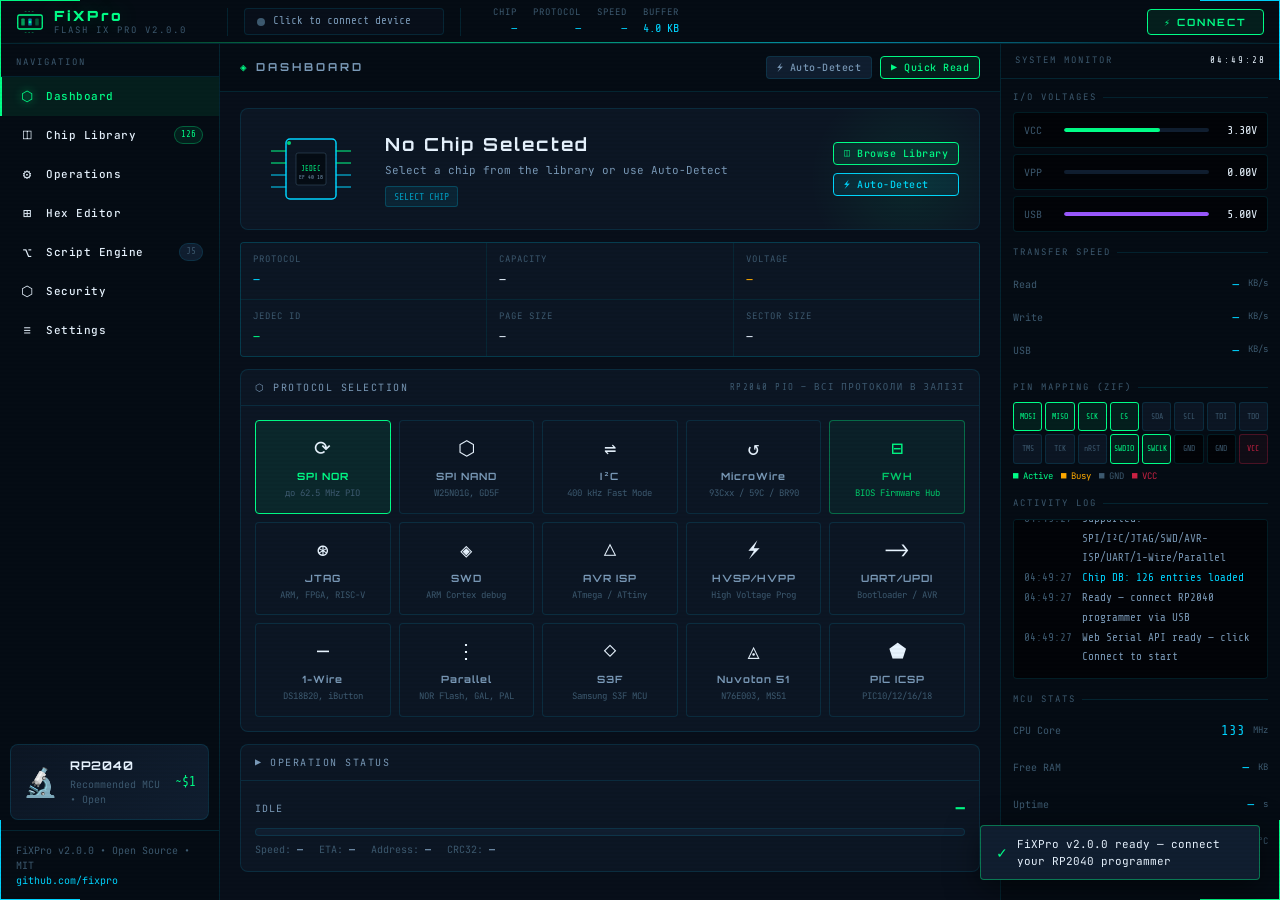
==== commit 02f0f676: "fix: Use text commands instead of binary OPUP for FiXPro_text_opup" ====
--- a/docs/index.html
+++ b/docs/index.html
@@ -2329,15 +2329,23 @@
     this.connected = true;
     this.readLoop();
     
-    // Test connection with PING
+    // Test connection with text PING
     try {
-      const resp = await this.sendCommand(OPUP_CMD.SYS_PING, new Uint8Array(0), 2000);
-      addLog('OPUP Protocol active', 'success');
-      return true;
+      await this.sendText('PING\n');
+      addLog('PING OK', 'success');
     } catch (e) {
       addLog('PING failed: ' + e.message, 'warn');
-      return true; // Still connected
     }
+    
+    return true;
+  }
+
+  async sendText(text) {
+    if (!this.port) throw new Error('Not connected');
+    const enc = new TextEncoder();
+    const writer = this.port.writable.getWriter();
+    await writer.write(enc.encode(text));
+    writer.releaseLock();
   }
 
   async disconnect() {
@@ -2461,24 +2469,23 @@
   }
 
   async ping() {
-    return this.sendCommand(OPUP_CMD.SYS_PING);
+    return this.sendText('PING\n');
   }
 
   async getCaps() {
-    const resp = await this.sendCommand(OPUP_CMD.SYS_GET_CAPS);
-    return new TextDecoder().decode(resp.payload);
+    return this.sendText('CAPS\n');
   }
 
   async gpioTest() {
-    return this.sendCommand(OPUP_CMD.SYS_GPIO_TEST);
+    return this.sendText('GPIO\n');
   }
 
   async spiReadId() {
-    return this.sendCommand(OPUP_CMD.SPI_READ_ID);
+    return this.sendText('SPI_ID\n');
   }
 
   async i2cScan() {
-    return this.sendCommand(OPUP_CMD.I2C_SCAN);
+    return this.sendText('I2C_SCAN\n');
   }
 }
 
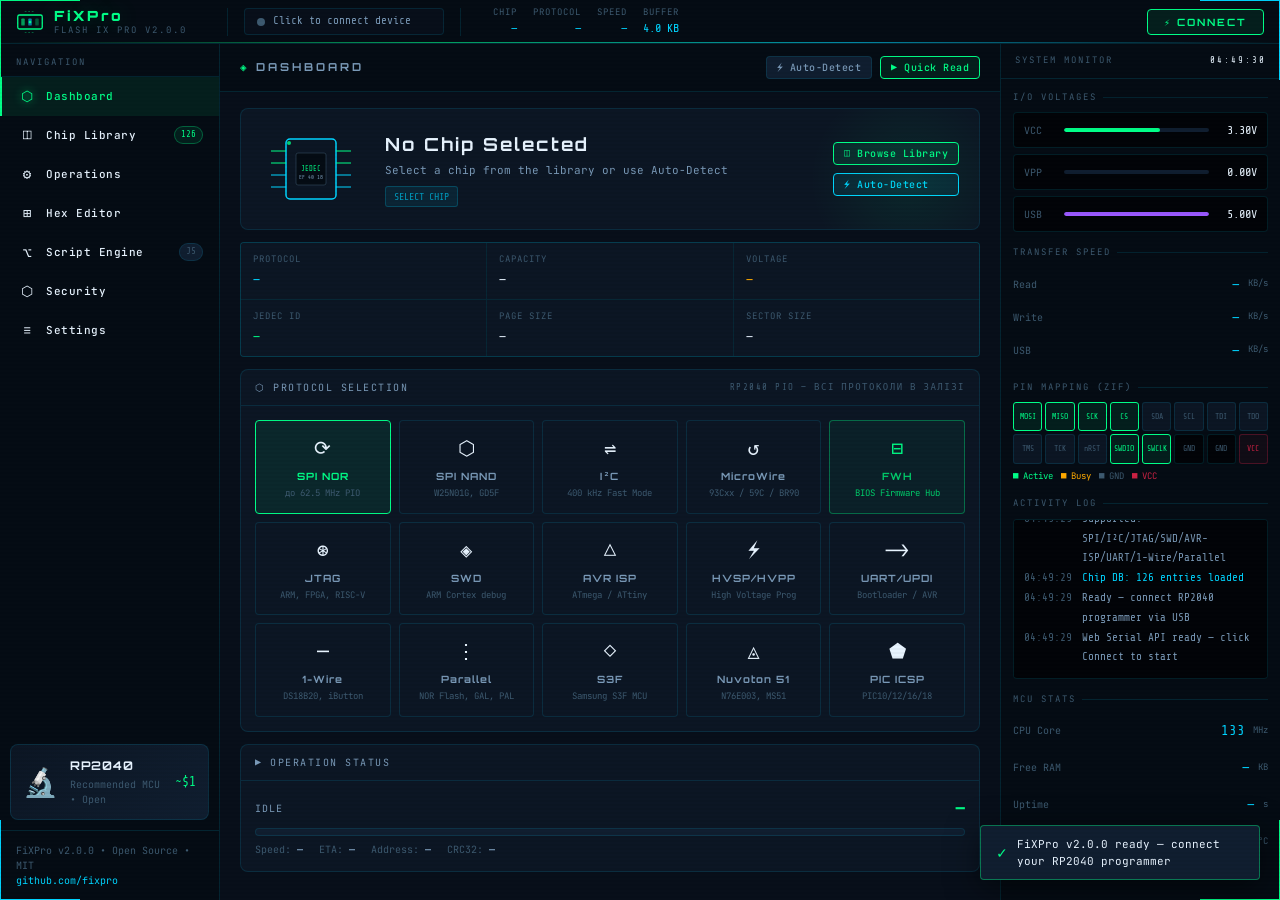
==== commit e5821ccb: "fix: Update readLoop to process text responses" ====
--- a/docs/index.html
+++ b/docs/index.html
@@ -2365,50 +2365,30 @@
     
     try {
       this.reader = this.port.readable.getReader();
-      let buffer = new Uint8Array(0);
+      let buffer = '';
       
       while (this.connected) {
         const { value, done } = await this.reader.read();
         if (done) break;
         
-        // Append to buffer
-        const newBuf = new Uint8Array(buffer.length + value.length);
-        newBuf.set(buffer);
-        newBuf.set(value, buffer.length);
-        buffer = newBuf;
+        // Decode and append
+        const text = new TextDecoder().decode(value);
+        buffer += text;
         
-        // Process complete packets
-        while (buffer.length >= 10) {
-          if (buffer[0] !== OPUP_SOF) {
-            buffer = buffer.slice(1);
-            continue;
-          }
+        // Process complete lines
+        while (buffer.includes('\n')) {
+          const idx = buffer.indexOf('\n');
+          const line = buffer.substring(0, idx).trim();
+          buffer = buffer.substring(idx + 1);
           
-          const seq = buffer[1];
-          const cmd = buffer[2];
-          const flags = buffer[3];
-          const len = buffer[4] | (buffer[5] << 8);
-          
-          const packetLen = 10 + len + 4;
-          if (buffer.length < packetLen) break;
-          
-          const payload = buffer.slice(6, 6 + len);
-          const crc = buffer[6 + len] | (buffer[6 + len + 1] << 8) | (buffer[6 + len + 2] << 16) | (buffer[6 + len + 3] << 24);
-          
-          // Find pending request
-          if (this.pending.has(seq)) {
-            const { resolve, reject, timeout } = this.pending.get(seq);
-            clearTimeout(timeout);
-            this.pending.delete(seq);
+          if (line) {
+            addLog('RX: ' + line, 'data');
             
-            if (flags & 0x01) {
-              reject(new Error('Error response'));
-            } else {
-              resolve({ cmd, payload, seq });
+            // Handle responses
+            if (line === 'CAFE') {
+              addLog('PING successful!', 'success');
             }
           }
-          
-          buffer = buffer.slice(packetLen);
         }
       }
     } catch (e) {
@@ -2416,56 +2396,6 @@
         console.error('Read error:', e);
       }
     }
-  }
-
-  async sendCommand(cmd, data = new Uint8Array(0), timeout = 1000) {
-    if (!this.port || !this.connected) {
-      throw new Error('Not connected');
-    }
-    
-    const seq = ++this.seq & 0xFF;
-    const len = data.length;
-    
-    // Build header
-    const header = new Uint8Array(6);
-    header[0] = OPUP_SOF;
-    header[1] = seq;
-    header[2] = cmd;
-    header[3] = 0;
-    header[4] = len & 0xFF;
-    header[5] = (len >> 8) & 0xFF;
-    
-    // Build packet data for CRC (header + payload)
-    const crcData = new Uint8Array(6 + len);
-    crcData.set(header);
-    crcData.set(data, 6);
-    
-    // Calculate CRC32
-    const crc = crc32(crcData);
-    
-    // Build packet
-    const packet = new Uint8Array(10 + len);
-    packet.set(header);
-    packet.set(data, 6);
-    packet[6 + len] = crc & 0xFF;
-    packet[6 + len + 1] = (crc >> 8) & 0xFF;
-    packet[6 + len + 2] = (crc >> 16) & 0xFF;
-    packet[6 + len + 3] = (crc >> 24) & 0xFF;
-    
-    // Send
-    const writer = this.port.writable.getWriter();
-    await writer.write(packet);
-    writer.releaseLock();
-    
-    // Wait for response
-    return new Promise((resolve, reject) => {
-      const t = setTimeout(() => {
-        this.pending.delete(seq);
-        reject(new Error('Timeout'));
-      }, timeout);
-      
-      this.pending.set(seq, { resolve, reject, timeout: t });
-    });
   }
 
   async ping() {
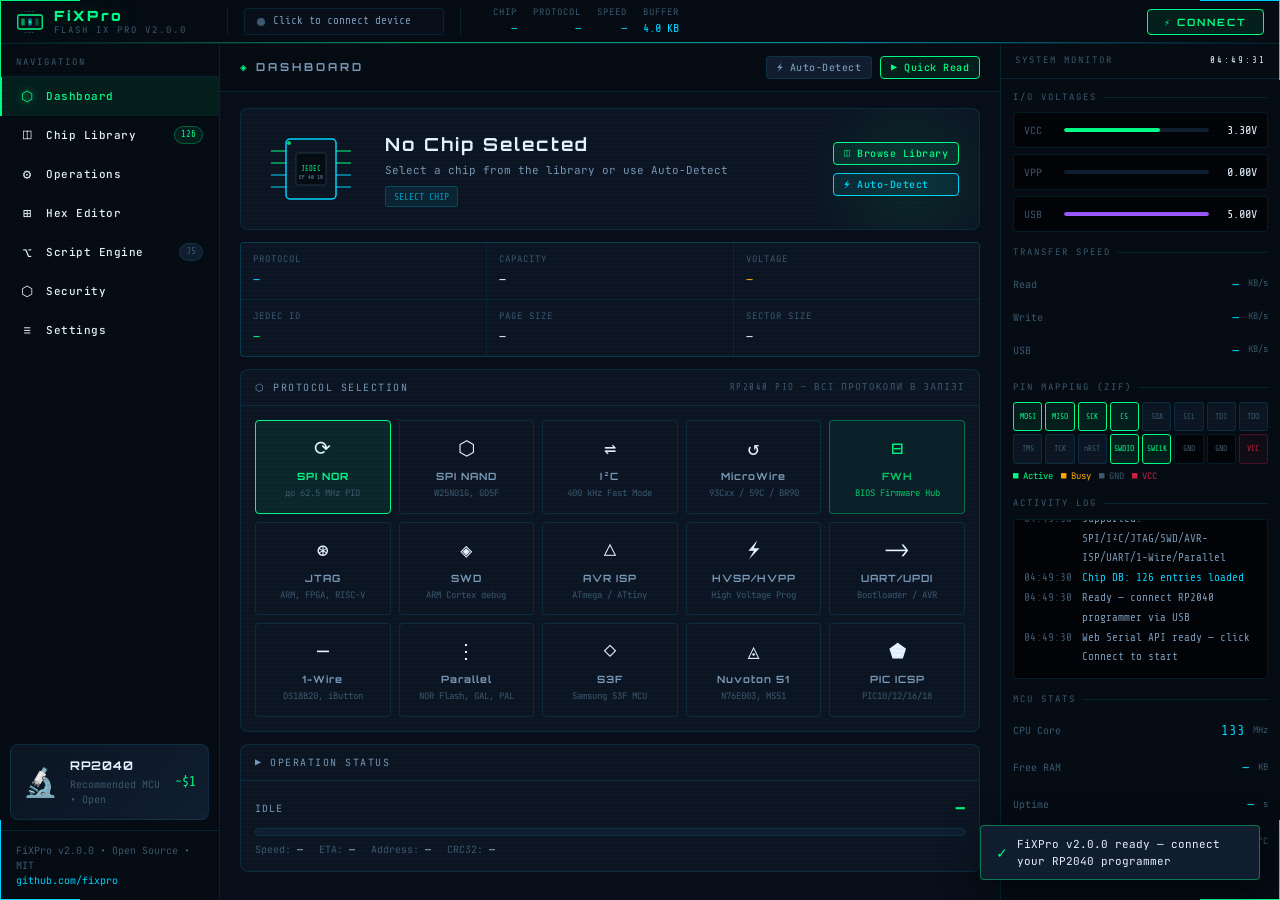
==== commit 35827c84: "feat: Add FiXPro hardware control panel with commands - Add FiXPro control buttons (PING, CAPS, GPIO" ====
--- a/docs/index.html
+++ b/docs/index.html
@@ -333,6 +333,8 @@
 .btn-amber { border-color: var(--amber); color: var(--amber); background: rgba(255,170,0,0.06); }
 .btn-amber:hover:not(:disabled) { background: rgba(255,170,0,0.18); }
 .btn-sm { padding: 4px 10px; font-size: 10px; }
+.btn-green { background: rgba(0,255,136,0.15); color: var(--green-core); border-color: var(--green-core); }
+.btn-green:hover { background: rgba(0,255,136,0.25); }
 .btn-lg { padding: 10px 24px; font-size: 12px; font-weight: 700; letter-spacing: 2px; }
 
 /* ─── CARDS ─── */
@@ -1139,6 +1141,19 @@
           <div style="display:flex;flex-direction:column;gap:8px;flex-shrink:0;">
             <button class="btn btn-primary btn-sm" onclick="switchPanel('library')">◫ Browse Library</button>
             <button class="btn btn-cyan btn-sm" onclick="autoDetect()">⚡ Auto-Detect</button>
+          </div>
+        </div>
+
+        <!-- FiXPro Hardware Control -->
+        <div class="card fade-in" id="fixpro-control" style="display:none;">
+          <div class="card-header">◈ FiXPro Hardware Control</div>
+          <div class="card-body" style="display:flex;flex-wrap:wrap;gap:8px;">
+            <button class="btn btn-sm btn-green" onclick="fixproPing()">🔄 PING</button>
+            <button class="btn btn-sm" onclick="fixproCaps()">📋 CAPS</button>
+            <button class="btn btn-sm" onclick="fixproGpioTest()">🔌 GPIO</button>
+            <button class="btn btn-sm btn-cyan" onclick="fixproSpiReadId()">💾 SPI ID</button>
+            <button class="btn btn-sm" onclick="fixproI2cScan()">⇌ I2C Scan</button>
+            <button class="btn btn-sm" onclick="fixproHelp()">❓ HELP</button>
           </div>
         </div>
 
@@ -2426,6 +2441,7 @@
     await opup.connect();
     state.connected = true;
     addLog('Connected: FiXPro via Web Serial', 'success');
+    document.getElementById('fixpro-control').style.display = 'block';
     updateConnectionUI(true);
     return true;
   } catch(e) {
@@ -2441,6 +2457,7 @@
   } catch(e) {}
   state.connected = false;
   state.device = null;
+  document.getElementById('fixpro-control').style.display = 'none';
   updateConnectionUI(false);
   addLog('Device disconnected', 'warn');
 }
@@ -3311,7 +3328,51 @@
   setTimeout(() => { toast.style.opacity = '0'; toast.style.transition = 'opacity 0.3s'; setTimeout(() => toast.remove(), 300); }, 3000);
 }
 
-// ─── SIMULATION ──────────────────────────────────────────────
+// ─── FiXPro API ─────────────────────────────────────────────
+async function fixproPing() {
+  if (!state.connected) { addLog('Not connected', 'error'); return; }
+  try {
+    await opup.ping();
+    addLog('PING successful', 'success');
+  } catch (e) { addLog('PING failed: ' + e.message, 'error'); }
+}
+
+async function fixproCaps() {
+  if (!state.connected) { addLog('Not connected', 'error'); return; }
+  try {
+    await opup.getCaps();
+    addLog('CAPS requested', 'info');
+  } catch (e) { addLog('CAPS failed: ' + e.message, 'error'); }
+}
+
+async function fixproGpioTest() {
+  if (!state.connected) { addLog('Not connected', 'error'); return; }
+  try {
+    await opup.gpioTest();
+    addLog('GPIO test requested', 'info');
+  } catch (e) { addLog('GPIO test failed: ' + e.message, 'error'); }
+}
+
+async function fixproSpiReadId() {
+  if (!state.connected) { addLog('Not connected', 'error'); return; }
+  addLog('Reading SPI Flash ID...', 'cmd');
+  try {
+    await opup.spiReadId();
+  } catch (e) { addLog('SPI read ID failed: ' + e.message, 'error'); }
+}
+
+async function fixproI2cScan() {
+  if (!state.connected) { addLog('Not connected', 'error'); return; }
+  addLog('Scanning I2C bus...', 'cmd');
+  try {
+    await opup.i2cScan();
+  } catch (e) { addLog('I2C scan failed: ' + e.message, 'error'); }
+}
+
+async function fixproHelp() {
+  addLog('FiXPro Commands: PING, CAPS, GPIO_TEST, SPI_ID, I2C_SCAN', 'info');
+}
+
 function simulateDeviceStats() {
   if (!state.connected) return;
   let uptimeSec = 0;
@@ -3321,7 +3382,6 @@
     document.getElementById('statUptime').textContent = uptimeSec;
     document.getElementById('statRam').textContent = Math.floor(180 + Math.sin(uptimeSec * 0.1) * 20);
     document.getElementById('statTemp').textContent = (27 + Math.sin(uptimeSec * 0.05) * 3).toFixed(1);
-    // Animate pin grid randomly when busy
     if (state.running && uptimeSec % 2 === 0) {
       const pins = document.querySelectorAll('.pin-cell.active');
       pins.forEach(p => p.style.opacity = Math.random() > 0.5 ? '1' : '0.5');
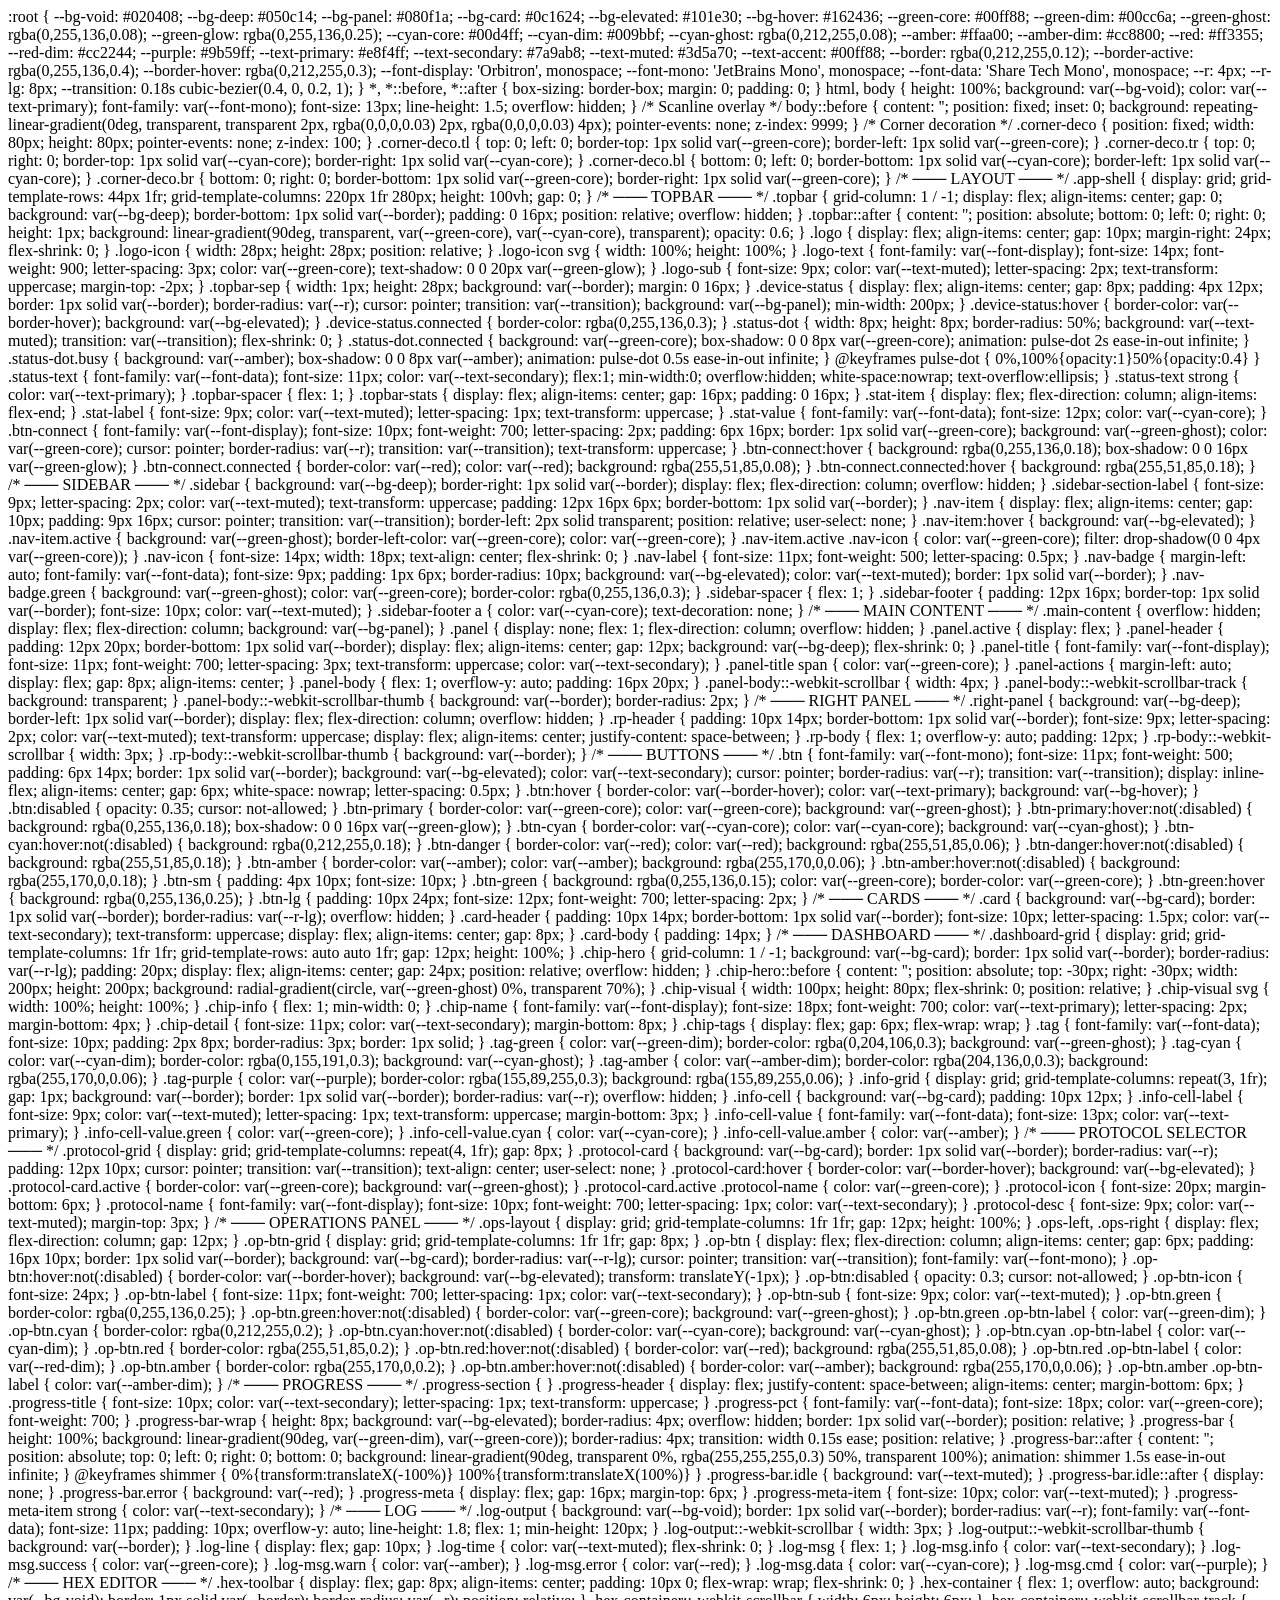
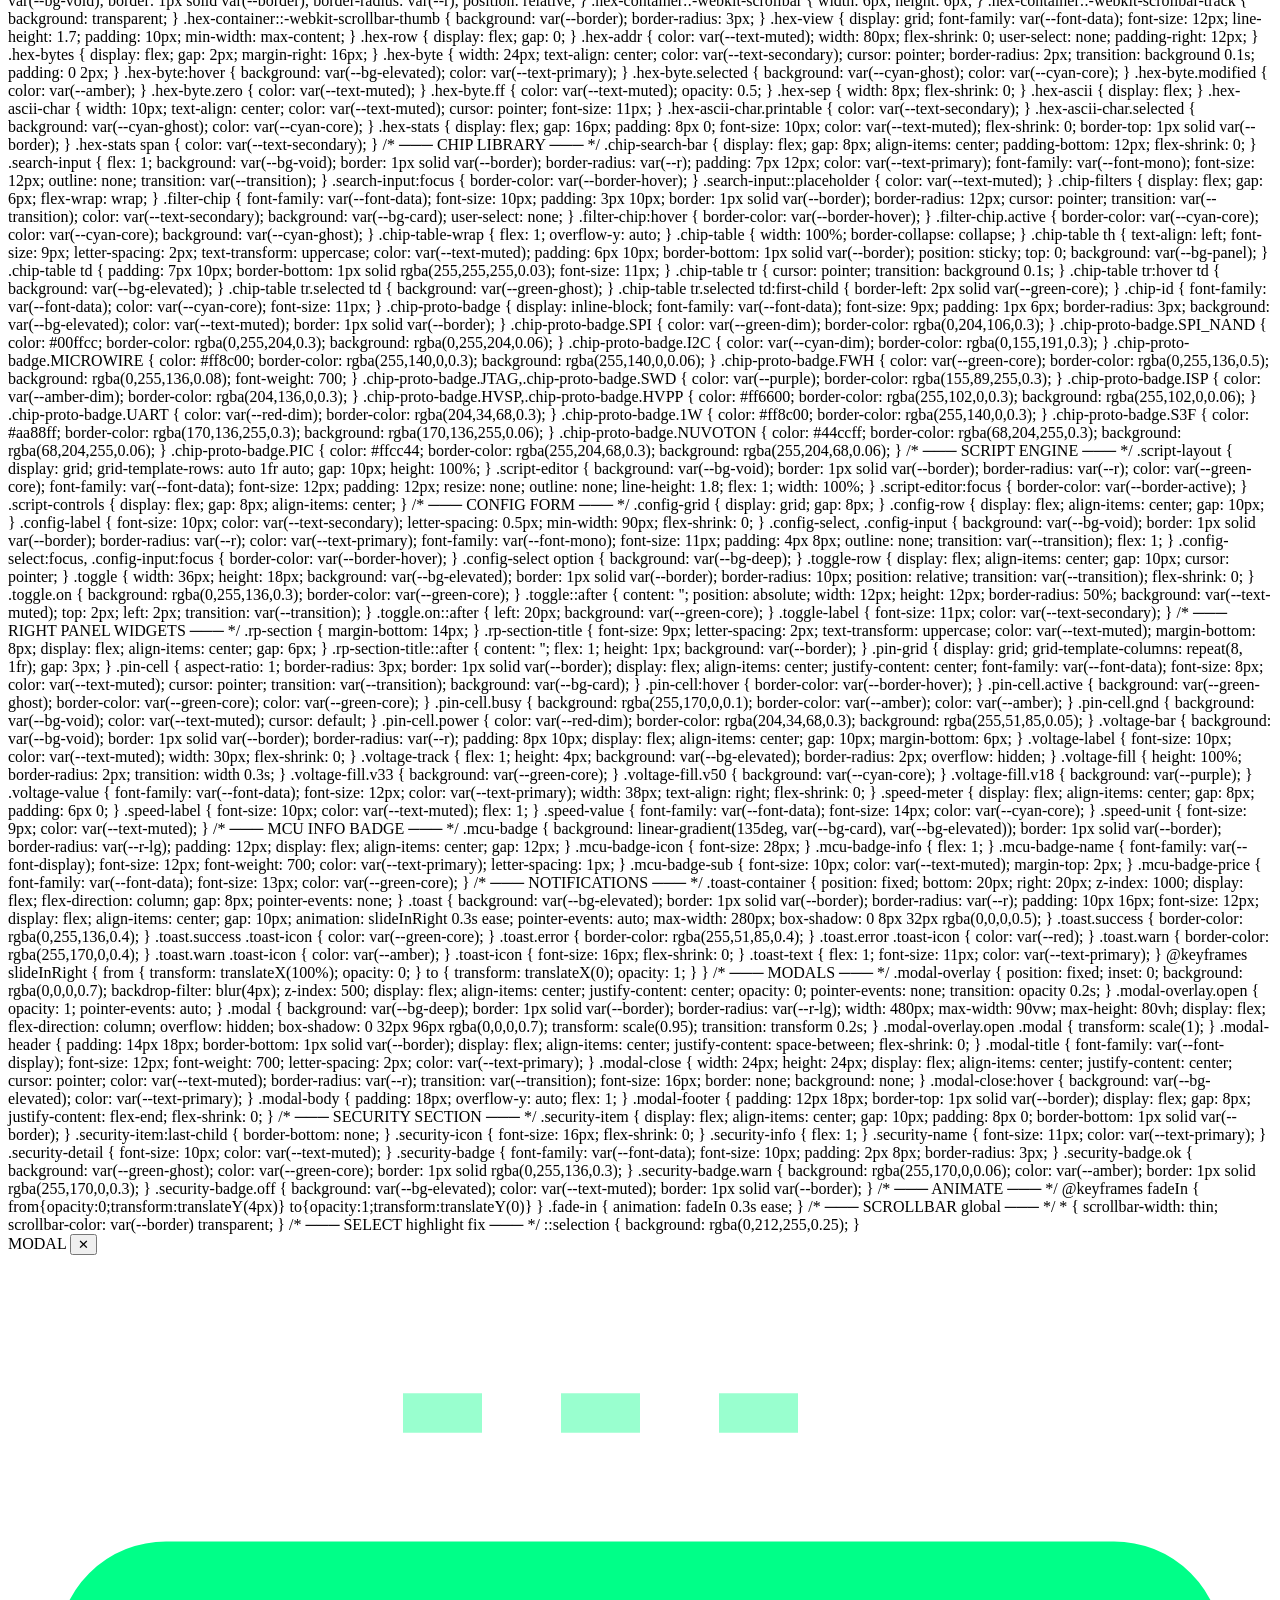
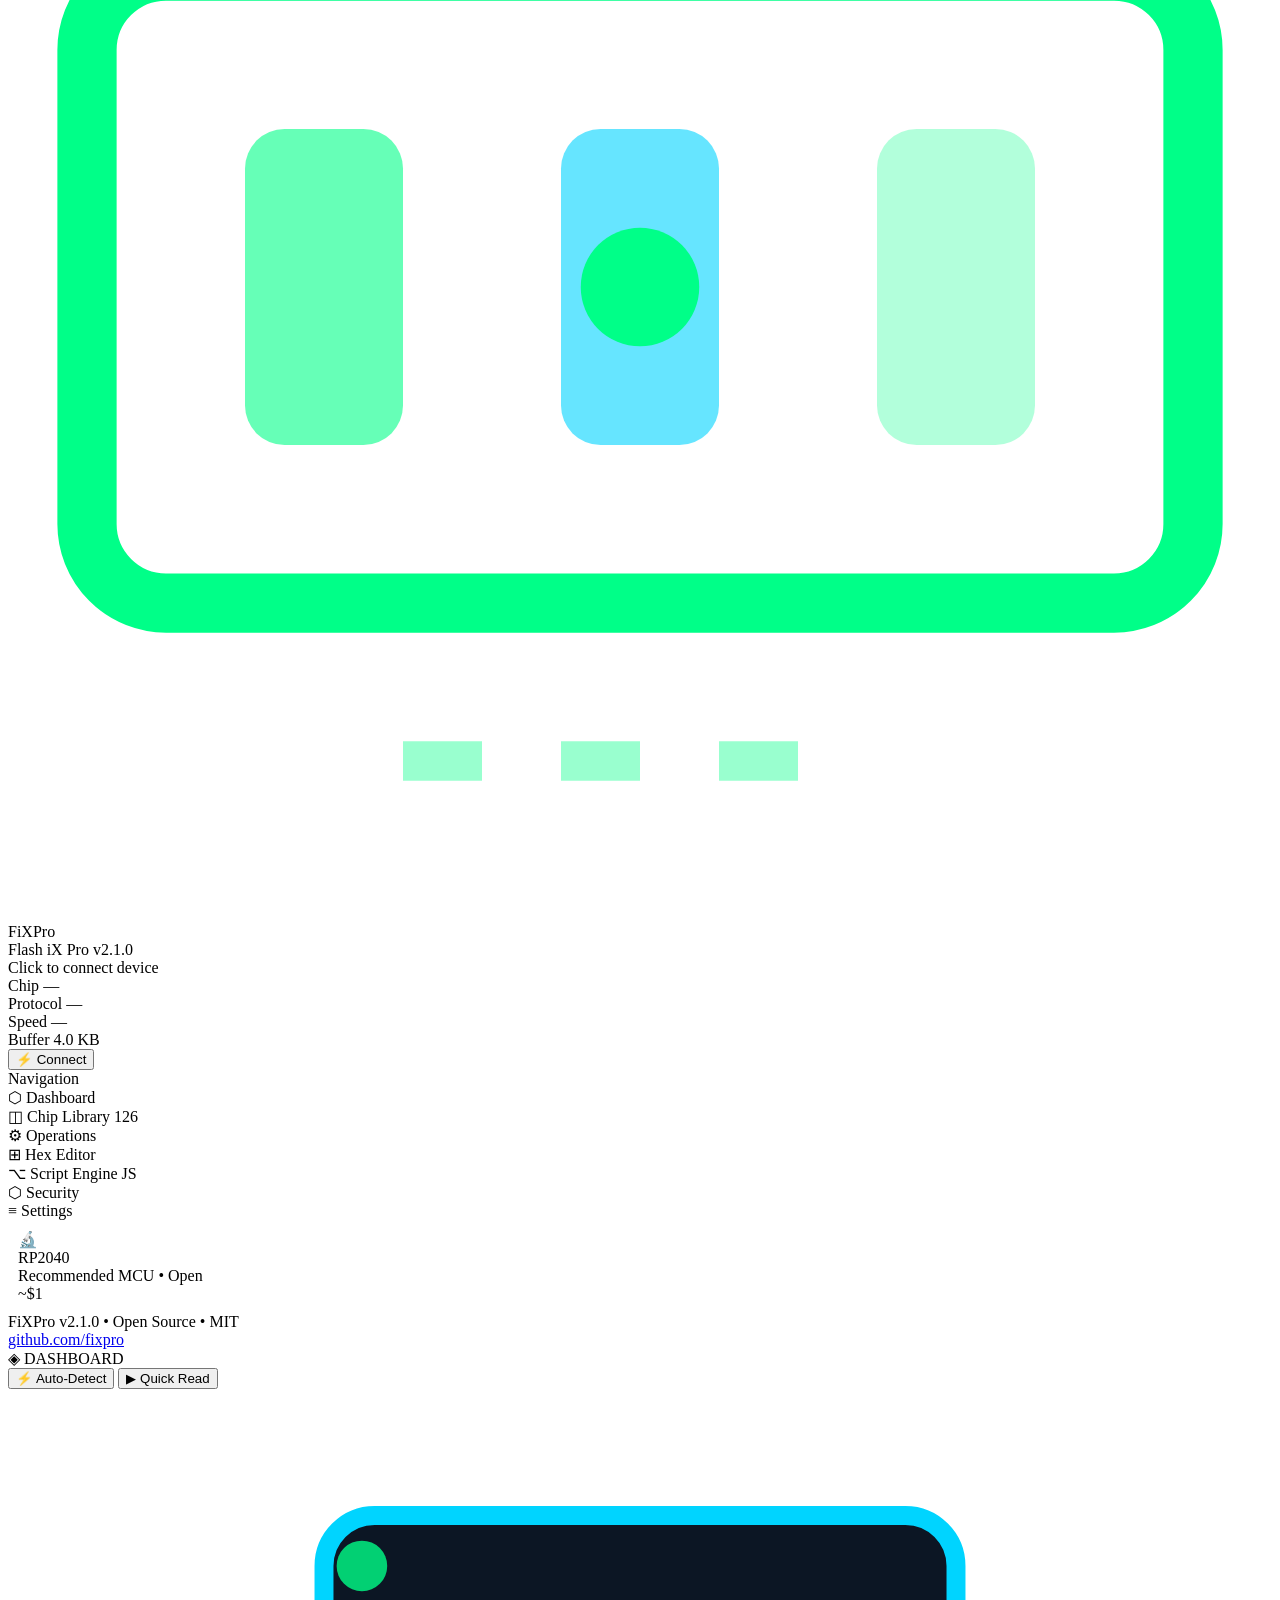
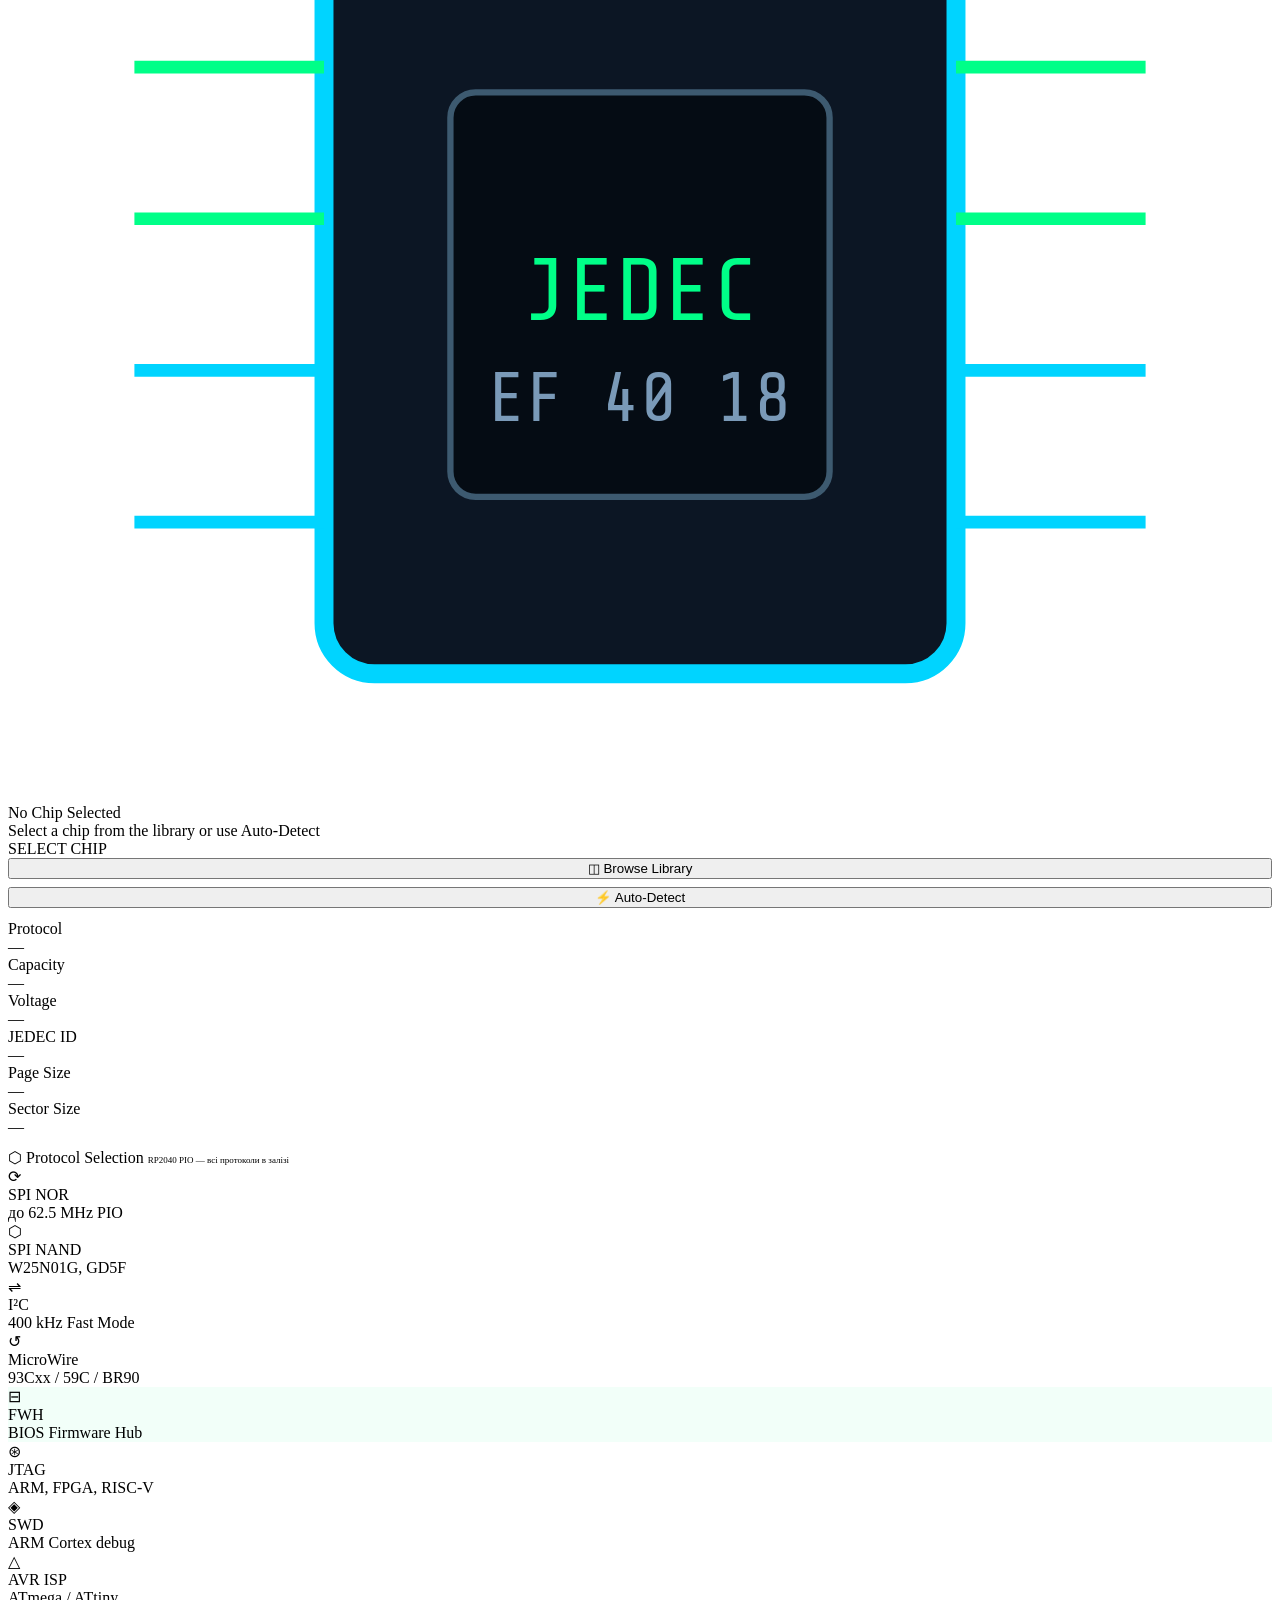
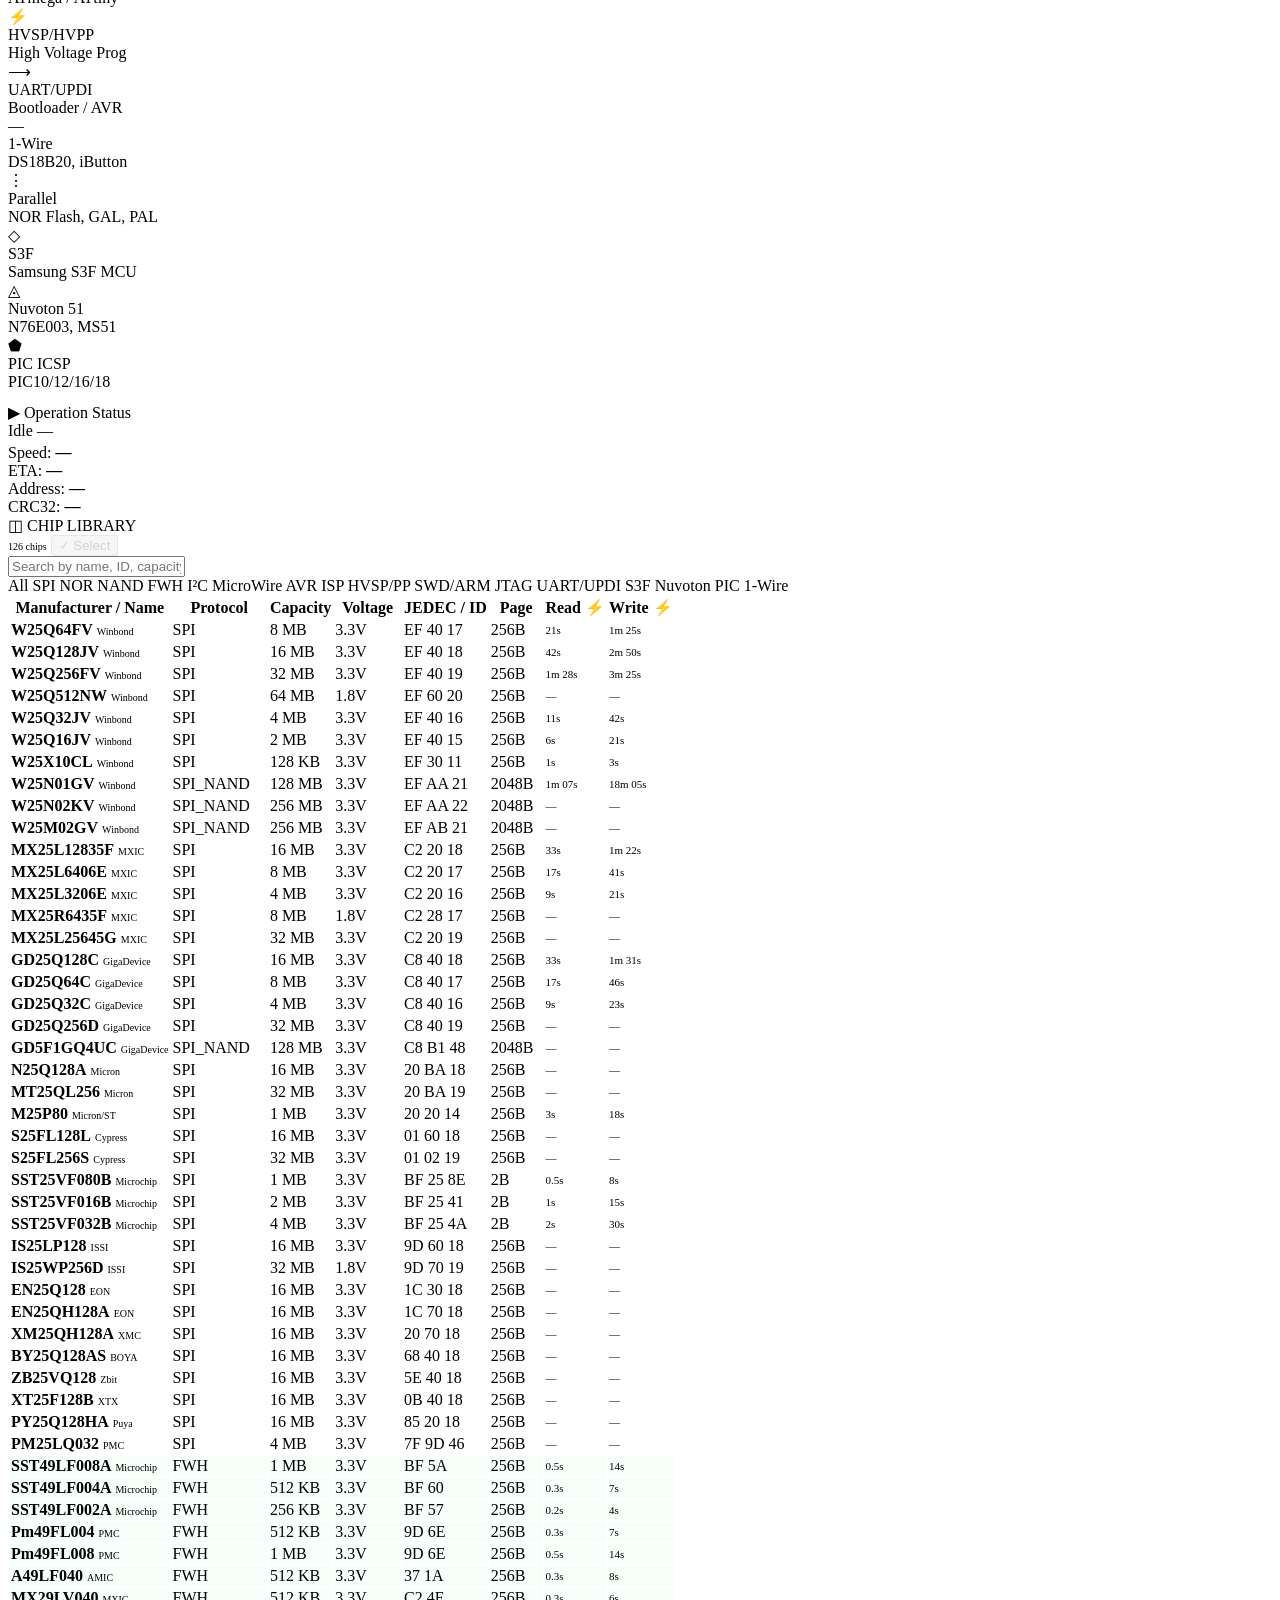
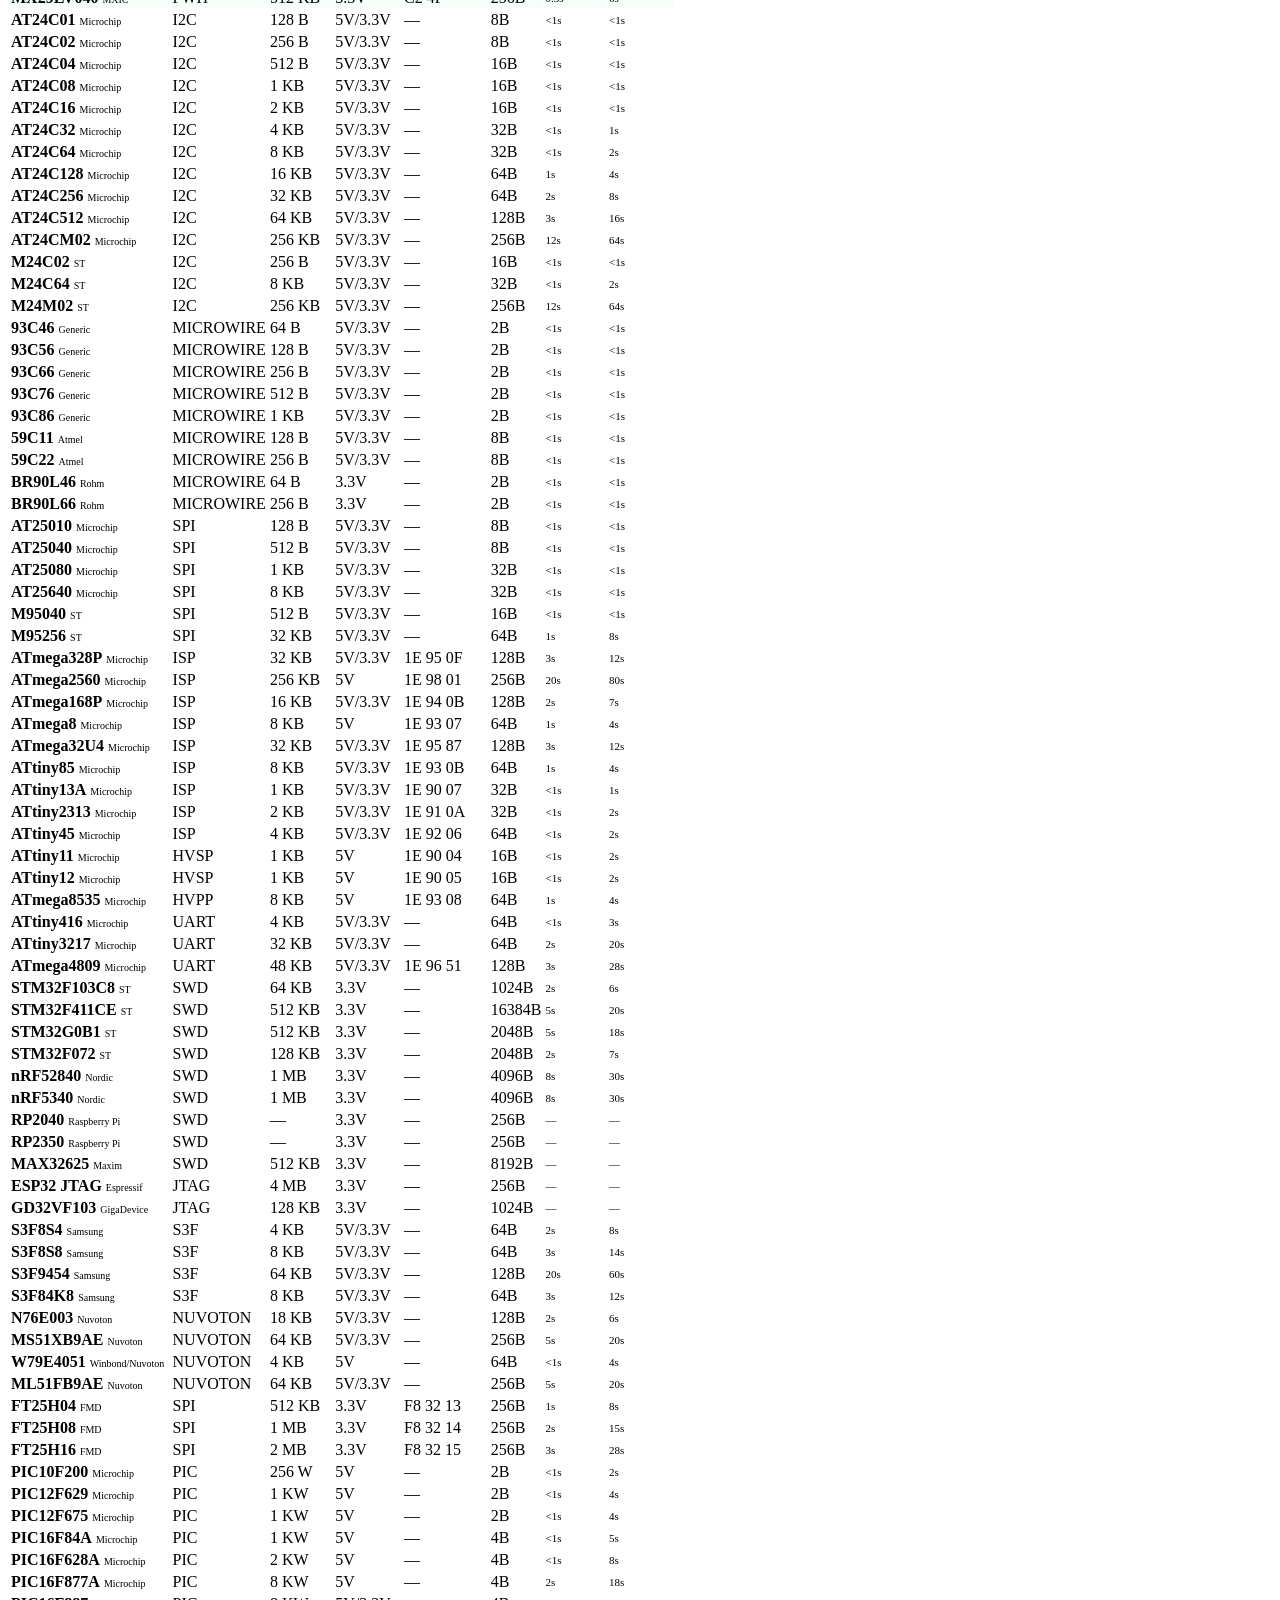
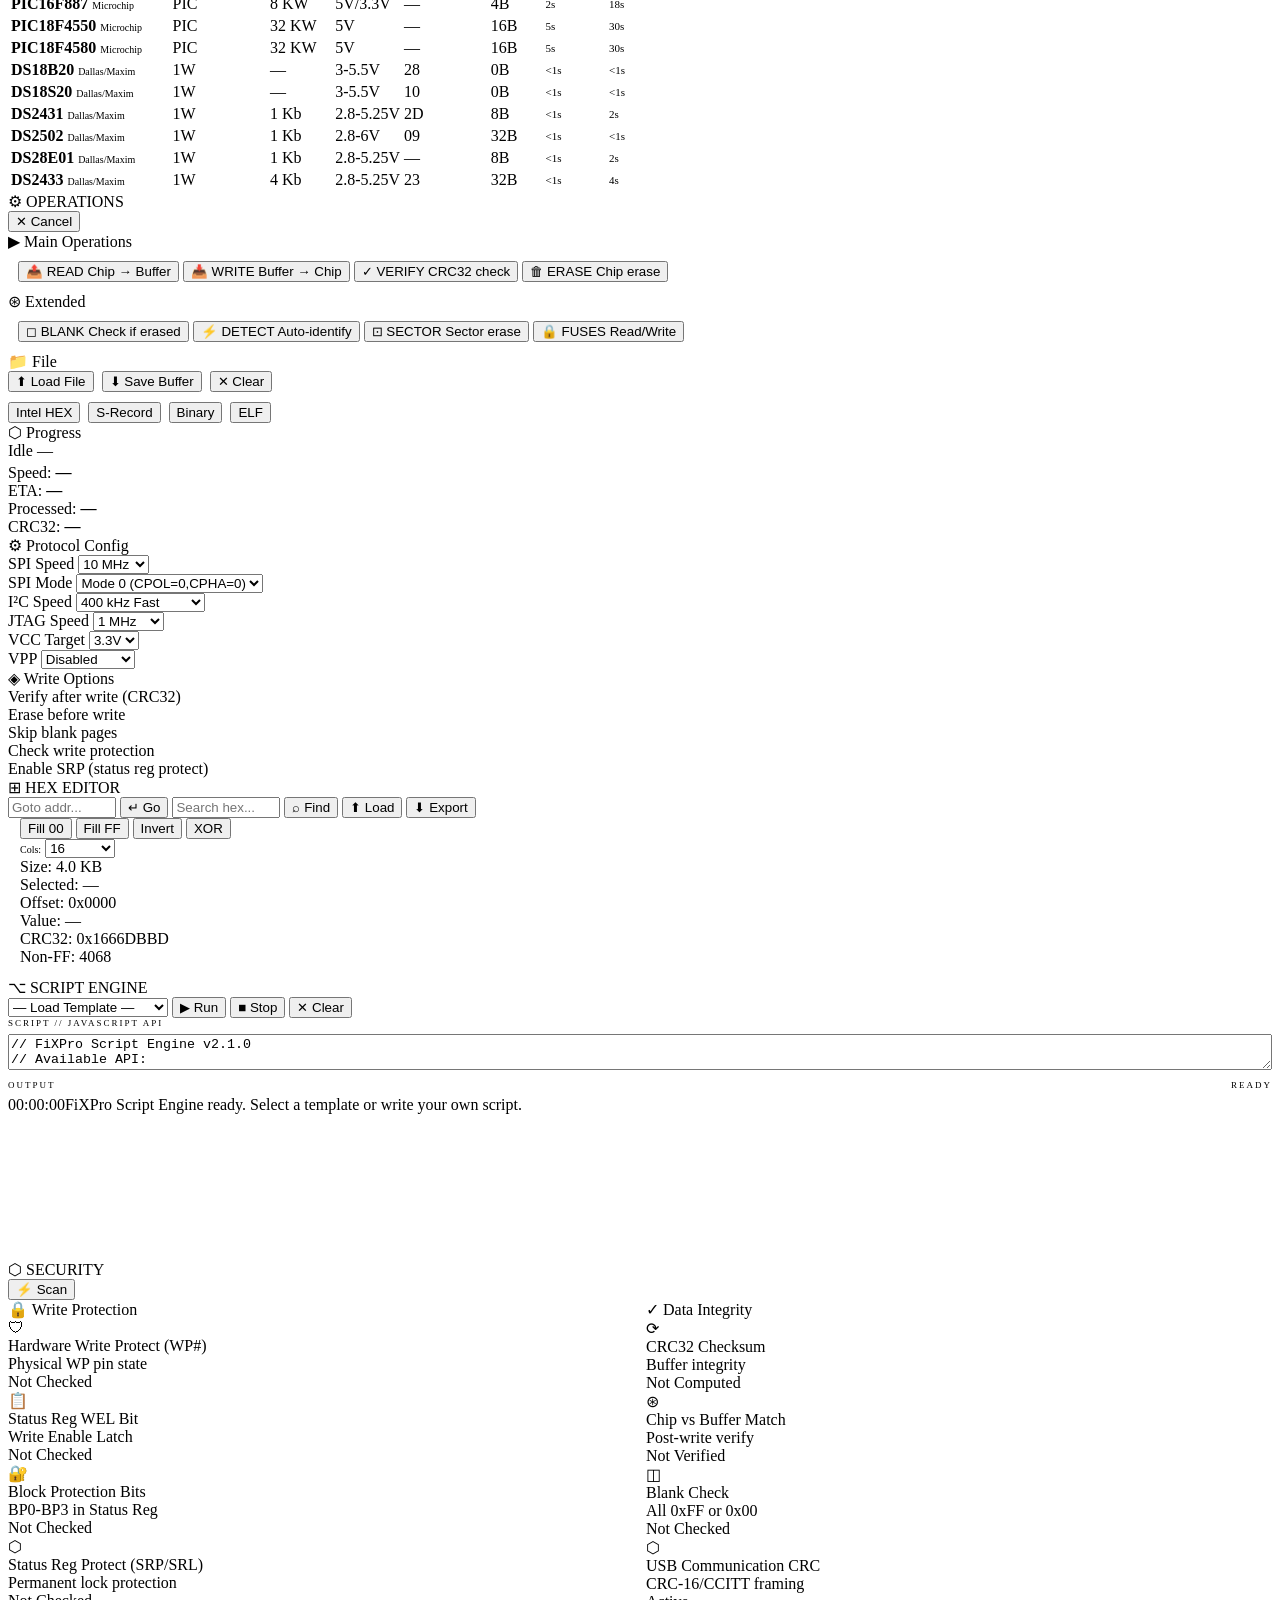
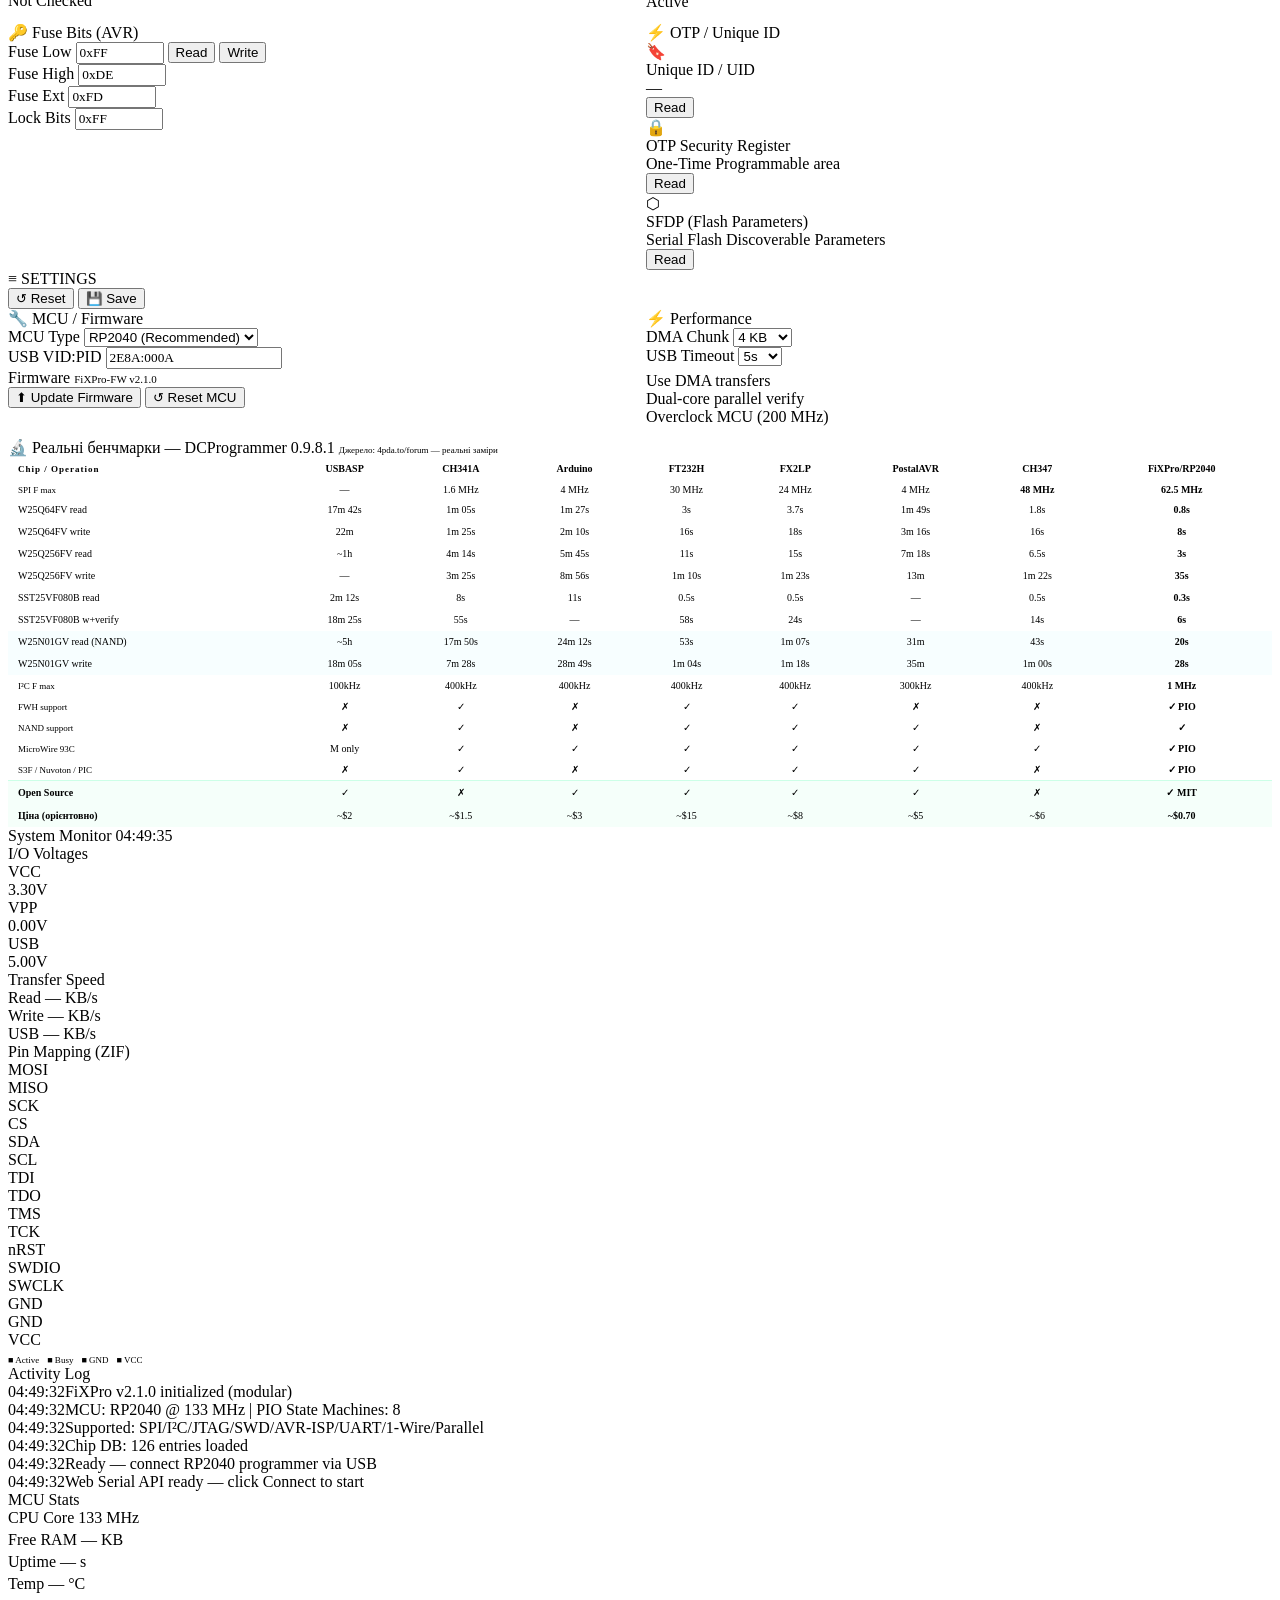
==== commit af59b1cf: "feat(web): integrate modular JavaScript architecture - Add docs/assets/fixpro-core.js with modular a" ====
--- a/docs/index.html
+++ b/docs/index.html
@@ -6,7 +6,8 @@
 <title>FiXPro — Flash iX Pro</title>
 <link rel="preconnect" href="https://fonts.googleapis.com">
 <link href="https://fonts.googleapis.com/css2?family=Orbitron:wght@400;600;700;900&family=JetBrains+Mono:wght@300;400;500;700&family=Share+Tech+Mono&display=swap" rel="stylesheet">
-<style>
+<link rel="stylesheet" href="assets/fixpro-styles.css">
+
 :root {
   --bg-void: #020408;
   --bg-deep: #050c14;
@@ -1007,7 +1008,7 @@
       </div>
       <div>
         <div class="logo-text">FiXPro</div>
-        <div class="logo-sub">Flash iX Pro v2.0.0</div>
+        <div class="logo-sub">Flash iX Pro v2.1.0</div>
       </div>
     </div>
 
@@ -1089,7 +1090,7 @@
     </div>
 
     <div class="sidebar-footer">
-      FiXPro v2.0.0 • Open Source • MIT<br>
+      FiXPro v2.1.0 • Open Source • MIT<br>
       <a href="#">github.com/fixpro</a>
     </div>
   </nav>
@@ -1616,7 +1617,7 @@
       <div class="panel-body" style="display:grid;grid-template-rows:1fr 180px;gap:10px;height:100%;overflow:hidden;">
         <div style="display:flex;flex-direction:column;gap:6px;overflow:hidden;">
           <div style="font-size:9px;color:var(--text-muted);letter-spacing:2px;text-transform:uppercase;">SCRIPT // JavaScript API</div>
-          <textarea class="script-editor" id="scriptEditor" spellcheck="false" style="flex:1;height:100%;">// FiXPro Script Engine v2.0.0
+          <textarea class="script-editor" id="scriptEditor" spellcheck="false" style="flex:1;height:100%;">// FiXPro Script Engine v2.1.0
 // Available API:
 //   fixpro.spi.transfer(bytes[])  → Uint8Array
 //   fixpro.spi.readId()           → {mfr, type, cap}
@@ -1838,7 +1839,7 @@
                 </div>
                 <div class="config-row">
                   <span class="config-label">Firmware</span>
-                  <span style="font-family:var(--font-data);font-size:11px;color:var(--green-core);">FiXPro-FW v2.0.0.1</span>
+                  <span style="font-family:var(--font-data);font-size:11px;color:var(--green-core);">FiXPro-FW v2.1.0</span>
                 </div>
                 <div class="config-row">
                   <button class="btn btn-sm btn-cyan" onclick="updateFirmware()">⬆ Update Firmware</button>
@@ -2095,9 +2096,10 @@
 
 </div>
 
+<script src="assets/fixpro-core.js"></script>
 <script>
 // ═══════════════════════════════════════════════════════════════
-// FiXPro — Flash iX Pro v2.0.0
+// FiXPro — Flash iX Pro v2.1.0
 // (c) Open Source — MIT License
 // MCU: RP2040 (Recommended) — PIO-based universal programmer
 // ═══════════════════════════════════════════════════════════════
@@ -3328,51 +3330,6 @@
   setTimeout(() => { toast.style.opacity = '0'; toast.style.transition = 'opacity 0.3s'; setTimeout(() => toast.remove(), 300); }, 3000);
 }
 
-// ─── FiXPro API ─────────────────────────────────────────────
-async function fixproPing() {
-  if (!state.connected) { addLog('Not connected', 'error'); return; }
-  try {
-    await opup.ping();
-    addLog('PING successful', 'success');
-  } catch (e) { addLog('PING failed: ' + e.message, 'error'); }
-}
-
-async function fixproCaps() {
-  if (!state.connected) { addLog('Not connected', 'error'); return; }
-  try {
-    await opup.getCaps();
-    addLog('CAPS requested', 'info');
-  } catch (e) { addLog('CAPS failed: ' + e.message, 'error'); }
-}
-
-async function fixproGpioTest() {
-  if (!state.connected) { addLog('Not connected', 'error'); return; }
-  try {
-    await opup.gpioTest();
-    addLog('GPIO test requested', 'info');
-  } catch (e) { addLog('GPIO test failed: ' + e.message, 'error'); }
-}
-
-async function fixproSpiReadId() {
-  if (!state.connected) { addLog('Not connected', 'error'); return; }
-  addLog('Reading SPI Flash ID...', 'cmd');
-  try {
-    await opup.spiReadId();
-  } catch (e) { addLog('SPI read ID failed: ' + e.message, 'error'); }
-}
-
-async function fixproI2cScan() {
-  if (!state.connected) { addLog('Not connected', 'error'); return; }
-  addLog('Scanning I2C bus...', 'cmd');
-  try {
-    await opup.i2cScan();
-  } catch (e) { addLog('I2C scan failed: ' + e.message, 'error'); }
-}
-
-async function fixproHelp() {
-  addLog('FiXPro Commands: PING, CAPS, GPIO_TEST, SPI_ID, I2C_SCAN', 'info');
-}
-
 function simulateDeviceStats() {
   if (!state.connected) return;
   let uptimeSec = 0;
@@ -3455,7 +3412,7 @@
   setInterval(updateClock, 1000);
   updateClock();
 
-  addLog('FiXPro v2.0.0 initialized', 'success');
+  addLog('FiXPro v2.1.0 initialized (modular)', 'success');
   addLog('MCU: RP2040 @ 133 MHz | PIO State Machines: 8', 'info');
   addLog('Supported: SPI/I²C/JTAG/SWD/AVR-ISP/UART/1-Wire/Parallel', 'info');
   addLog('Chip DB: ' + CHIP_DB.length + ' entries loaded', 'data');
@@ -3475,10 +3432,65 @@
     addLog('Web Serial API ready — click Connect to start', 'info');
   }
 
-  showToast('FiXPro v2.0.0 ready — connect your RP2040 programmer', 'success');
+  showToast('FiXPro v2.1.0 ready — connect your RP2040 programmer', 'success');
 }
 
 document.addEventListener('DOMContentLoaded', init);
+
+// ─── FiXPro Modular Integration ─────────────────────────────────
+if (typeof FiXPro !== 'undefined') {
+    FiXPro.Events.on('data', (line) => {
+        addLog('RX: ' + line, 'data');
+        if (line === 'CAFE') addLog('PING successful!', 'success');
+    });
+}
+
+async function fixproPing() {
+  if (!state.connected) { addLog('Not connected', 'error'); return; }
+  try {
+    const response = await FiXPro.Protocol.ping();
+    addLog('PING → ' + response, 'success');
+  } catch (e) { addLog('PING failed: ' + e.message, 'error'); }
+}
+
+async function fixproCaps() {
+  if (!state.connected) { addLog('Not connected', 'error'); return; }
+  try {
+    const response = await FiXPro.Protocol.getCaps();
+    addLog('CAPS → ' + response, 'data');
+  } catch (e) { addLog('CAPS failed: ' + e.message, 'error'); }
+}
+
+async function fixproGpioTest() {
+  if (!state.connected) { addLog('Not connected', 'error'); return; }
+  try {
+    const response = await FiXPro.Protocol.getGpio();
+    addLog('GPIO → ' + response, 'data');
+  } catch (e) { addLog('GPIO failed: ' + e.message, 'error'); }
+}
+
+async function fixproSpiReadId() {
+  if (!state.connected) { addLog('Not connected', 'error'); return; }
+  addLog('Reading SPI Flash ID...', 'cmd');
+  try {
+    const response = await FiXPro.Protocol.getSpiId();
+    addLog('SPI_ID → ' + response, 'data');
+  } catch (e) { addLog('SPI read ID failed: ' + e.message, 'error'); }
+}
+
+async function fixproI2cScan() {
+  if (!state.connected) { addLog('Not connected', 'error'); return; }
+  addLog('Scanning I2C bus...', 'cmd');
+  try {
+    const response = await FiXPro.Protocol.scanI2c();
+    addLog('I2C_SCAN → ' + response, 'data');
+  } catch (e) { addLog('I2C scan failed: ' + e.message, 'error'); }
+}
+
+function fixproHelp() {
+  addLog('FiXPro Commands: PING, CAPS, GPIO, SPI_ID, I2C_SCAN, STATUS, INFO, HELP', 'info');
+  addLog('Module version: ' + (FiXPro.VERSION || 'loaded'), 'data');
+}
 </script>
 </body>
 </html>
--- a/docs/assets/fixpro-styles.css
+++ b/docs/assets/fixpro-styles.css
@@ -0,0 +1,173 @@
+/**
+ * FiXPro Web Interface - Styles
+ */
+
+/* Responsive breakpoints */
+@media (max-width: 1200px) {
+    .app-shell {
+        grid-template-columns: 200px 1fr 240px;
+    }
+}
+
+@media (max-width: 992px) {
+    .app-shell {
+        grid-template-columns: 1fr;
+        grid-template-rows: auto 1fr;
+    }
+    
+    .sidebar {
+        display: none;
+    }
+    
+    .panel-right {
+        position: fixed;
+        bottom: 0;
+        left: 0;
+        right: 0;
+        height: 300px;
+        transform: translateY(calc(100% - 44px));
+        transition: transform 0.3s ease;
+    }
+    
+    .panel-right.expanded {
+        transform: translateY(0);
+    }
+}
+
+/* Animations */
+@keyframes pulse {
+    0%, 100% { opacity: 1; }
+    50% { opacity: 0.5; }
+}
+
+@keyframes glow {
+    0%, 100% { box-shadow: 0 0 5px var(--green-core); }
+    50% { box-shadow: 0 0 20px var(--green-core); }
+}
+
+.pulse {
+    animation: pulse 2s infinite;
+}
+
+.glow {
+    animation: glow 2s infinite;
+}
+
+/* Button states */
+.btn:active {
+    transform: scale(0.98);
+}
+
+.btn:disabled {
+    opacity: 0.5;
+    cursor: not-allowed;
+}
+
+/* Log entries */
+.log-debug { color: var(--text-muted); }
+.log-info { color: var(--cyan-core); }
+.log-warn { color: var(--amber); }
+.log-error { color: var(--red); }
+.log-cmd { padding: 4px 0; border-bottom: 1px solid var(--border); }
+
+.cmd-time { color: var(--text-muted); font-size: 11px; }
+.cmd-name { color: var(--green-core); }
+.cmd-response { color: var(--cyan-core); }
+
+/* Progress bar */
+.progress-bar {
+    height: 4px;
+    background: var(--bg-elevated);
+    border-radius: 2px;
+    overflow: hidden;
+}
+
+.progress-bar-fill {
+    height: 100%;
+    background: linear-gradient(90deg, var(--green-core), var(--cyan-core));
+    transition: width 0.3s ease;
+}
+
+/* Tooltips */
+[data-tooltip] {
+    position: relative;
+}
+
+[data-tooltip]::after {
+    content: attr(data-tooltip);
+    position: absolute;
+    bottom: 100%;
+    left: 50%;
+    transform: translateX(-50%);
+    padding: 4px 8px;
+    background: var(--bg-elevated);
+    border: 1px solid var(--border);
+    border-radius: var(--r);
+    font-size: 11px;
+    white-space: nowrap;
+    opacity: 0;
+    pointer-events: none;
+    transition: opacity 0.2s;
+}
+
+[data-tooltip]:hover::after {
+    opacity: 1;
+}
+
+/* Keyboard shortcuts */
+.kbd {
+    display: inline-block;
+    padding: 2px 6px;
+    background: var(--bg-elevated);
+    border: 1px solid var(--border);
+    border-radius: 3px;
+    font-family: var(--font-mono);
+    font-size: 11px;
+}
+
+/* Loading spinner */
+.spinner {
+    width: 20px;
+    height: 20px;
+    border: 2px solid var(--border);
+    border-top-color: var(--green-core);
+    border-radius: 50%;
+    animation: spin 1s linear infinite;
+}
+
+@keyframes spin {
+    to { transform: rotate(360deg); }
+}
+
+/* Status badges */
+.status-badge {
+    display: inline-flex;
+    align-items: center;
+    gap: 4px;
+    padding: 2px 8px;
+    border-radius: 12px;
+    font-size: 11px;
+    font-weight: 500;
+}
+
+.status-badge.success {
+    background: var(--green-ghost);
+    color: var(--green-core);
+}
+
+.status-badge.warning {
+    background: rgba(255, 170, 0, 0.1);
+    color: var(--amber);
+}
+
+.status-badge.error {
+    background: rgba(255, 51, 85, 0.1);
+    color: var(--red);
+}
+
+/* Dark mode toggle (future) */
+@media (prefers-color-scheme: light) {
+    :root {
+        /* Light mode variables - future enhancement */
+    }
+}
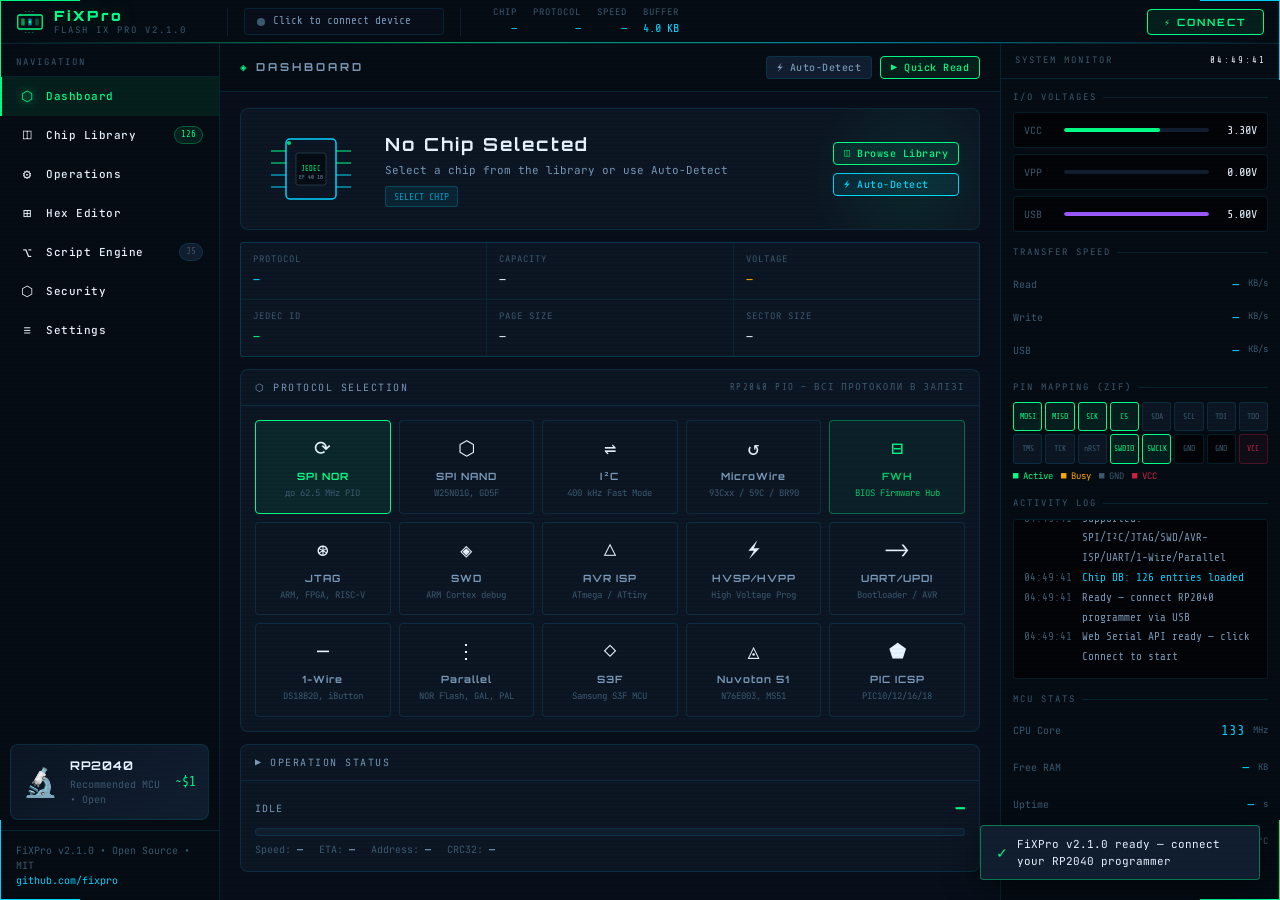
==== commit cf19861a: "fix: add missing <style> tag in index.html" ====
--- a/docs/index.html
+++ b/docs/index.html
@@ -7,7 +7,7 @@
 <link rel="preconnect" href="https://fonts.googleapis.com">
 <link href="https://fonts.googleapis.com/css2?family=Orbitron:wght@400;600;700;900&family=JetBrains+Mono:wght@300;400;500;700&family=Share+Tech+Mono&display=swap" rel="stylesheet">
 <link rel="stylesheet" href="assets/fixpro-styles.css">
-
+<style>
 :root {
   --bg-void: #020408;
   --bg-deep: #050c14;
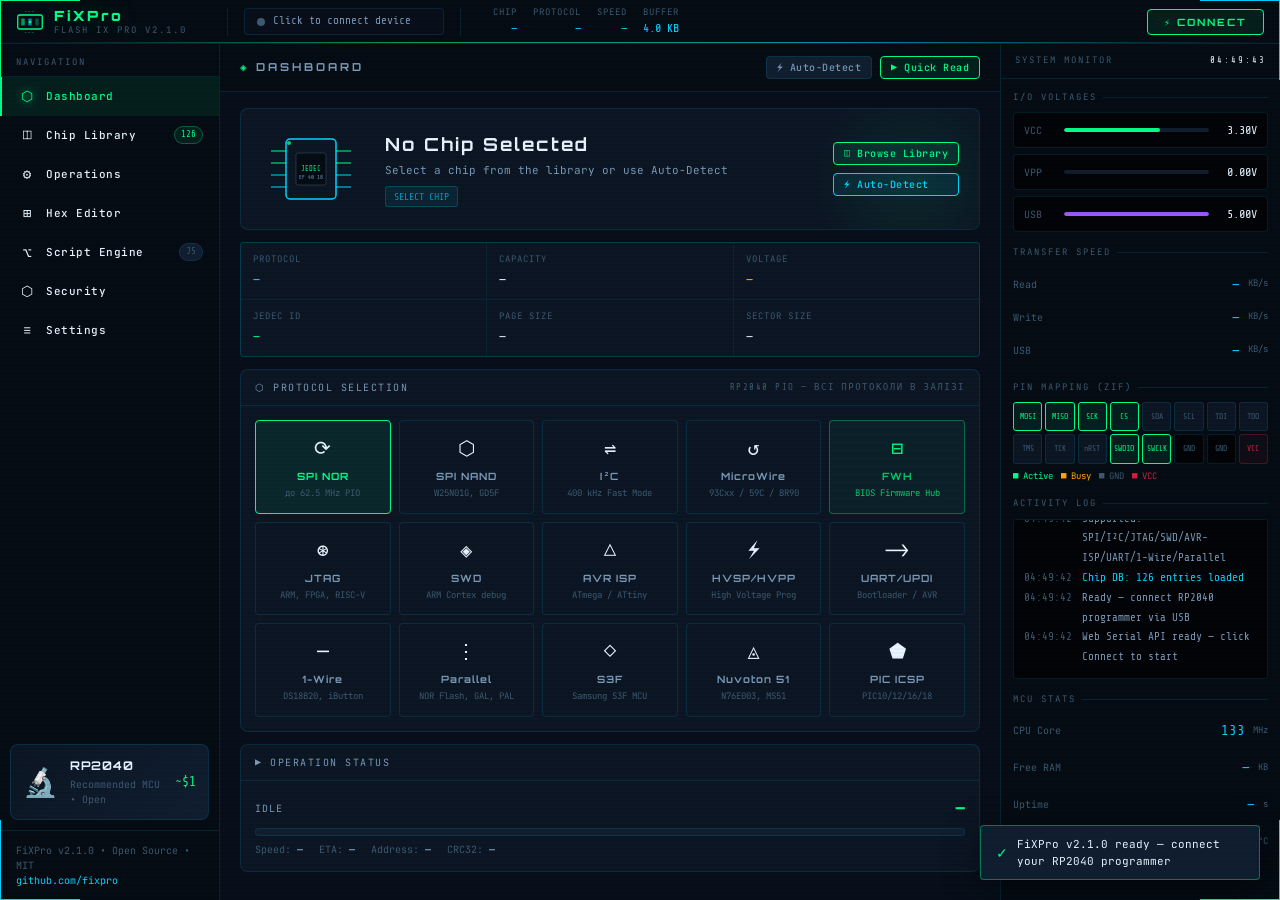
==== commit 84fa2c58: "fix: integrate opup with FiXPro.Serial module" ====
--- a/docs/index.html
+++ b/docs/index.html
@@ -2401,6 +2401,11 @@
           if (line) {
             addLog('RX: ' + line, 'data');
             
+            // Emit event for FiXPro module
+            if (typeof FiXPro !== 'undefined' && FiXPro.Events) {
+              FiXPro.Events.emit('data', line);
+            }
+            
             // Handle responses
             if (line === 'CAFE') {
               addLog('PING successful!', 'success');
@@ -2434,9 +2439,14 @@
   async i2cScan() {
     return this.sendText('I2C_SCAN\n');
   }
+
+  async send(data) {
+    return this.sendText(data + '\n');
+  }
 }
 
 const opup = new OPUPClient();
+FiXPro.Serial = opup;
 
 async function connectDevice() {
   try {
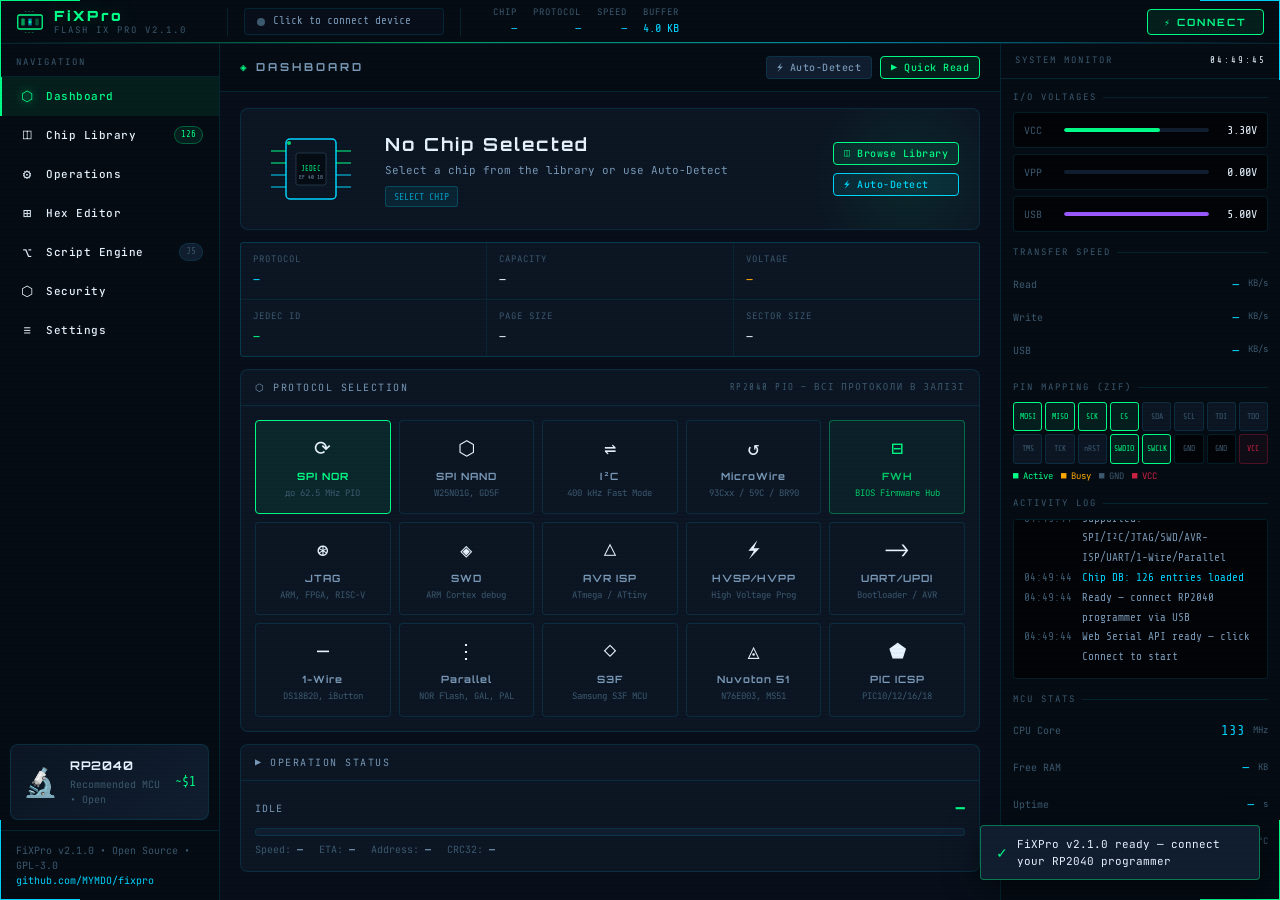
==== commit f0265dea: "fix: update footer links and license to GPL-3.0" ====
--- a/docs/index.html
+++ b/docs/index.html
@@ -1090,8 +1090,8 @@
     </div>
 
     <div class="sidebar-footer">
-      FiXPro v2.1.0 • Open Source • MIT<br>
-      <a href="#">github.com/fixpro</a>
+      FiXPro v2.1.0 • Open Source • GPL-3.0<br>
+      <a href="https://github.com/MYMDO/fixpro" target="_blank">github.com/MYMDO/fixpro</a>
     </div>
   </nav>
 
@@ -2100,7 +2100,7 @@
 <script>
 // ═══════════════════════════════════════════════════════════════
 // FiXPro — Flash iX Pro v2.1.0
-// (c) Open Source — MIT License
+// (c) Open Source — GPL-3.0 License
 // MCU: RP2040 (Recommended) — PIO-based universal programmer
 // ═══════════════════════════════════════════════════════════════
 
